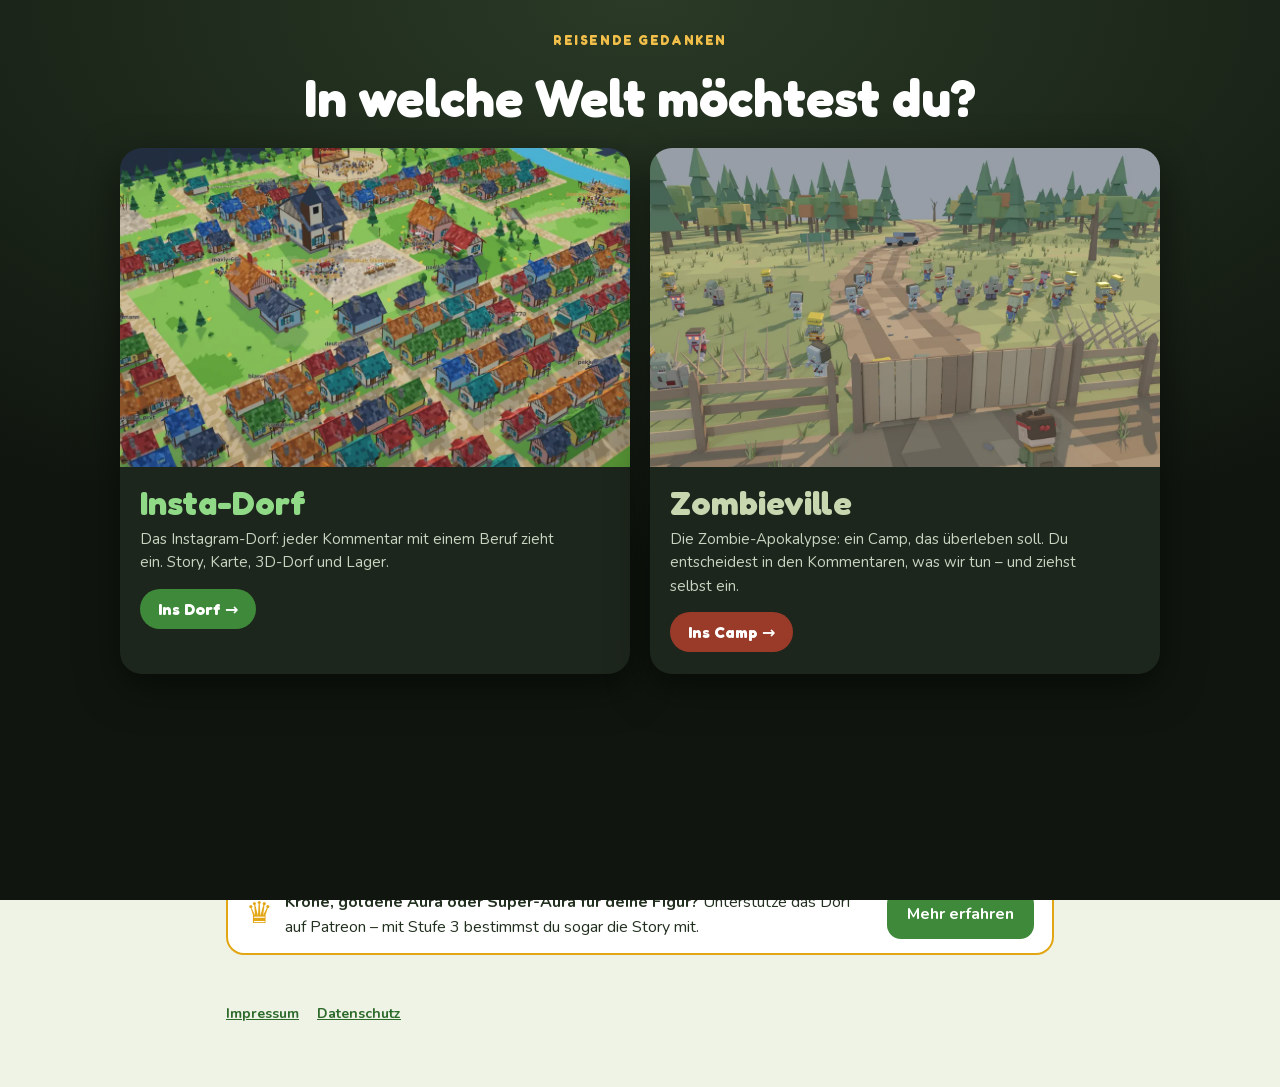
==== index.html @ b9be073d "Dorf-Webseite aktualisiert" ====
<!doctype html>
<html lang="de">
<head>
<meta charset="utf-8">
<meta name="viewport" content="width=device-width,initial-scale=1,viewport-fit=cover">
<title>Insta-Dorf</title>
</head>
<body>

<meta name="claude:viewport-fit-sides" content="cover">
<meta name="description" content="Das Instagram-Dorf: die Geschichte jedes Tages, die Karte, das 3D-Dorf und das Lager.">
<link rel="stylesheet" href="schrift/schriften.css">
<link rel="stylesheet" href="style.css?v=12c9d6ca">

<section class="welten" id="welten" aria-labelledby="welten-titel" hidden>
  <div class="welten-innen">
    <p class="welten-kicker">Reisende Gedanken</p>
    <h1 id="welten-titel">In welche Welt möchtest du?</h1>
    <div class="welten-wahl">
      <button type="button" class="welt welt-dorf" id="welt-dorf" data-umami-event="Welt" data-umami-event-welt="Insta-Dorf">
        <span class="welt-bild" aria-hidden="true"></span>
        <span class="welt-text">
          <span class="welt-logo">Insta-Dorf</span>
          <span class="welt-unter">Das Instagram-Dorf: jeder Kommentar mit einem Beruf zieht ein. Story, Karte, 3D-Dorf und Lager.</span>
          <span class="welt-los">Ins Dorf →</span>
        </span>
      </button>
      <button type="button" class="welt welt-zombie" id="welt-zombie" data-umami-event="Welt" data-umami-event-welt="Zombieville">
        <span class="welt-bild" aria-hidden="true"></span>
        <span class="welt-text">
          <span class="welt-logo">Zombieville</span>
          <span class="welt-unter">Die Zombie-Apokalypse: ein Camp, das überleben soll. Du entscheidest in den Kommentaren, was wir tun – und ziehst selbst ein.</span>
          <span class="welt-los welt-los-zombie">Ins Camp →</span>
        </span>
      </button>
    </div>
  </div>
</section>

<nav class="weltleiste" aria-label="Welt wechseln">
  <div class="huelle weltleiste-innen">
    <span class="weltleiste-titel">Welt:</span>
    <button type="button" class="weltknopf aktiv" id="welt-wechseln-dorf" aria-current="true">🏡 Insta-Dorf</button>
    <button type="button" class="weltknopf" id="welt-wechseln-zombie">🧟 Zombieville</button>
    <button type="button" class="weltknopf weltknopf-alle" id="welten-zurueck">Alle Welten</button>
  </div>
</nav>

<div class="zv" id="zombieville" hidden>
  <header class="kopf zv-kopf">
    <div class="kopf-bild zv-kopf-bild" aria-hidden="true"></div>
    <div class="huelle kopf-innen">
      <p class="kicker">Die Zombie-Apokalypse</p>
      <h1>Zombieville</h1>
      <p class="unter">Ein Camp, das die Zombie-Apokalypse überleben soll. Ihr entscheidet in den Kommentaren, was wir tun – und wer kommentiert, zieht ins Camp ein.</p>
      <a class="patreon-knopf" href="https://www.patreon.com/ReisendeGedanken" target="_blank" rel="noopener" data-umami-event="Patreon" data-umami-event-ort="zombieville-oben">Unterstütze Zombieville auf Patreon</a>
      <dl class="zahlen">
        <div><dt>Tag</dt><dd id="zv-tag">0</dd></div>
        <div><dt>Überlebende</dt><dd id="zv-ueberlebende">0</dd></div>
        <div><dt id="zv-einzug-titel">Ziehen an Tag 1 ein</dt><dd id="zv-einzug">…</dd></div>
      </dl>
    </div>
  </header>
  <nav class="zv-leiste" aria-label="Bereiche in Zombieville">
    <div class="huelle reiter" role="tablist">
      <button type="button" role="tab" class="reiter-knopf" id="zv-tab-uebersicht" data-zvtab="uebersicht" aria-controls="zv-panel-uebersicht" aria-selected="true" data-umami-event="Zombieville Reiter" data-umami-event-reiter="Übersicht">Übersicht</button>
      <button type="button" role="tab" class="reiter-knopf" id="zv-tab-story" data-zvtab="story" aria-controls="zv-panel-story" aria-selected="false" data-umami-event="Zombieville Reiter" data-umami-event-reiter="Story">Story</button>
      <button type="button" role="tab" class="reiter-knopf" id="zv-tab-farm" data-zvtab="farm" aria-controls="zv-panel-farm" aria-selected="false" data-umami-event="Zombieville Reiter" data-umami-event-reiter="Farm">Farm</button>
      <button type="button" role="tab" class="reiter-knopf" id="zv-tab-lager" data-zvtab="lager" aria-controls="zv-panel-lager" aria-selected="false" data-umami-event="Zombieville Reiter" data-umami-event-reiter="Lager">Lager</button>
      <!-- Crafting tab hidden (Thomas 28.10.2026: comes into the game later); panel + code stay, put this button back to show it again
      <button type="button" role="tab" class="reiter-knopf" id="zv-tab-crafting" data-zvtab="crafting" aria-controls="zv-panel-crafting" aria-selected="false" data-umami-event="Zombieville Reiter" data-umami-event-reiter="Crafting">Crafting</button>
      -->
      <button type="button" class="reiter-knopf zv-bald" id="zv-tab-spielen" aria-disabled="true" aria-describedby="zv-spielen-hinweis" data-umami-event="Zombieville Reiter" data-umami-event-reiter="Spielen (bald)">Spielen <span class="zv-bald-marke">Coming Soon</span></button>
    </div>
    <p class="huelle zv-spielen-hinweis" id="zv-spielen-hinweis" role="status" hidden>Bald kannst du hier selbst im Camp spielen.</p>
  </nav>
  <main class="huelle zv-main">
    <div class="zv-panel" id="zv-panel-uebersicht" role="tabpanel" aria-labelledby="zv-tab-uebersicht">
    <!-- no Instagram video embeds/links any more (Thomas 28.10.2026: they only pull the view numbers down); the newest story day instead -->
    <section class="zv-block zv-neu" id="zv-neu" aria-labelledby="zv-neu-titel" hidden>
      <button type="button" class="zv-neu-bild" id="zv-neu-bild" data-zvgehe="story" aria-label="Zur Story"></button>
      <div class="zv-neu-text">
        <p class="etikett" id="zv-neu-etikett">Die Story</p>
        <h2 id="zv-neu-titel">Was bisher geschah</h2>
        <p id="zv-neu-anfang"></p>
        <button type="button" class="knopf zv-knopf" data-zvgehe="story">Ganze Story lesen</button>
      </div>
    </section>

    <!-- Zombieville browser game (zombieville/spiel/): link prepared, switched off until Thomas gives the OK (26.10.2026).
         To switch it on: remove these comment marks and set ZV_SPIEL_FREIGEGEBEN = True in bauen.py.
    <section class="zv-block zv-video" aria-labelledby="zv-spiel-titel">
      <a class="zv-video-bild" href="zombieville/spiel/" data-umami-event="Zombieville Spiel"><img src="bilder_zombie/plakat.webp" alt="Das Zombieville-Camp" width="540" height="960" loading="lazy"></a>
      <div class="zv-video-text">
        <p class="etikett">Im Browser spielen</p>
        <h2 id="zv-spiel-titel">Lauf selbst durchs Camp</h2>
        <p>Holz hacken, Pilze sammeln, an der Werkbank einen Bogen bauen und die Zombies draußen halten. Mit deinem Instagram-Namen bekommst du deine Figur aus dem Camp.</p>
        <a class="knopf zv-knopf" href="zombieville/spiel/" data-umami-event="Zombieville Spiel">Jetzt spielen</a>
      </div>
    </section>
    -->

    <section class="zv-block" aria-labelledby="zv-mitmachen-titel">
      <h2 id="zv-mitmachen-titel">So kommst du ins Camp</h2>
      <ol class="zv-schritte">
        <li><strong>Folge <a href="https://www.instagram.com/reisendegedanken/" target="_blank" rel="noopener">@reisendegedanken</a></strong> auf Instagram.</li>
        <li><strong>Kommentiere unter dem neuesten Video:</strong> Was sollen wir tun, um zu überleben? Mauern bauen, Fallen stellen, Felder anlegen, Waffen schmieden …</li>
        <li><strong>Schreib dazu, wie du hilfst:</strong> als Jäger, Ärztin, Wache am Tor, Mechaniker … egal was.</li>
      </ol>
      <p class="hinweis-klein">Wer kommentiert und dem Kanal folgt, zieht am nächsten Tag ins Camp ein. Die besten Ideen setzen wir um.</p>
    </section>

    <section class="zv-block" id="zv-ideen-block" aria-labelledby="zv-ideen-titel" hidden>
      <h2 id="zv-ideen-titel">Eure Ideen</h2>
      <ol class="zv-ideen" id="zv-ideen"></ol>
    </section>

    <section class="zv-block" id="zv-rollen-block" aria-labelledby="zv-rollen-titel" hidden>
      <h2 id="zv-rollen-titel">So wollt ihr helfen</h2>
      <ul class="zv-rollen" id="zv-rollen"></ul>
    </section>
    </div>

    <div class="zv-panel" id="zv-panel-story" role="tabpanel" aria-labelledby="zv-tab-story" hidden>
      <div class="tage zv-tage" id="zv-tage" role="group" aria-label="Tag auswählen"></div>
      <div id="zv-story-inhalt"><p class="hinweis-klein">Lade die Story …</p></div>
      <button type="button" class="knopf zv-knopf zv-komplett" id="zv-komplett" hidden>Ganze Geschichte lesen</button>
    </div>

    <div class="zv-panel" id="zv-panel-farm" role="tabpanel" aria-labelledby="zv-tab-farm" hidden>
      <section class="zv-block" aria-labelledby="zv-farm-titel">
        <h2 id="zv-farm-titel">Die Farm</h2>
        <p>Unser Camp: eine alte Farm mit Zaun und Scheunentor nach Süden – an der Straße entsteht gerade die neue Steinmauer. Drinnen Farmhaus, Lagerhaus, Schmiede, Sanitätszelt, Werkbank, Brunnen, Aufgabenbrett und viele Zelte, draußen Hügel, Wald und die Straße zur alten Tankstelle.</p>
        <div class="zv-farm" id="zv-farm">
          <p class="zv-farm-status" id="zv-farm-status">Lade die Farm …</p>
          <div class="zv-farm-knoepfe">
            <button type="button" class="zv-farm-knopf" id="zv-farm-namen" aria-pressed="true">Namen</button>
            <button type="button" class="zv-farm-knopf" id="zv-farm-zurueck">Zurück zur Mitte</button>
          </div>
        </div>
        <p class="hinweis-klein">Ziehen: drehen · Zwei Finger oder Mausrad: zoomen · Rechte Maustaste oder zwei Finger: verschieben</p>
      </section>
    </div>

    <div class="zv-panel" id="zv-panel-lager" role="tabpanel" aria-labelledby="zv-tab-lager" hidden>
      <section class="zv-block" aria-labelledby="zv-lager-titel">
        <p class="etikett" id="zv-lager-stand">Stand …</p>
        <h2 id="zv-lager-titel">Das haben wir auf Lager</h2>
        <ul class="zv-lager" id="zv-lager"></ul>
        <p class="zv-lager-regel" id="zv-lager-regel" hidden></p>
      </section>
    </div>

    <div class="zv-panel" id="zv-panel-crafting" role="tabpanel" aria-labelledby="zv-tab-crafting" hidden>
      <section class="zv-block" aria-labelledby="zv-crafting-titel">
        <p class="etikett" id="zv-crafting-stand">Rezepte</p>
        <h2 id="zv-crafting-titel">Was man im Camp herstellen kann</h2>
        <p>Manche Rezepte kennt jeder, andere sind geheim und müssen erst durch Ausprobieren entdeckt werden. Ein <strong>?</strong> ist noch nicht gefunden. Tippe auf ein gefundenes Rezept, um zu sehen, wie es geht.</p>
        <div id="zv-crafting"></div>
      </section>
    </div>

    <aside class="supporter-leiste zv-patreon">
      <span class="supporter-krone">♛</span>
      <p><strong>Krone und Aura im Spiel + Einblicke hinter die Kulissen?</strong> Zombieville läuft über dasselbe Patreon wie das Insta-Dorf.</p>
      <a class="knopf" href="https://www.patreon.com/ReisendeGedanken" target="_blank" rel="noopener" data-umami-event="Patreon" data-umami-event-ort="zombieville-leiste">Zu Patreon</a>
    </aside>
  </main>
</div>

<header class="kopf">
  <div class="kopf-bild" aria-hidden="true"></div>
  <div class="huelle kopf-innen">
    <p class="kicker" id="kicker">Das Instagram-Dorf</p>
    <h1>Insta-Dorf</h1>
    <p class="unter">Jeder Kommentar mit einem Beruf zieht ein. Hier steht, was im Dorf passiert, wie es aussieht und was im Lager liegt.</p>
    <a class="patreon-knopf" href="https://www.patreon.com/ReisendeGedanken" target="_blank" rel="noopener" data-umami-event="Patreon" data-umami-event-ort="oben">Unterstütze das Dorf auf Patreon</a>
    <dl class="zahlen">
      <div><dt>Einwohner</dt><dd id="z-einwohner">…</dd></div>
      <div><dt>Berufe</dt><dd id="z-berufe">…</dd></div>
      <div><dt>Ziehen bald ein</dt><dd id="z-warte">…</dd></div>
    </dl>
  </div>
</header>

<nav class="reiter-leiste" aria-label="Bereiche">
  <div class="huelle reiter" role="tablist">
    <button type="button" role="tab" class="reiter-knopf" id="tab-story" data-tab="story" aria-selected="true">Die Story</button>
    <button type="button" role="tab" class="reiter-knopf" id="tab-lager" data-tab="lager" aria-selected="false">Lager</button>
    <button type="button" role="tab" class="reiter-knopf" id="tab-wuensche" data-tab="wuensche" aria-selected="false">Eure Wünsche</button>
    <button type="button" role="tab" class="reiter-knopf" id="tab-karte" data-tab="karte" aria-selected="false">Karte</button>
    <button type="button" role="tab" class="reiter-knopf reiter-gold" id="tab-unterstuetzen" data-tab="unterstuetzen" aria-selected="false">♛ Unterstützen</button>
  </div>
</nav>

<main class="huelle">
  <section id="panel-story" class="panel" role="tabpanel" aria-labelledby="tab-story">
    <div class="tage" id="tage" role="group" aria-label="Tag auswählen"></div>
    <div id="story-inhalt"></div>
    <button type="button" class="knopf" id="komplett">Komplette Geschichte lesen</button>
  </section>

  <section id="panel-karte" class="panel" role="tabpanel" aria-labelledby="tab-karte" hidden>
    <p class="dorf-intro">Tippe auf ein Haus oder einen Ort: Du siehst, was dort steht, was dort passiert und wer dort wohnt und arbeitet. Ziehen zum Verschieben, Finger spreizen oder Mausrad zum Zoomen.</p>
    <div class="filter karte-modus" id="karte-modus" role="group" aria-label="Ansicht" hidden>
      <button type="button" class="chip aktiv" data-modus="2d">Karte von oben</button>
      <button type="button" class="chip" data-modus="3d">3D-Dorf</button>
    </div>
    <div class="dorf3d" id="dorf3d" hidden><p class="dorf3d-status" id="dorf3d-status">Lade das 3D-Dorf …</p><p class="dorf3d-hilfe">Ziehen: drehen · Zwei Finger: verschieben und zoomen · Tippen: wer wohnt hier</p></div>
    <div class="karte" id="karte">
      <div class="karte-innen" id="karte-innen"></div>
      <div class="karte-knoepfe">
        <button type="button" id="karte-plus" aria-label="Hineinzoomen">+</button>
        <button type="button" id="karte-minus" aria-label="Herauszoomen">−</button>
        <button type="button" id="karte-reset" aria-label="Ganze Karte zeigen">⤢</button>
      </div>
    </div>
  </section>

  <section id="panel-wuensche" class="panel" role="tabpanel" aria-labelledby="tab-wuensche" hidden>
    <div class="zv-block wunsch-block">
      <p class="etikett" id="wunsch-stand">Aus euren Kommentaren</p>
      <h2>Das wünscht ihr euch fürs Dorf</h2>
      <p>Zusammengefasst aus allen Kommentaren unter den Dorf-Videos. Die Zahl sagt, wie viele von euch sich das gewünscht haben.</p>
      <ol class="zv-ideen" id="wuensche"></ol>
      <p class="hinweis-klein">Was schon im Dorf steht, ist markiert. Schreib deinen Wunsch unter das neueste Video.</p>
    </div>
  </section>

  <section id="panel-lager" class="panel" role="tabpanel" aria-labelledby="tab-lager" hidden>
    <div id="lager-inhalt"></div>
  </section>
  <section id="panel-unterstuetzen" class="panel" role="tabpanel" aria-labelledby="tab-unterstuetzen" hidden>
    <div class="unterstuetzen-kopf">
      <h2>Werde Teil des Dorfes – mit Krone</h2>
      <p>Das Insta-Dorf entsteht jeden Tag neu aus euren Kommentaren. Wer das Projekt auf Patreon unterstützt, bekommt im Dorf etwas, das jeder im Video sieht.</p>
    </div>
    <div class="stufen">
      <article class="stufe">
        <img src="bilder_patreon/krone.webp" alt="Figur mit goldener Krone" width="900" height="725" loading="lazy">
        <div class="stufe-txt"><p class="etikett">Stufe 1</p><h3>Krone</h3><p class="preis">5 € im Monat</p>
          <ul><li>Eine goldene, glänzende Krone über deiner Figur im Dorf</li><li>Supporter-Abzeichen auf instadorf.de</li><li>Du unterstützt jeden neuen Tag im Dorf</li></ul></div>
      </article>
      <article class="stufe stufe-gold">
        <img src="bilder_patreon/gold.webp" alt="Figur mit Krone und goldener Aura" width="900" height="725" loading="lazy">
        <div class="stufe-txt"><p class="etikett">Stufe 2</p><h3>Goldene Aura</h3><p class="preis">10 € im Monat</p>
          <ul><li>Krone und eine lodernde goldene Aura</li><li>Du bist öfter im Video zu sehen</li><li>Goldener Rahmen auf instadorf.de</li></ul></div>
      </article>
      <article class="stufe stufe-super">
        <img src="bilder_patreon/super.webp" alt="Figur mit Krone und violetter Super-Aura" width="900" height="725" loading="lazy">
        <div class="stufe-txt"><p class="etikett">Stufe 3</p><h3>Super-Aura</h3><p class="preis">25 € im Monat</p>
          <ul><li>Krone und die violette Super-Aura mit Blitzen und Funkenregen</li><li><strong>Du bestimmst die Story mit:</strong> deine Ideen kommen ins Dorf</li><li>Am häufigsten im Video zu sehen</li></ul></div>
      </article>
    </div>
    <a class="patreon-knopf patreon-gross" href="https://www.patreon.com/ReisendeGedanken" target="_blank" rel="noopener" data-umami-event="Patreon" data-umami-event-ort="reiter">Jetzt auf Patreon unterstützen</a>
    <p class="hinweis-klein">So klappt die Zuordnung: Schreib nach dem Beitritt deinen Instagram-Namen unter den angepinnten Beitrag auf Patreon. Krone und Aura erscheinen dann am nächsten Tag im Dorf.</p>
  </section>
</main>

<div class="huelle">
  <aside class="supporter-leiste" id="supporter-leiste">
    <span class="supporter-krone">♛</span>
    <p><strong>Krone, goldene Aura oder Super-Aura für deine Figur?</strong> Unterstütze das Dorf auf Patreon – mit Stufe 3 bestimmst du sogar die Story mit.</p>
    <button type="button" class="knopf" data-tab="unterstuetzen">Mehr erfahren</button>
  </aside>
</div>

<div class="profil-hintergrund" id="pop-hg" hidden></div>
<aside class="pop" id="pop" hidden aria-modal="true" role="dialog" aria-label="Auf der Karte">
  <button type="button" class="zu" id="pop-zu" aria-label="Schließen">×</button>
  <div id="pop-inhalt"></div>
</aside>

<footer class="fuss huelle">
  <p class="fuss-links"><a href="impressum.html">Impressum</a><a href="datenschutz.html">Datenschutz</a></p>
</footer>

<script type="importmap">{ "imports": { "three": "./lib/three.module.min.js" } }</script>
<script defer src="https://cloud.umami.is/script.js" data-website-id="80cb14ef-1eda-40cc-8519-9f694c1fff23" data-domains="instadorf.de"></script>
<script src="app.js?v=3460a0ff"></script>

</body>
</html>
---- schrift/schriften.css ----
/* Fredoka + Nunito (SIL Open Font License), served from this site: no request to Google */
@font-face {
  font-family: 'Fredoka';
  font-style: normal;
  font-weight: 500;
  font-stretch: 100%;
  font-display: swap;
  src: url(fredoka-500-latin-ext.woff2) format('woff2');
  unicode-range: U+0100-02BA, U+02BD-02C5, U+02C7-02CC, U+02CE-02D7, U+02DD-02FF, U+0304, U+0308, U+0329, U+1D00-1DBF, U+1E00-1E9F, U+1EF2-1EFF, U+2020, U+20A0-20AB, U+20AD-20C4, U+2113, U+2C60-2C7F, U+A720-A7FF;
}
@font-face {
  font-family: 'Fredoka';
  font-style: normal;
  font-weight: 500;
  font-stretch: 100%;
  font-display: swap;
  src: url(fredoka-500-latin.woff2) format('woff2');
  unicode-range: U+0000-00FF, U+0131, U+0152-0153, U+02BB-02BC, U+02C6, U+02DA, U+02DC, U+0304, U+0308, U+0329, U+2000-206F, U+20AC, U+2122, U+2191, U+2193, U+2212, U+2215, U+FEFF, U+FFFD;
}
@font-face {
  font-family: 'Fredoka';
  font-style: normal;
  font-weight: 600;
  font-stretch: 100%;
  font-display: swap;
  src: url(fredoka-600-latin-ext.woff2) format('woff2');
  unicode-range: U+0100-02BA, U+02BD-02C5, U+02C7-02CC, U+02CE-02D7, U+02DD-02FF, U+0304, U+0308, U+0329, U+1D00-1DBF, U+1E00-1E9F, U+1EF2-1EFF, U+2020, U+20A0-20AB, U+20AD-20C4, U+2113, U+2C60-2C7F, U+A720-A7FF;
}
@font-face {
  font-family: 'Fredoka';
  font-style: normal;
  font-weight: 600;
  font-stretch: 100%;
  font-display: swap;
  src: url(fredoka-600-latin.woff2) format('woff2');
  unicode-range: U+0000-00FF, U+0131, U+0152-0153, U+02BB-02BC, U+02C6, U+02DA, U+02DC, U+0304, U+0308, U+0329, U+2000-206F, U+20AC, U+2122, U+2191, U+2193, U+2212, U+2215, U+FEFF, U+FFFD;
}
@font-face {
  font-family: 'Fredoka';
  font-style: normal;
  font-weight: 700;
  font-stretch: 100%;
  font-display: swap;
  src: url(fredoka-700-latin-ext.woff2) format('woff2');
  unicode-range: U+0100-02BA, U+02BD-02C5, U+02C7-02CC, U+02CE-02D7, U+02DD-02FF, U+0304, U+0308, U+0329, U+1D00-1DBF, U+1E00-1E9F, U+1EF2-1EFF, U+2020, U+20A0-20AB, U+20AD-20C4, U+2113, U+2C60-2C7F, U+A720-A7FF;
}
@font-face {
  font-family: 'Fredoka';
  font-style: normal;
  font-weight: 700;
  font-stretch: 100%;
  font-display: swap;
  src: url(fredoka-700-latin.woff2) format('woff2');
  unicode-range: U+0000-00FF, U+0131, U+0152-0153, U+02BB-02BC, U+02C6, U+02DA, U+02DC, U+0304, U+0308, U+0329, U+2000-206F, U+20AC, U+2122, U+2191, U+2193, U+2212, U+2215, U+FEFF, U+FFFD;
}
@font-face {
  font-family: 'Nunito';
  font-style: normal;
  font-weight: 400;
  font-display: swap;
  src: url(nunito-400-latin-ext.woff2) format('woff2');
  unicode-range: U+0100-02BA, U+02BD-02C5, U+02C7-02CC, U+02CE-02D7, U+02DD-02FF, U+0304, U+0308, U+0329, U+1D00-1DBF, U+1E00-1E9F, U+1EF2-1EFF, U+2020, U+20A0-20AB, U+20AD-20C4, U+2113, U+2C60-2C7F, U+A720-A7FF;
}
@font-face {
  font-family: 'Nunito';
  font-style: normal;
  font-weight: 400;
  font-display: swap;
  src: url(nunito-400-latin.woff2) format('woff2');
  unicode-range: U+0000-00FF, U+0131, U+0152-0153, U+02BB-02BC, U+02C6, U+02DA, U+02DC, U+0304, U+0308, U+0329, U+2000-206F, U+20AC, U+2122, U+2191, U+2193, U+2212, U+2215, U+FEFF, U+FFFD;
}
@font-face {
  font-family: 'Nunito';
  font-style: normal;
  font-weight: 600;
  font-display: swap;
  src: url(nunito-600-latin-ext.woff2) format('woff2');
  unicode-range: U+0100-02BA, U+02BD-02C5, U+02C7-02CC, U+02CE-02D7, U+02DD-02FF, U+0304, U+0308, U+0329, U+1D00-1DBF, U+1E00-1E9F, U+1EF2-1EFF, U+2020, U+20A0-20AB, U+20AD-20C4, U+2113, U+2C60-2C7F, U+A720-A7FF;
}
@font-face {
  font-family: 'Nunito';
  font-style: normal;
  font-weight: 600;
  font-display: swap;
  src: url(nunito-600-latin.woff2) format('woff2');
  unicode-range: U+0000-00FF, U+0131, U+0152-0153, U+02BB-02BC, U+02C6, U+02DA, U+02DC, U+0304, U+0308, U+0329, U+2000-206F, U+20AC, U+2122, U+2191, U+2193, U+2212, U+2215, U+FEFF, U+FFFD;
}
@font-face {
  font-family: 'Nunito';
  font-style: normal;
  font-weight: 700;
  font-display: swap;
  src: url(nunito-700-latin-ext.woff2) format('woff2');
  unicode-range: U+0100-02BA, U+02BD-02C5, U+02C7-02CC, U+02CE-02D7, U+02DD-02FF, U+0304, U+0308, U+0329, U+1D00-1DBF, U+1E00-1E9F, U+1EF2-1EFF, U+2020, U+20A0-20AB, U+20AD-20C4, U+2113, U+2C60-2C7F, U+A720-A7FF;
}
@font-face {
  font-family: 'Nunito';
  font-style: normal;
  font-weight: 700;
  font-display: swap;
  src: url(nunito-700-latin.woff2) format('woff2');
  unicode-range: U+0000-00FF, U+0131, U+0152-0153, U+02BB-02BC, U+02C6, U+02DA, U+02DC, U+0304, U+0308, U+0329, U+2000-206F, U+20AC, U+2122, U+2191, U+2193, U+2212, U+2215, U+FEFF, U+FFFD;
}
---- style.css ----
/* Layout: one column like a village notice board; the story first, then the list of names; a profile slides in over it.
   Colours from the game: meadow green, roof red, the gold of new villagers. */
:root {
  --bg: #eef3e6;
  --flaeche: #ffffff;
  --flaeche-2: #e2ead6;
  --text: #22301f;
  --leise: #5b6b55;
  --gruen: #3f8a3a;
  --gruen-tief: #2c6a2a;
  --gold: #e3a614;
  --gold-text: #8a5d00;
  --rot: #c8452f;
  --violett: #9b4fd6;
  --linie: #cfdac3;
  --schatten: 0 10px 30px rgba(34, 48, 31, .14);
  --display: "Fredoka", "Nunito", system-ui, sans-serif;
  --body: "Nunito", system-ui, -apple-system, "Segoe UI", sans-serif;
}
@media (prefers-color-scheme: dark) {
  :root:not([data-theme="light"]) {
    --bg: #141b14; --flaeche: #1d261c; --flaeche-2: #253024; --text: #e6eedf; --leise: #a3b29b;
    --gruen: #6cc163; --gruen-tief: #8fd987; --gold: #f2c04a; --gold-text: #f2c04a; --rot: #ef7a62; --linie: #33412f;
    --schatten: 0 10px 30px rgba(0, 0, 0, .45); color-scheme: dark;
  }
}
:root[data-theme="dark"] {
  --bg: #141b14; --flaeche: #1d261c; --flaeche-2: #253024; --text: #e6eedf; --leise: #a3b29b;
  --gruen: #6cc163; --gruen-tief: #8fd987; --gold: #f2c04a; --gold-text: #f2c04a; --rot: #ef7a62; --linie: #33412f;
  --schatten: 0 10px 30px rgba(0, 0, 0, .45); color-scheme: dark;
}
* { box-sizing: border-box; }
[hidden] { display: none !important; }
body { background: var(--bg); color: var(--text); font-family: var(--body); font-size: 16px; line-height: 1.55; }
.huelle { max-width: 860px; margin: 0 auto; padding-left: max(16px, env(safe-area-inset-left, 0px)); padding-right: max(16px, env(safe-area-inset-right, 0px)); }
.sr { position: absolute; width: 1px; height: 1px; overflow: hidden; clip: rect(0 0 0 0); }
h1, h2, h3 { font-family: var(--display); text-wrap: balance; margin: 0; line-height: 1.15; }

.kopf { position: relative; color: #fff; background: #2c4a26; overflow: hidden; }
.kopf-bild { position: absolute; inset: 0; background-image: url(daten/kopf.webp); background-size: cover; background-position: center 40%; }
.kopf-bild::after { content: ""; position: absolute; inset: 0; background: linear-gradient(180deg, rgba(14, 26, 12, .15) 0%, rgba(14, 26, 12, .35) 45%, rgba(14, 26, 12, .82) 100%); }
.kopf-innen { position: relative; padding-block: clamp(56px, 9vw, 96px) 22px; display: grid; gap: 10px; text-shadow: 0 2px 12px rgba(0, 0, 0, .45); }
.kicker { margin: 0; font-family: var(--display); font-weight: 600; letter-spacing: .08em; text-transform: uppercase; font-size: 13px; opacity: .85; }
.kopf h1 { font-size: clamp(48px, 11vw, 92px); font-weight: 700; letter-spacing: -.01em; line-height: .95; }
.unter { margin: 0; max-width: 60ch; opacity: .92; }
.zahlen { display: flex; flex-wrap: wrap; gap: 10px 28px; margin: 12px 0 0; }
.zahlen div { display: grid; }
.zahlen dt { font-size: 12px; letter-spacing: .06em; text-transform: uppercase; opacity: .8; }
.zahlen dd { margin: 0; font-family: var(--display); font-weight: 700; font-size: 30px; font-variant-numeric: tabular-nums; }

main { display: grid; gap: 28px; padding-block: 24px; }
.panel { display: grid; gap: 18px; }
.reiter-leiste { position: sticky; top: env(safe-area-inset-top, 0px); z-index: 6; background: var(--bg); border-bottom: 2px solid var(--linie); }
body::before { content: ""; position: fixed; inset: 0 0 auto; height: env(safe-area-inset-top, 0px); z-index: 10; background: var(--bg); }
.reiter { display: flex; flex-wrap: wrap; gap: 0 4px; }
@media (max-width: 640px) { .reiter { justify-content: center; } .reiter-knopf { font-size: 16px; padding: 10px 9px 8px; } }
.reiter-knopf { font: inherit; font-family: var(--display); font-weight: 600; font-size: 18px; color: var(--leise); background: none; border: 0; padding: 14px 14px 12px; border-bottom: 4px solid transparent; margin-bottom: -2px; cursor: pointer; white-space: nowrap; }
.reiter-knopf[aria-selected="true"] { color: var(--text); border-bottom-color: var(--gruen); }
.reiter-knopf:focus-visible { outline: 3px solid var(--gold); outline-offset: -3px; }
.tage { display: flex; flex-wrap: wrap; gap: 8px; }
.tag-knopf { font: inherit; font-family: var(--display); font-weight: 600; font-size: 16px; padding: 8px 16px; border-radius: 999px; border: 2px solid var(--linie); background: var(--flaeche); color: var(--text); cursor: pointer; }
.tag-knopf[aria-pressed="true"] { background: var(--gruen); border-color: var(--gruen); color: #fff; }
.tag-knopf:focus-visible, .knopf:focus-visible { outline: 3px solid var(--gold); outline-offset: 2px; }
.geschichte { background: var(--flaeche); border-radius: 20px; padding: 24px clamp(18px, 4vw, 34px); box-shadow: var(--schatten); display: grid; gap: 12px; }
.etikett { margin: 0; color: var(--gold-text); font-family: var(--display); font-weight: 600; letter-spacing: .06em; text-transform: uppercase; font-size: 13px; }
.geschichte h2 { font-size: clamp(24px, 4.6vw, 34px); }
.g-text { display: grid; gap: 14px; max-width: 66ch; }
.g-text p { margin: 0; }
.knopf { justify-self: start; font: inherit; font-weight: 700; font-size: 16px; padding: 12px 20px; border-radius: 14px; border: 0; background: var(--gruen); color: #fff; cursor: pointer; }
.knopf:hover { background: var(--gruen-tief); }
.komplett { display: grid; gap: 18px; }
.name-link { color: var(--gruen-tief); font-weight: 700; text-decoration: none; border-bottom: 2px solid color-mix(in srgb, var(--gruen) 35%, transparent); cursor: pointer; background: none; border-top: 0; border-left: 0; border-right: 0; padding: 0; font: inherit; }
.name-link:hover, .name-link:focus-visible { border-bottom-color: var(--gruen); outline: none; }

.lager-reicht { background: var(--flaeche); border-radius: 18px; padding: 18px 22px; display: grid; gap: 4px; }
.lager-reicht strong { font-family: var(--display); font-size: 22px; }
.lager-gruppe { display: grid; gap: 10px; }
.lager-gruppe h2 { font-size: 22px; }
.waren { list-style: none; margin: 0; padding: 0; display: grid; grid-template-columns: repeat(auto-fill, minmax(min(100%, 150px), 1fr)); gap: 8px; }
.ware { background: var(--flaeche); border-radius: 14px; padding: 12px 14px; display: grid; gap: 6px; }
.ware .wn { font-weight: 700; }
.ware .wm { font-family: var(--display); font-weight: 700; font-size: 26px; font-variant-numeric: tabular-nums; line-height: 1; }
.ware .balken { height: 6px; }
.hinweis-klein { color: var(--leise); font-size: 14px; margin: 0; }

.suchleiste { position: sticky; top: calc(env(safe-area-inset-top, 0px) + 54px); z-index: 5; background: var(--bg); padding-block: 10px; display: grid; gap: 10px; }
#suche { width: 100%; font: inherit; font-size: 17px; padding: 14px 16px; border-radius: 14px; border: 2px solid var(--linie); background: var(--flaeche); color: var(--text); }
#suche:focus { outline: none; border-color: var(--gruen); }
.filter { display: flex; flex-wrap: wrap; gap: 8px; }
.chip { font: inherit; font-weight: 700; font-size: 14px; padding: 6px 14px; border-radius: 999px; border: 2px solid var(--linie); background: var(--flaeche); color: var(--text); cursor: pointer; }
.chip.aktiv { background: var(--gruen); border-color: var(--gruen); color: #fff; }
.chip:focus-visible { outline: 3px solid var(--gold); outline-offset: 2px; }
.treffer { margin: 4px 0 10px; color: var(--leise); font-size: 14px; }
.liste { list-style: none; margin: 0; padding: 0; display: grid; grid-template-columns: repeat(auto-fill, minmax(min(100%, 240px), 1fr)); gap: 8px; }
.eintrag { width: 100%; text-align: left; font: inherit; color: var(--text); background: var(--flaeche); border: 2px solid transparent; border-radius: 14px; padding: 8px 12px 8px 8px; cursor: pointer; display: grid; grid-template-columns: 48px 1fr; align-items: center; gap: 2px 12px; min-width: 0; }
.eintrag .txt { display: grid; min-width: 0; }
.avatar { width: 48px; height: 48px; border-radius: 50%; background: var(--flaeche-2); overflow: hidden; display: block; position: relative; }
.avatar { background-repeat: no-repeat; }
.eintrag.sup .avatar { box-shadow: 0 0 0 3px var(--gold); }
.eintrag.sup3 .avatar { box-shadow: 0 0 0 3px var(--violett); }
.marke.sup { background: var(--gold); color: #3a2a00; }
.marke.sup3 { background: var(--violett); color: #fff; }
.p-bild { width: 160px; height: 160px; border-radius: 24px; background-color: var(--flaeche-2); background-repeat: no-repeat; margin-bottom: 14px; }
.p-bild.sup { box-shadow: 0 0 0 4px var(--gold); }
.p-bild.sup3 { box-shadow: 0 0 0 4px var(--violett); }
.sup-zeile { display: inline-flex; gap: 6px; align-items: center; font-weight: 700; color: var(--gold-text); }
.eintrag:hover, .eintrag:focus-visible { border-color: var(--gruen); outline: none; }
.eintrag .n { font-weight: 700; overflow-wrap: anywhere; }
.eintrag .b { color: var(--leise); font-size: 14px; }
.eintrag.neu .n { color: var(--gold-text); }
.eintrag.warte { background: var(--flaeche-2); }
.marke { display: inline-block; font-size: 11px; font-weight: 700; letter-spacing: .04em; text-transform: uppercase; padding: 1px 7px; border-radius: 999px; margin-left: 6px; vertical-align: 2px; }
.marke.neu { background: var(--gold); color: #3a2a00; }
.marke.warte { background: var(--linie); color: var(--text); }
.marke.tot { background: var(--rot); color: #fff; }
.krone { color: var(--gold); margin-right: 4px; }
.mehr { margin-top: 12px; }

.profil-hintergrund { position: fixed; inset: 0; background: rgba(10, 16, 10, .45); z-index: 20; }
.profil { position: fixed; z-index: 21; top: 0; right: 0; bottom: 0; width: min(520px, 100%); background: var(--bg); box-shadow: var(--schatten); overflow-y: auto;
  padding: calc(20px + env(safe-area-inset-top, 0px)) max(20px, env(safe-area-inset-right, 0px)) calc(28px + env(safe-area-inset-bottom, 0px)) 20px; }
@media (prefers-reduced-motion: no-preference) { .profil:not([hidden]) { animation: rein .22s ease-out; } @keyframes rein { from { transform: translateX(30px); opacity: .4; } } }
.zu { position: sticky; top: 0; float: right; width: 40px; height: 40px; border-radius: 50%; border: 0; background: var(--flaeche); color: var(--text); font-size: 26px; line-height: 1; cursor: pointer; box-shadow: var(--schatten); }
.zu:focus-visible { outline: 3px solid var(--gold); }
.p-kopf { display: grid; gap: 4px; padding-right: 48px; }
.p-kopf h2 { font-size: 30px; overflow-wrap: anywhere; }
.p-kopf .beruf { font-family: var(--display); font-weight: 600; font-size: 19px; color: var(--gruen-tief); }
.p-kopf .ort { color: var(--leise); font-size: 14px; }
.zitat { margin: 16px 0 0; padding: 12px 16px; background: var(--flaeche); border-radius: 14px; font-style: italic; color: var(--leise); overflow-wrap: anywhere; }
.zitat::before { content: "Dein Kommentar: "; font-style: normal; font-weight: 700; color: var(--text); }
.block { margin-top: 22px; display: grid; gap: 10px; }
.block h3 { font-size: 18px; }
.laune { font-weight: 700; }
.werte { display: grid; gap: 8px; }
.wert { display: grid; grid-template-columns: 96px 1fr 40px; align-items: center; gap: 10px; font-size: 14px; }
.balken { height: 10px; border-radius: 99px; background: var(--flaeche-2); overflow: hidden; }
.balken i { display: block; height: 100%; border-radius: 99px; background: var(--gruen); }
.balken i.mittel { background: var(--gold); }
.balken i.niedrig { background: var(--rot); }
.wert .zahl { text-align: right; font-variant-numeric: tabular-nums; color: var(--leise); }
.freunde { display: flex; flex-wrap: wrap; gap: 8px; }
.freund { font: inherit; font-size: 14px; padding: 6px 12px; border-radius: 999px; border: 2px solid var(--linie); background: var(--flaeche); color: var(--text); cursor: pointer; }
.freund small { color: var(--leise); margin-left: 4px; }
.freund:hover, .freund:focus-visible { border-color: var(--gruen); outline: none; }
.zeitleiste { list-style: none; margin: 0; padding: 0; display: grid; gap: 0; }
.zeitleiste li { display: grid; grid-template-columns: 54px 1fr; gap: 12px; padding: 9px 0; border-bottom: 1px dashed var(--linie); }
.zeitleiste li:last-child { border-bottom: 0; }
.zeitleiste time { font-family: var(--display); font-weight: 600; color: var(--leise); font-variant-numeric: tabular-nums; }
.zeitleiste .gefahr time { color: var(--rot); }
.zeitleiste .neu time, .zeitleiste .freund-z time { color: var(--gold-text); }
.zeitleiste p { margin: 0; min-width: 0; overflow-wrap: anywhere; }
.hinweis { color: var(--leise); }
.fuss { padding-block: 10px 40px; color: var(--leise); font-size: 14px; }
#lager-inhalt { display: grid; gap: 24px; }

.bild { margin: 4px 0; display: grid; gap: 6px; }
.bild img { width: 100%; height: auto; aspect-ratio: 4 / 3; object-fit: cover; border-radius: 14px; background: var(--flaeche-2); }
.bild figcaption { color: var(--leise); font-size: 14px; }
.dorf-intro { margin: 0; color: var(--leise); }
.gebaeude { display: grid; grid-template-columns: repeat(auto-fill, minmax(min(100%, 340px), 1fr)); gap: 16px; }
.haus { background: var(--flaeche); border-radius: 18px; overflow: hidden; display: grid; grid-template-rows: auto 1fr; box-shadow: var(--schatten); }
.haus img { width: 100%; height: auto; aspect-ratio: 16 / 10; object-fit: cover; display: block; background: var(--flaeche-2); }
.haus .htxt { padding: 14px 18px 18px; display: grid; gap: 6px; align-content: start; }
.haus h3 { font-size: 20px; display: flex; flex-wrap: wrap; gap: 8px; align-items: center; }
.haus p { margin: 0; }
.haus .seit { color: var(--leise); font-size: 13px; }
.patreon-knopf { justify-self: start; display: inline-flex; align-items: center; gap: 8px; margin-top: 6px; padding: 10px 18px; border-radius: 999px; background: var(--gold); color: #3a2a00; font-weight: 700; text-decoration: none; text-shadow: none; box-shadow: 0 4px 14px rgba(0, 0, 0, .25); }
.patreon-knopf::before { content: "♛"; }
.patreon-knopf:hover, .patreon-knopf:focus-visible { background: #f4c542; outline: none; }
.fuss a { color: var(--gruen-tief); font-weight: 700; }
.rechtliches { padding-block: 32px 60px; display: grid; gap: 10px; max-width: 760px; }
.rechtliches h1 { font-size: 36px; }
.rechtliches h2 { font-size: 20px; margin-top: 14px; }
.rechtliches p { margin: 0; overflow-wrap: anywhere; }
.rechtliches a, .fuss-links a { color: var(--gruen-tief); font-weight: 700; }
.fuss-links { display: flex; gap: 18px; flex-wrap: wrap; }
.ware { grid-template-columns: 56px 1fr; grid-template-areas: "i n" "i m" "b b"; align-items: center; column-gap: 12px; }
.ware .wi { grid-area: i; width: 56px; height: 56px; object-fit: contain; }
.ware .wn { grid-area: n; }
.ware .wm { grid-area: m; }
.ware .balken { grid-area: b; }
.wi-leer { display: grid; place-items: center; border-radius: 50%; background: var(--flaeche-2); font-family: var(--display); font-weight: 700; font-size: 24px; color: var(--leise); }
.wi-klein { width: 22px; height: 22px; vertical-align: -5px; margin-right: 4px; object-fit: contain; }

.karte { position: relative; height: min(72vh, 680px); border-radius: 18px; overflow: hidden; background: #1b2a3a; touch-action: none; cursor: grab; user-select: none; -webkit-user-select: none; }
.karte.zieht { cursor: grabbing; }
.karte-innen { position: absolute; left: 0; top: 0; transform-origin: 0 0; }
.karte-innen img { display: block; width: 100%; height: 100%; max-width: none; pointer-events: none; }
.karte-punkt { position: absolute; transform: translate(-50%, -50%); border: 0; padding: 0; background: transparent; border-radius: 30%; cursor: pointer; }
.karte-punkt:hover, .karte-punkt:focus-visible, .karte-punkt.aktiv { outline: 3px solid var(--gold); outline-offset: 1px; background: rgba(255, 210, 80, .18); }
.karte-punkt.ort { border-radius: 50%; }
.karte-knoepfe { position: absolute; right: 12px; top: 12px; display: grid; gap: 6px; }
.karte-knoepfe button { width: 40px; height: 40px; border-radius: 12px; border: 0; background: var(--flaeche); color: var(--text); font-size: 22px; font-weight: 700; cursor: pointer; box-shadow: var(--schatten); }
.karte-info { background: var(--flaeche); border-radius: 18px; padding: 16px 18px; display: grid; gap: 10px; box-shadow: var(--schatten); }
.karte-info h3 { font-size: 20px; }
.karte-info p { margin: 0; }
.karte-leute { display: flex; flex-wrap: wrap; gap: 8px; }
.karte-leute .eintrag { width: auto; }
.karte-name { background: var(--flaeche-2); border-radius: 999px; padding: 4px 12px; font-weight: 700; font-size: 14px; overflow-wrap: anywhere; }   /* names at a map place: plain text, no profile (28.10.2026) */

.reiter-gold { color: var(--gold-text); }
.unterstuetzen-kopf { display: grid; gap: 8px; }
.unterstuetzen-kopf h2 { font-size: clamp(26px, 5vw, 36px); }
.unterstuetzen-kopf p { margin: 0; max-width: 62ch; }
.stufen { display: grid; grid-template-columns: repeat(auto-fit, minmax(min(100%, 250px), 1fr)); gap: 16px; }
.stufe { background: var(--flaeche); border-radius: 20px; overflow: hidden; box-shadow: var(--schatten); display: grid; grid-template-rows: auto 1fr; border: 3px solid transparent; }
.stufe img { width: 100%; height: auto; aspect-ratio: 900 / 725; object-fit: cover; display: block; }
.stufe-txt { padding: 16px 18px 20px; display: grid; gap: 6px; align-content: start; }
.stufe h3 { font-size: 26px; }
.stufe .preis { margin: 0; font-family: var(--display); font-weight: 700; font-size: 20px; color: var(--gruen-tief); }
.stufe ul { margin: 6px 0 0; padding-left: 20px; display: grid; gap: 6px; }
.stufe-gold { border-color: var(--gold); }
.stufe-super { border-color: var(--violett); }
.stufe-super .etikett { color: var(--violett); }
.patreon-gross { font-size: 20px; padding: 14px 24px; }
.supporter-leiste { margin-block: 8px 24px; background: var(--flaeche); border: 2px solid var(--gold); border-radius: 18px; padding: 14px 18px; display: flex; flex-wrap: wrap; gap: 12px; align-items: center; }
.supporter-leiste p { margin: 0; flex: 1 1 260px; }
.supporter-krone { font-size: 30px; color: var(--gold); }

/* the map: what lives and works there in a small window over the map (Thomas 24.10.2026, also for phones) */
.pop { position: fixed; z-index: 21; left: 50%; top: 50%; transform: translate(-50%, -50%); width: min(460px, calc(100% - 32px)); max-height: min(78vh, 640px); overflow-y: auto;
  background: var(--bg); border-radius: 20px; box-shadow: var(--schatten); padding: 20px 18px 18px; display: grid; gap: 10px; }
.pop h3 { font-size: 21px; padding-right: 44px; overflow-wrap: anywhere; }
.pop p { margin: 0; }
.pop .zu { position: absolute; top: 10px; right: 10px; }
@media (prefers-reduced-motion: no-preference) { .pop:not([hidden]) { animation: auf .18s ease-out; } @keyframes auf { from { opacity: .3; transform: translate(-50%, -46%); } } }
.gruppe { background: var(--flaeche); border-radius: 16px; margin-bottom: 10px; }
.gruppe > summary { cursor: pointer; list-style: none; padding: 14px 18px; font-family: var(--display); font-weight: 600; font-size: 20px; display: flex; justify-content: space-between; gap: 12px; }
.gruppe > summary::-webkit-details-marker { display: none; }
.gruppe > summary::after { content: "+"; color: var(--leise); }
.gruppe[open] > summary::after { content: "−"; }
.gruppe > summary small { color: var(--leise); font-family: var(--body); font-weight: 600; font-size: 15px; margin-left: auto; }
.gruppe-innen { padding: 0 12px 14px; display: grid; gap: 14px; }
.gruppe-innen h4 { margin: 0 0 6px 6px; font-size: 16px; color: var(--gruen-tief); }
.gruppe-innen .liste { margin: 0; }
.gruppe .eintrag { background: var(--bg); }
.pop-gruppe { margin: 6px 0 0; font-size: 16px; color: var(--gruen-tief); }
/* names on the important places of the map (constant size on screen, see kZeigen) */
.karte-schild { position: absolute; transform: translate(-50%, -50%) scale(var(--ks, 1)); transform-origin: 50% 50%; pointer-events: none; white-space: nowrap;
  font-family: var(--display); font-weight: 600; font-size: 13px; line-height: 1; color: #23301f; background: rgba(255, 252, 240, .92);
  padding: 4px 8px; border-radius: 999px; box-shadow: 0 1px 4px rgba(0, 0, 0, .3); }
.karte-schild.klein { display: none; font-size: 11px; }
.karte.nah .karte-schild.klein { display: block; }
@media (max-width: 640px) { .karte-schild { font-size: 10px; padding: 3px 6px; } .karte-schild.klein { font-size: 9px; } }
/* the 3D village */
.karte-modus { margin-bottom: 10px; }
.dorf3d { position: relative; height: min(72vh, 680px); border-radius: 18px; overflow: hidden; background: #bfe3f2; touch-action: none; }
.dorf3d canvas { display: block; width: 100%; height: 100%; }
.dorf3d-status { position: absolute; inset: 0; display: grid; place-items: center; margin: 0; padding: 20px; text-align: center; color: #23301f; font-weight: 700; }
.dorf3d-hilfe { position: absolute; left: 50%; bottom: 10px; transform: translateX(-50%); margin: 0; padding: 5px 12px; border-radius: 999px; background: rgba(255, 252, 240, .9); color: #23301f; font-size: 12px; font-weight: 700; white-space: nowrap; pointer-events: none; max-width: calc(100% - 20px); overflow: hidden; text-overflow: ellipsis; }

/* the day replay in the 3D village (verlauf_export.py) */
.verlauf { position: absolute; left: 10px; right: 10px; top: 10px; display: flex; align-items: center; gap: 8px; padding: 6px 10px; border-radius: 999px; background: rgba(255, 252, 240, .94); box-shadow: 0 2px 8px rgba(0, 0, 0, .2); }
.verlauf button { border: 0; border-radius: 50%; width: 34px; height: 34px; background: #3f8a3a; color: #fff; font-size: 14px; cursor: pointer; flex: none; }
.verlauf input { flex: 1; min-width: 0; accent-color: #3f8a3a; }
.verlauf-uhr { font-weight: 800; color: #23301f; font-variant-numeric: tabular-nums; flex: none; }
.verlauf-info { position: absolute; left: 50%; bottom: 44px; transform: translateX(-50%); max-width: calc(100% - 20px); padding: 7px 14px; border-radius: 14px; background: #fff; color: #23301f; font-weight: 700; font-size: 14px; box-shadow: 0 2px 10px rgba(0, 0, 0, .25); text-align: center; }
/* name tags over the walking figures (like the walkable test page) */
.verlauf-namen { position: absolute; inset: 0; pointer-events: none; overflow: hidden; }
.verlauf-name { position: absolute; left: 0; top: 0; white-space: nowrap; font-weight: 700; font-size: 11px; color: #1f2a1b; background: #fff; padding: 2px 8px; border-radius: 9px; box-shadow: 0 1px 5px rgba(0, 0, 0, .22); will-change: transform; }
.verlauf-name::after { content: ""; position: absolute; left: 50%; bottom: -4px; margin-left: -4px; border: 4px solid transparent; border-bottom: 0; border-top-color: #fff; }
.verlauf-name.ich { box-shadow: 0 0 0 2px #e7b64a, 0 1px 5px rgba(0, 0, 0, .22); }
/* the day's events in the replay: ticker, list, day selector */
.verlauf select { flex: none; border: 1px solid rgba(35, 48, 31, .2); border-radius: 999px; padding: 4px 8px; font: inherit; font-weight: 700; color: #23301f; background: #fff; }
.verlauf-ereignisse-knopf { width: auto !important; border-radius: 999px !important; padding: 0 12px; font-weight: 800; font-size: 13px !important; }
.verlauf-ticker { position: absolute; left: 50%; top: 58px; transform: translateX(-50%); display: grid; gap: 6px; width: min(460px, calc(100% - 20px)); pointer-events: none; }
.verlauf-toast { background: rgba(255, 252, 240, .97); color: #23301f; border-radius: 12px; padding: 7px 12px; font-weight: 700; font-size: 13px; box-shadow: 0 2px 10px rgba(0, 0, 0, .22); animation: toastEin .25s ease-out; }
.verlauf-toast.kopf { background: #e7b64a; }
@keyframes toastEin { from { opacity: 0; transform: translateY(-8px); } to { opacity: 1; transform: none; } }
.verlauf-liste { position: absolute; right: 10px; top: 58px; bottom: 50px; width: min(360px, calc(100% - 20px)); overflow-y: auto; background: rgba(255, 252, 240, .97); border-radius: 14px; padding: 8px; display: grid; align-content: start; gap: 4px; box-shadow: 0 4px 16px rgba(0, 0, 0, .25); }
.verlauf-liste button { text-align: left; border: 0; background: #fff; border-radius: 10px; padding: 7px 10px; font: inherit; font-size: 13px; color: #23301f; cursor: pointer; }
.verlauf-liste button.kopf { background: #f6e3b2; font-weight: 700; }
.verlauf-liste p { margin: 6px; color: #5d6b55; }

/* extra profile attributes (25.10.2026) */
.p-mehr { display: grid; grid-template-columns: repeat(auto-fit, minmax(150px, 1fr)); gap: 8px; margin: 12px 0 0; }
.p-mehr div { background: rgba(127, 127, 127, .08); border-radius: 12px; padding: 8px 12px; }
.p-mehr dt { font-size: 12px; opacity: .7; margin: 0; }
.p-mehr dd { margin: 2px 0 0; font-weight: 600; }

/* World chooser on entry (Thomas 26.10.2026): Insta-Dorf left, Zombieville (coming soon) right */
.welten { position: fixed; inset: 0; z-index: 100; overflow-y: auto; background: radial-gradient(120% 90% at 50% 0%, #2a3a26 0%, #10160f 70%);
  padding-inline: max(16px, env(safe-area-inset-left, 0px)) max(16px, env(safe-area-inset-right, 0px)); padding-block: calc(env(safe-area-inset-top, 0px) + 32px) 32px; }
.welten-innen { max-width: 1040px; margin: 0 auto; display: grid; gap: 20px; }
.welten-kicker { margin: 0; color: #f2c04a; font: 700 13px var(--display); letter-spacing: .12em; text-transform: uppercase; text-align: center; }
.welten h1 { color: #fff; text-align: center; font-size: clamp(30px, 6vw, 52px); }
.welten-wahl { display: grid; grid-template-columns: 1fr 1fr; gap: 20px; }
@media (max-width: 720px) { .welten-wahl { grid-template-columns: 1fr; } }
.welt { position: relative; display: grid; grid-template-rows: auto 1fr; border: 0; padding: 0; border-radius: 22px; overflow: hidden; text-align: left;
  font: inherit; color: #fff; background: #1d261c; box-shadow: 0 14px 40px rgba(0, 0, 0, .5); min-height: 360px; }
.welt-dorf, .welt-zombie { cursor: pointer; outline: 3px solid transparent; transition: transform .15s, outline-color .15s; }
.welt-dorf:hover, .welt-dorf:focus-visible, .welt-zombie:hover, .welt-zombie:focus-visible { transform: translateY(-3px); outline-color: #f2c04a; }
.welt-bild { display: block; aspect-ratio: 16 / 10; background: center / cover no-repeat; }
.welt-dorf .welt-bild { background-image: url("daten/kopf.webp"); }
.welt-zombie .welt-bild { background-image: url("bilder_zombie/plakat.webp"); }
.zombie-mond { position: absolute; right: 16%; top: 16%; width: 22%; aspect-ratio: 1; border-radius: 50%; background: #e9e4c8; box-shadow: 0 0 60px rgba(233, 228, 200, .45); }
.zombie-hand { position: absolute; left: 50%; bottom: 6%; transform: translateX(-50%); font-size: clamp(64px, 12vw, 110px); filter: drop-shadow(0 6px 10px rgba(0, 0, 0, .6)); }
.welt-text { display: grid; gap: 8px; padding: 18px 20px 22px; align-content: start; }
.welt-logo { font: 700 clamp(26px, 4vw, 34px)/1.05 var(--display); }
.welt-dorf .welt-logo { color: #8fd987; }
.welt-zombie .welt-logo { color: #c8d7b0; }
.welt-unter { color: #c9d4c2; font-size: 15px; max-width: 46ch; }
.welt-los { justify-self: start; margin-top: 6px; background: #3f8a3a; color: #fff; font: 700 16px var(--display); padding: 10px 18px; border-radius: 999px; }
.welt-bald { justify-self: start; margin-top: 6px; background: #3a2b2b; color: #ffb3a1; font: 700 15px var(--display); padding: 9px 16px; border-radius: 999px; letter-spacing: .04em; }

/* the world bar above the village header: always visible, switch worlds */
.weltleiste { background: #151d14; border-bottom: 1px solid rgba(255, 255, 255, .08); padding-top: env(safe-area-inset-top, 0px); }
.weltleiste-innen { display: flex; align-items: center; gap: 8px; padding-block: 8px; overflow-x: auto; }
.weltleiste-titel { color: #9fb397; font: 600 13px var(--display); margin-right: 2px; }
.weltknopf { flex: 0 0 auto; border: 1px solid rgba(255, 255, 255, .14); background: transparent; color: #e6eedf; border-radius: 999px; padding: 6px 14px;
  font: 600 14px var(--display); cursor: pointer; }
.weltknopf small { font-size: 11px; color: #ffb3a1; margin-left: 4px; }
.weltknopf.aktiv { background: #3f8a3a; border-color: #3f8a3a; color: #fff; cursor: default; }
.weltknopf:hover:not(.aktiv), .weltknopf:focus-visible { border-color: #f2c04a; outline: none; }
.weltknopf-alle { margin-left: auto; }
@media (max-width: 520px) { .weltleiste-titel { display: none; } .weltknopf { padding: 6px 11px; font-size: 13px; } }

/* Zombieville (Thomas 26.10.2026): its own world page in the same style; shown instead of the village while chosen */
html.welt-zv .kopf:not(.zv-kopf), html.welt-zv .reiter-leiste, html.welt-zv main:not(.zv-main), html.welt-zv #supporter-leiste { display: none; }
.welt-los-zombie { background: #9a3b2a; }
.weltknopf.aktiv.weltknopf-zv { background: #9a3b2a; border-color: #9a3b2a; }
.zv-kopf { background: #1e2a1c; }
.zv-kopf-bild { background-image: url("bilder_zombie/plakat.webp"); background-position: center 55%; }
.zv-kopf-bild::after { background: linear-gradient(180deg, rgba(12, 16, 12, .25) 0%, rgba(12, 16, 12, .5) 45%, rgba(10, 12, 10, .9) 100%); }
.zv-kopf h1 { color: #b9e07a; }
.zv-main { gap: 22px; }
.zv-block { background: var(--flaeche); border-radius: 20px; padding: 22px clamp(18px, 4vw, 30px); box-shadow: var(--schatten); display: grid; gap: 12px; }
.zv-block h2 { font-size: clamp(22px, 4.4vw, 30px); }
.zv-block h3 { font-size: 19px; margin-top: 8px; }
.zv-video { grid-template-columns: minmax(120px, 200px) 1fr; gap: 20px; align-items: center; }
@media (max-width: 520px) { .zv-video { grid-template-columns: 110px 1fr; gap: 14px; } .zv-video-text p:not(.etikett) { font-size: 15px; } }
.zv-video-bild { display: block; border-radius: 14px; overflow: hidden; box-shadow: 0 6px 18px rgba(0, 0, 0, .25); }
.zv-video-bild img { display: block; width: 100%; height: auto; }
.zv-video-text { display: grid; gap: 8px; }
.zv-video-text p { margin: 0; }
.zv-knopf { text-decoration: none; background: #9a3b2a; }
.zv-knopf:hover { background: #7d2f21; }
.zv-schritte { margin: 0; padding-left: 1.4em; display: grid; gap: 8px; }
.zv-schritte a { color: var(--gruen-tief); font-weight: 700; }
.zv-ideen { list-style: none; margin: 0; padding: 0; display: grid; gap: 8px; counter-reset: idee; }
.zv-ideen li { counter-increment: idee; display: grid; grid-template-columns: auto 1fr auto; gap: 12px; align-items: center; background: var(--flaeche-2); border-radius: 14px; padding: 12px 14px; }
.zv-ideen li::before { content: counter(idee); font: 700 22px var(--display); color: var(--rot); min-width: 1.2em; text-align: center; }
.zv-idee-text { font-weight: 700; }
.zv-anzahl { color: var(--leise); font-weight: 700; font-variant-numeric: tabular-nums; }
.zv-rollen { list-style: none; margin: 0; padding: 0; display: flex; flex-wrap: wrap; gap: 8px; }
.zv-rollen li { display: inline-flex; gap: 8px; border: 2px solid var(--linie); border-radius: 999px; padding: 4px 12px; font-weight: 700; font-size: 15px; }
.zv-patreon { margin-block: 0; }
.zv-patreon .knopf { text-decoration: none; background: var(--gold); color: #3a2a00; }

/* Zombieville tabs (Thomas 26.10.2026): Übersicht · Farm (3D map) · Lager */
.zv-leiste { position: sticky; top: env(safe-area-inset-top, 0px); z-index: 6; background: var(--bg); border-bottom: 2px solid var(--linie); }
.zv-leiste .reiter-knopf[aria-selected="true"] { border-bottom-color: #9a3b2a; }
.zv-panel { display: grid; gap: 22px; }
.zv-panel[hidden] { display: none; }
.zv-farm { position: relative; height: min(68vh, 600px); min-height: 340px; border-radius: 16px; overflow: hidden; background: #c3cfc9; touch-action: none; user-select: none; -webkit-user-select: none; }
.zv-farm canvas { display: block; width: 100%; height: 100%; cursor: grab; }
.zv-farm canvas:active { cursor: grabbing; }
.zv-farm-status { position: absolute; inset: 0; display: grid; place-items: center; margin: 0; padding: 20px; text-align: center; color: #2c3a28; font: 600 16px var(--display); }
.zv-farm-namen { position: absolute; inset: 0; pointer-events: none; overflow: hidden; }
.zv-farm-namen[hidden] { display: none; }
.zv-farm-name { position: absolute; left: 0; top: 0; padding: 3px 9px; border-radius: 999px; background: rgba(20, 26, 18, .78); color: #fff; font: 600 13px var(--display); white-space: nowrap; will-change: transform; }
.zv-farm-knoepfe { position: absolute; top: 10px; right: 10px; display: flex; gap: 6px; z-index: 2; }
.zv-farm-knopf { font: 600 13px var(--display); border: 0; border-radius: 999px; padding: 7px 12px; background: rgba(255, 255, 255, .9); color: #22301f; cursor: pointer; box-shadow: 0 2px 8px rgba(0, 0, 0, .18); }
.zv-farm-knopf[aria-pressed="false"] { background: rgba(255, 255, 255, .55); color: #5b6b55; }
.zv-farm-knopf:focus-visible { outline: 3px solid var(--gold); outline-offset: 1px; }
.zv-lager { list-style: none; margin: 0; padding: 0; display: grid; grid-template-columns: repeat(auto-fill, minmax(140px, 1fr)); gap: 10px; }
@media (max-width: 520px) { .zv-lager { grid-template-columns: repeat(2, 1fr); } }
.zv-ware { display: grid; grid-template-columns: 56px 1fr; grid-template-rows: auto auto; column-gap: 12px; align-items: center; background: var(--flaeche-2); border-radius: 16px; padding: 10px 12px; }
.zv-ware img, .zv-ware-ohne { grid-row: 1 / 3; width: 56px; height: 56px; object-fit: contain; display: grid; place-items: center; font-size: 34px; }
.zv-ware-zahl { font: 700 28px/1 var(--display); font-variant-numeric: tabular-nums; align-self: end; }
.zv-ware-name { font-weight: 700; color: var(--leise); align-self: start; }
.zv-ware-name small { display: block; font-weight: 600; font-size: 12px; }
.zv-ware-leer { opacity: .55; }
.zv-lager-regel { margin: 0; background: #f6e3d6; color: #4a2318; border-radius: 14px; padding: 12px 14px; }
@media (prefers-color-scheme: dark) { :root:not([data-theme="light"]) .zv-lager-regel { background: #3a221b; color: #f3d6c8; } }
:root[data-theme="dark"] .zv-lager-regel { background: #3a221b; color: #f3d6c8; }

/* Insta-Dorf: "Eure Wünsche" tab + place cards that have no spot on the map (Thomas 26.10.2026) */
.wunsch-block .zv-idee-text .marke { margin-left: 8px; vertical-align: 2px; }
.wunsch-block li.wunsch-da .zv-idee-text { color: var(--leise); }
.dorf-mehr { justify-self: start; }

/* Zombieville "Crafting" tab (Thomas 26.10.2026): sections of cards, "?" for recipes nobody has found yet */
.zv-ikone { display: inline-grid; place-items: center; flex: 0 0 auto; font-size: 30px; line-height: 1; }
.zv-ikone img { width: 100%; height: 100%; object-fit: contain; display: block; }
.zv-rubrik { display: grid; gap: 10px; margin-top: 8px; }
.zv-rubrik h3 { margin: 0; }
.zv-rubrik h3 small { color: var(--leise); font: 600 14px var(--body); margin-left: 6px; }
.zv-karten { list-style: none; margin: 0; padding: 0; display: grid; grid-template-columns: repeat(auto-fill, minmax(104px, 1fr)); gap: 10px; }
@media (max-width: 520px) { .zv-karten { grid-template-columns: repeat(3, 1fr); gap: 8px; } }
.zv-karte { width: 100%; height: 100%; min-height: 128px; display: grid; justify-items: center; align-content: start; gap: 6px; padding: 12px 6px 10px; border-radius: 16px;
  background: var(--flaeche-2); border: 2px solid transparent; font: inherit; color: var(--text); cursor: pointer; text-align: center; position: relative; }
button.zv-karte:hover, button.zv-karte:focus-visible { border-color: #9a3b2a; outline: none; }
.zv-karte-name { font-weight: 700; font-size: 14px; line-height: 1.2; }
.zv-karte-geheim { position: absolute; top: 6px; right: 6px; font: 700 10px var(--body); text-transform: uppercase; letter-spacing: .04em; background: #9a3b2a; color: #fff; border-radius: 999px; padding: 1px 6px; }
.zv-karte-zu { cursor: default; background: repeating-linear-gradient(135deg, var(--flaeche-2) 0 10px, transparent 10px 20px); border: 2px dashed var(--linie); }
.zv-karte-zu .zv-karte-name { color: var(--leise); font-weight: 600; font-size: 12px; }
.zv-fragezeichen { width: 64px; height: 64px; display: grid; place-items: center; font: 700 44px/1 var(--display); color: var(--leise); }
.zv-rezept-kopf { display: flex; align-items: center; gap: 12px; margin-right: 44px; }
.zv-rezept-kopf h3 { margin: 0; }
.zv-teile { list-style: none; margin: 0; padding: 0; display: grid; gap: 6px; }
.zv-teile li { display: flex; align-items: center; gap: 10px; background: var(--flaeche-2); border-radius: 12px; padding: 6px 10px; font-weight: 700; }
.zv-teil-zahl { font: 700 18px var(--display); min-width: 2.2em; }
.zv-pfeil { margin: 4px 0 0; text-align: center; font-size: 22px; color: var(--leise); }
.zv-rezept-info { margin: 10px 0 0; display: grid; gap: 4px; }
.zv-rezept-info div { display: flex; gap: 8px; }
.zv-rezept-info dt { color: var(--leise); min-width: 6.5em; }
.zv-rezept-info dd { margin: 0; font-weight: 700; }
@media (max-width: 520px) { .zv-leiste .reiter { flex-wrap: nowrap; justify-content: center; } .zv-leiste .reiter-knopf { font-size: 15px; padding: 10px 8px 8px; } }
.zv-rezept-kopf h3 { font-size: 22px; word-break: normal; overflow-wrap: normal; hyphens: auto; -webkit-hyphens: auto; }
/* Zombieville "Spielen" tab: greyed out until the game is released (Thomas 26.10.2026) */
.zv-leiste .reiter-knopf.zv-bald { color: var(--leise); opacity: .55; cursor: not-allowed; }
.zv-bald-marke { display: inline-block; font: 700 10px var(--body); text-transform: uppercase; letter-spacing: .04em; border: 1px solid currentColor; border-radius: 999px; padding: 1px 6px; vertical-align: 3px; margin-left: 2px; }
.zv-spielen-hinweis { margin: 0; padding-block: 8px; text-align: center; font-weight: 700; color: var(--leise); }
@media (max-width: 520px) { .zv-leiste .reiter { overflow-x: auto; justify-content: flex-start; } .zv-leiste .reiter-knopf { font-size: 14px; padding: 10px 7px 8px; } .zv-bald-marke { font-size: 9px; padding: 0 4px; } }
@media (max-width: 520px) { .zv-leiste .reiter-knopf.zv-bald { padding-top: 4px; padding-bottom: 4px; line-height: 1.1; } .zv-bald .zv-bald-marke { display: block; margin: 2px 0 0; vertical-align: 0; } }
/* sick villagers (Thomas 27.10.2026) */
.marke.krank { background: #fde3df; color: #b3261e; text-transform: none; letter-spacing: 0; }
@media (prefers-color-scheme: dark) { :root:not([data-theme="light"]) .marke.krank { background: #4a1f1b; color: #ffb4a8; } }
:root[data-theme="dark"] .marke.krank { background: #4a1f1b; color: #ffb4a8; }
/* Zombieville "Story" tab (Thomas 28.10.2026): built like the village's story, in the camp's rust red (the "Bewohner" tab was removed before going online) */
.zv-tage .tag-knopf[aria-pressed="true"] { background: #9a3b2a; border-color: #9a3b2a; }
.zv-geschichte { border-top: 6px solid #9a3b2a; }
.zv-geschichte .etikett { color: #9a3b2a; }
.zv-geschichte .g-text p { font-size: 17px; }
.zv-komplett { justify-self: start; }
.zv-bilder { display: grid; gap: 10px; max-width: 440px; }
.zv-bilder-2 { grid-template-columns: 1fr 1fr; max-width: 660px; }
.zv-bild { margin: 2px 0; }
.zv-bild img { aspect-ratio: 4 / 5; }
.zv-bilder-2 .zv-bild figcaption { font-size: 13px; line-height: 1.35; }
.zv-neu { grid-template-columns: minmax(110px, 180px) 1fr; gap: 20px; align-items: center; }
@media (max-width: 520px) { .zv-neu { grid-template-columns: 104px 1fr; gap: 14px; } .zv-neu-text p:not(.etikett) { font-size: 15px; display: -webkit-box; -webkit-line-clamp: 5; -webkit-box-orient: vertical; overflow: hidden; } }
.zv-neu-bild { display: block; border: 0; padding: 0; border-radius: 14px; overflow: hidden; box-shadow: 0 6px 18px rgba(0, 0, 0, .25); cursor: pointer; background: var(--flaeche-2); aspect-ratio: 4 / 5; }
.zv-neu-bild img { display: block; width: 100%; height: 100%; object-fit: cover; }
.zv-neu-text { display: grid; gap: 8px; }
.zv-neu-text p { margin: 0; }
.zv-neu-text .knopf { justify-self: start; }
/* phone: the tabs as a calm 3-column grid instead of a lonely second row */
@media (max-width: 520px) { .zv-leiste .reiter { display: grid; grid-template-columns: repeat(3, 1fr); overflow-x: visible; gap: 0; }
  .zv-leiste .reiter-knopf, .zv-leiste .reiter-knopf.zv-bald { font-size: 15px; padding: 9px 4px 7px; text-align: center; line-height: 1.15; min-height: 44px; }
  .zv-leiste .reiter-knopf.zv-bald { padding-top: 4px; padding-bottom: 3px; } }
@media (prefers-color-scheme: dark) { :root:not([data-theme="light"]) .zv-geschichte .etikett { color: #f09a80; } }
:root[data-theme="dark"] .zv-geschichte .etikett { color: #f09a80; }
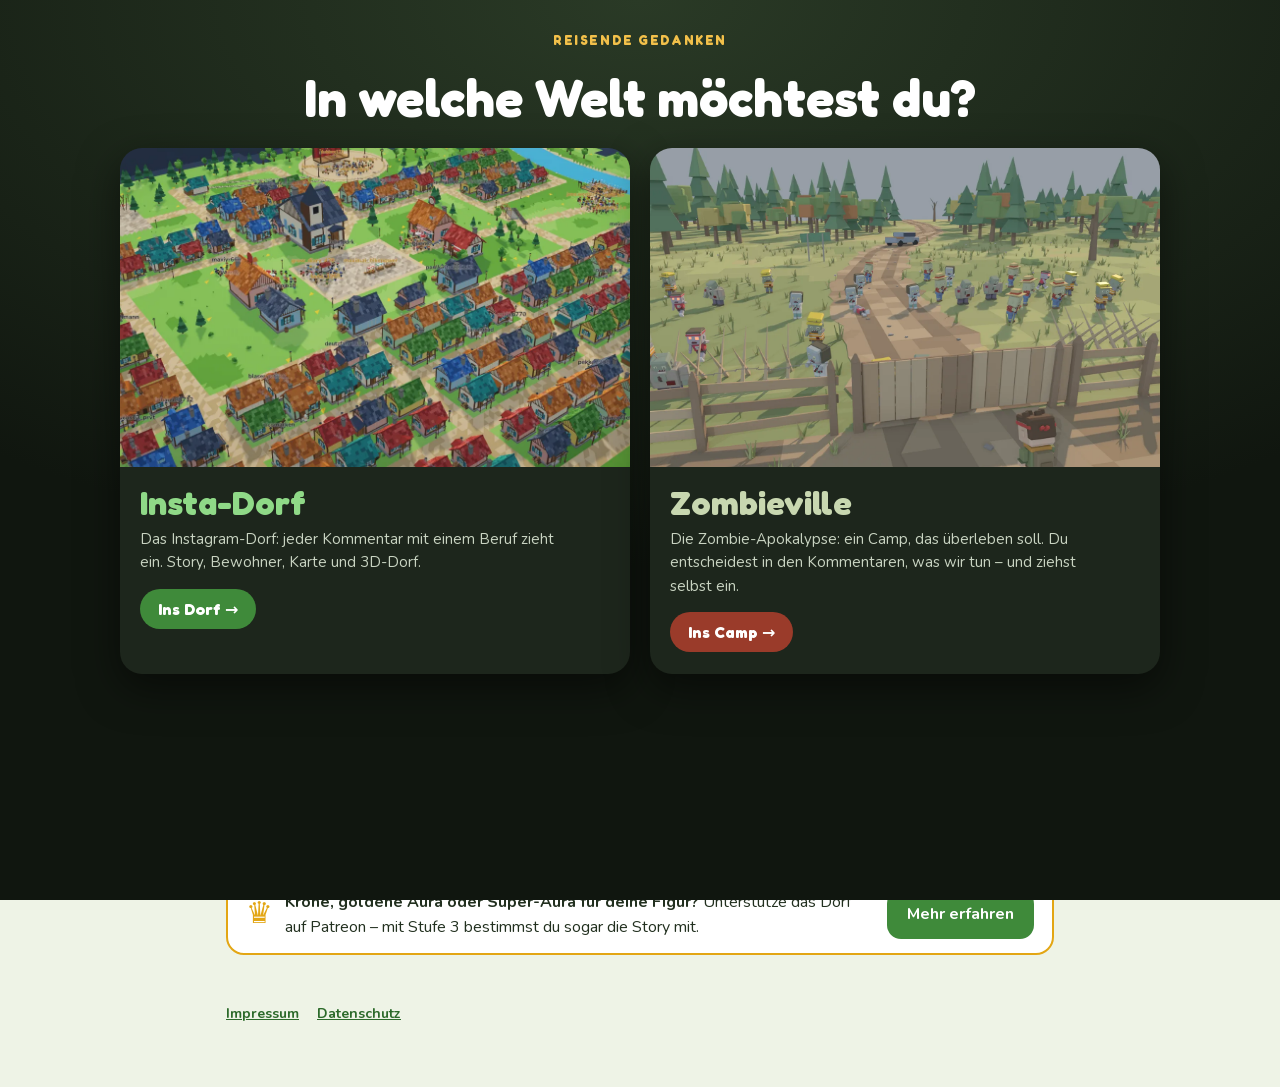
==== commit 9271d4a5: "Dorf-Webseite aktualisiert" ====
--- a/index.html
+++ b/index.html
@@ -8,9 +8,9 @@
 <body>
 
 <meta name="claude:viewport-fit-sides" content="cover">
-<meta name="description" content="Das Instagram-Dorf: die Geschichte jedes Tages, die Karte, das 3D-Dorf und das Lager.">
+<meta name="description" content="Das Instagram-Dorf: die Geschichte jedes Tages, alle Bewohner mit Profil und das Lager.">
 <link rel="stylesheet" href="schrift/schriften.css">
-<link rel="stylesheet" href="style.css?v=12c9d6ca">
+<link rel="stylesheet" href="style.css?v=cd7d4669">
 
 <section class="welten" id="welten" aria-labelledby="welten-titel" hidden>
   <div class="welten-innen">
@@ -21,7 +21,7 @@
         <span class="welt-bild" aria-hidden="true"></span>
         <span class="welt-text">
           <span class="welt-logo">Insta-Dorf</span>
-          <span class="welt-unter">Das Instagram-Dorf: jeder Kommentar mit einem Beruf zieht ein. Story, Karte, 3D-Dorf und Lager.</span>
+          <span class="welt-unter">Das Instagram-Dorf: jeder Kommentar mit einem Beruf zieht ein. Story, Bewohner, Karte und 3D-Dorf.</span>
           <span class="welt-los">Ins Dorf →</span>
         </span>
       </button>
@@ -65,6 +65,7 @@
     <div class="huelle reiter" role="tablist">
       <button type="button" role="tab" class="reiter-knopf" id="zv-tab-uebersicht" data-zvtab="uebersicht" aria-controls="zv-panel-uebersicht" aria-selected="true" data-umami-event="Zombieville Reiter" data-umami-event-reiter="Übersicht">Übersicht</button>
       <button type="button" role="tab" class="reiter-knopf" id="zv-tab-story" data-zvtab="story" aria-controls="zv-panel-story" aria-selected="false" data-umami-event="Zombieville Reiter" data-umami-event-reiter="Story">Story</button>
+      <button type="button" role="tab" class="reiter-knopf" id="zv-tab-bewohner" data-zvtab="bewohner" aria-controls="zv-panel-bewohner" aria-selected="false" data-umami-event="Zombieville Reiter" data-umami-event-reiter="Bewohner">Bewohner</button>
       <button type="button" role="tab" class="reiter-knopf" id="zv-tab-farm" data-zvtab="farm" aria-controls="zv-panel-farm" aria-selected="false" data-umami-event="Zombieville Reiter" data-umami-event-reiter="Farm">Farm</button>
       <button type="button" role="tab" class="reiter-knopf" id="zv-tab-lager" data-zvtab="lager" aria-controls="zv-panel-lager" aria-selected="false" data-umami-event="Zombieville Reiter" data-umami-event-reiter="Lager">Lager</button>
       <!-- Crafting tab hidden (Thomas 28.10.2026: comes into the game later); panel + code stay, put this button back to show it again
@@ -125,6 +126,17 @@
       <div class="tage zv-tage" id="zv-tage" role="group" aria-label="Tag auswählen"></div>
       <div id="zv-story-inhalt"><p class="hinweis-klein">Lade die Story …</p></div>
       <button type="button" class="knopf zv-knopf zv-komplett" id="zv-komplett" hidden>Ganze Geschichte lesen</button>
+    </div>
+
+    <div class="zv-panel" id="zv-panel-bewohner" role="tabpanel" aria-labelledby="zv-tab-bewohner" hidden>
+      <div class="suchleiste zv-suchleiste">
+        <label for="zv-suche" class="sr">Insta-Namen oder Rolle suchen</label>
+        <input id="zv-suche" type="search" placeholder="Deinen Insta-Namen oder eine Rolle suchen" autocomplete="off" spellcheck="false">
+        <div class="filter zv-filter" id="zv-gruppen" role="group" aria-label="Nach Rolle filtern"></div>
+        <div class="filter zv-filter zv-filter-tage" id="zv-einzugstage" role="group" aria-label="Nach Einzugstag filtern"></div>
+      </div>
+      <p class="treffer" id="zv-treffer" aria-live="polite"></p>
+      <div id="zv-bewohner"></div>
     </div>
 
     <div class="zv-panel" id="zv-panel-farm" role="tabpanel" aria-labelledby="zv-tab-farm" hidden>
@@ -173,7 +185,7 @@
   <div class="huelle kopf-innen">
     <p class="kicker" id="kicker">Das Instagram-Dorf</p>
     <h1>Insta-Dorf</h1>
-    <p class="unter">Jeder Kommentar mit einem Beruf zieht ein. Hier steht, was im Dorf passiert, wie es aussieht und was im Lager liegt.</p>
+    <p class="unter">Jeder Kommentar mit einem Beruf zieht ein. Hier steht, was im Dorf passiert, wer dort wohnt und was im Lager liegt.</p>
     <a class="patreon-knopf" href="https://www.patreon.com/ReisendeGedanken" target="_blank" rel="noopener" data-umami-event="Patreon" data-umami-event-ort="oben">Unterstütze das Dorf auf Patreon</a>
     <dl class="zahlen">
       <div><dt>Einwohner</dt><dd id="z-einwohner">…</dd></div>
@@ -186,6 +198,7 @@
 <nav class="reiter-leiste" aria-label="Bereiche">
   <div class="huelle reiter" role="tablist">
     <button type="button" role="tab" class="reiter-knopf" id="tab-story" data-tab="story" aria-selected="true">Die Story</button>
+    <button type="button" role="tab" class="reiter-knopf" id="tab-bewohner" data-tab="bewohner" aria-selected="false">Dorfbewohner</button>
     <button type="button" role="tab" class="reiter-knopf" id="tab-lager" data-tab="lager" aria-selected="false">Lager</button>
     <button type="button" role="tab" class="reiter-knopf" id="tab-wuensche" data-tab="wuensche" aria-selected="false">Eure Wünsche</button>
     <button type="button" role="tab" class="reiter-knopf" id="tab-karte" data-tab="karte" aria-selected="false">Karte</button>
@@ -215,6 +228,21 @@
         <button type="button" id="karte-reset" aria-label="Ganze Karte zeigen">⤢</button>
       </div>
     </div>
+  </section>
+
+  <section id="panel-bewohner" class="panel" role="tabpanel" aria-labelledby="tab-bewohner" hidden>
+    <div class="suchleiste">
+      <label for="suche" class="sr">Namen oder Beruf suchen</label>
+      <input id="suche" type="search" placeholder="Deinen Insta-Namen oder einen Beruf suchen" autocomplete="off" spellcheck="false">
+      <div class="filter" role="group" aria-label="Filter">
+        <button type="button" class="chip aktiv" data-filter="alle" id="f-alle">Alle</button>
+        <button type="button" class="chip" data-filter="beruf" id="f-beruf">Nach Beruf</button>
+        <button type="button" class="chip" data-filter="supporter" id="f-supporter">Supporter</button>
+        <button type="button" class="chip" data-filter="krank" id="f-krank" hidden>🤒 Krank</button>
+      </div>
+    </div>
+    <p class="treffer" id="treffer" aria-live="polite"></p>
+    <ul class="liste" id="liste"></ul>
   </section>
 
   <section id="panel-wuensche" class="panel" role="tabpanel" aria-labelledby="tab-wuensche" hidden>
@@ -270,6 +298,11 @@
   <button type="button" class="zu" id="pop-zu" aria-label="Schließen">×</button>
   <div id="pop-inhalt"></div>
 </aside>
+<div class="profil-hintergrund" id="profil-hg" hidden></div>
+<aside class="profil" id="profil" hidden aria-modal="true" role="dialog" aria-labelledby="p-name">
+  <button type="button" class="zu" id="profil-zu" aria-label="Profil schließen">×</button>
+  <div id="profil-inhalt"></div>
+</aside>
 
 <footer class="fuss huelle">
   <p class="fuss-links"><a href="impressum.html">Impressum</a><a href="datenschutz.html">Datenschutz</a></p>
@@ -277,7 +310,7 @@
 
 <script type="importmap">{ "imports": { "three": "./lib/three.module.min.js" } }</script>
 <script defer src="https://cloud.umami.is/script.js" data-website-id="80cb14ef-1eda-40cc-8519-9f694c1fff23" data-domains="instadorf.de"></script>
-<script src="app.js?v=3460a0ff"></script>
+<script src="app.js?v=2eb2b7ec"></script>
 
 </body>
 </html>
--- a/style.css
+++ b/style.css
@@ -196,7 +196,6 @@
 .karte-info p { margin: 0; }
 .karte-leute { display: flex; flex-wrap: wrap; gap: 8px; }
 .karte-leute .eintrag { width: auto; }
-.karte-name { background: var(--flaeche-2); border-radius: 999px; padding: 4px 12px; font-weight: 700; font-size: 14px; overflow-wrap: anywhere; }   /* names at a map place: plain text, no profile (28.10.2026) */
 
 .reiter-gold { color: var(--gold-text); }
 .unterstuetzen-kopf { display: grid; gap: 8px; }
@@ -418,7 +417,7 @@
 .marke.krank { background: #fde3df; color: #b3261e; text-transform: none; letter-spacing: 0; }
 @media (prefers-color-scheme: dark) { :root:not([data-theme="light"]) .marke.krank { background: #4a1f1b; color: #ffb4a8; } }
 :root[data-theme="dark"] .marke.krank { background: #4a1f1b; color: #ffb4a8; }
-/* Zombieville "Story" tab (Thomas 28.10.2026): built like the village's story, in the camp's rust red (the "Bewohner" tab was removed before going online) */
+/* Zombieville "Story" + "Bewohner" tabs (Thomas 28.10.2026): built like the village's story and resident list, in the camp's rust red */
 .zv-tage .tag-knopf[aria-pressed="true"] { background: #9a3b2a; border-color: #9a3b2a; }
 .zv-geschichte { border-top: 6px solid #9a3b2a; }
 .zv-geschichte .etikett { color: #9a3b2a; }
@@ -429,6 +428,8 @@
 .zv-bild { margin: 2px 0; }
 .zv-bild img { aspect-ratio: 4 / 5; }
 .zv-bilder-2 .zv-bild figcaption { font-size: 13px; line-height: 1.35; }
+.zv-name { font: inherit; font-weight: 700; color: #9a3b2a; background: none; border: 0; padding: 0; cursor: pointer; text-decoration: underline; text-decoration-thickness: 1px; text-underline-offset: 3px; overflow-wrap: anywhere; }
+.zv-name:hover, .zv-name:focus-visible { text-decoration-thickness: 2px; outline: none; }
 .zv-neu { grid-template-columns: minmax(110px, 180px) 1fr; gap: 20px; align-items: center; }
 @media (max-width: 520px) { .zv-neu { grid-template-columns: 104px 1fr; gap: 14px; } .zv-neu-text p:not(.etikett) { font-size: 15px; display: -webkit-box; -webkit-line-clamp: 5; -webkit-box-orient: vertical; overflow: hidden; } }
 .zv-neu-bild { display: block; border: 0; padding: 0; border-radius: 14px; overflow: hidden; box-shadow: 0 6px 18px rgba(0, 0, 0, .25); cursor: pointer; background: var(--flaeche-2); aspect-ratio: 4 / 5; }
@@ -436,9 +437,31 @@
 .zv-neu-text { display: grid; gap: 8px; }
 .zv-neu-text p { margin: 0; }
 .zv-neu-text .knopf { justify-self: start; }
-/* phone: the tabs as a calm 3-column grid instead of a lonely second row */
+.zv-suchleiste { position: static; padding-block: 0; }
+#zv-suche { width: 100%; font: inherit; font-size: 17px; padding: 14px 16px; border-radius: 14px; border: 2px solid var(--linie); background: var(--flaeche); color: var(--text); }
+#zv-suche:focus { outline: none; border-color: #9a3b2a; }
+.zv-filter { display: flex; flex-wrap: wrap; gap: 6px; align-items: center; }
+.zv-filter .chip { display: inline-flex; align-items: center; gap: 6px; font-size: 13px; padding: 5px 12px; }
+.zv-filter .chip.aktiv { background: #9a3b2a; border-color: #9a3b2a; }
+.zv-filter-titel { font-weight: 700; font-size: 13px; color: var(--leise); margin-right: 2px; }
+.zv-punkt { width: 9px; height: 9px; border-radius: 50%; flex: 0 0 auto; box-shadow: 0 0 0 1.5px rgba(255, 255, 255, .7); }
+@media (max-width: 520px) { .zv-filter { flex-wrap: nowrap; overflow-x: auto; scrollbar-width: none; margin-inline: -16px; padding-inline: 16px; } .zv-filter::-webkit-scrollbar { display: none; } .zv-filter .chip { flex: 0 0 auto; } }
+.zv-gruppe { display: grid; gap: 10px; margin-bottom: 18px; }
+.zv-gruppe h3 { font-size: 20px; display: flex; align-items: center; gap: 8px; }
+.zv-gruppe h3::before { content: ""; width: 12px; height: 12px; border-radius: 4px; background: var(--zv-farbe); }
+.zv-gruppe h3 small { color: var(--leise); font: 700 15px var(--body); }
+.zv-leute { list-style: none; margin: 0; padding: 0; display: grid; grid-template-columns: repeat(auto-fill, minmax(min(100%, 250px), 1fr)); gap: 8px; }
+.zv-person { display: grid; grid-template-columns: 42px 1fr auto; align-items: center; gap: 12px; background: var(--flaeche); border-radius: 14px; padding: 8px 12px 8px 8px; box-shadow: 0 2px 8px rgba(34, 48, 31, .06); min-width: 0; border: 2px solid transparent; }
+.zv-person-treffer { border-color: #9a3b2a; }
+.zv-initiale { width: 42px; height: 42px; border-radius: 12px; display: grid; place-items: center; background: var(--zv-farbe); color: #fff; font: 700 19px var(--display); }
+.zv-person-txt { display: grid; min-width: 0; }
+.zv-person-name { font-weight: 700; overflow-wrap: anywhere; line-height: 1.3; }
+.zv-person-rolle { color: var(--leise); font-size: 14px; line-height: 1.3; }
+.zv-person-tag { font: 700 11px var(--body); text-transform: uppercase; letter-spacing: .04em; color: var(--leise); border: 1px solid var(--linie); border-radius: 999px; padding: 2px 8px; white-space: nowrap; }
+.zv-mehr { margin: 0; text-align: center; }
+/* phone: the six tabs as a calm 3 x 2 grid instead of a lonely second row */
 @media (max-width: 520px) { .zv-leiste .reiter { display: grid; grid-template-columns: repeat(3, 1fr); overflow-x: visible; gap: 0; }
   .zv-leiste .reiter-knopf, .zv-leiste .reiter-knopf.zv-bald { font-size: 15px; padding: 9px 4px 7px; text-align: center; line-height: 1.15; min-height: 44px; }
   .zv-leiste .reiter-knopf.zv-bald { padding-top: 4px; padding-bottom: 3px; } }
-@media (prefers-color-scheme: dark) { :root:not([data-theme="light"]) .zv-geschichte .etikett { color: #f09a80; } }
-:root[data-theme="dark"] .zv-geschichte .etikett { color: #f09a80; }
+@media (prefers-color-scheme: dark) { :root:not([data-theme="light"]) .zv-name, :root:not([data-theme="light"]) .zv-geschichte .etikett { color: #f09a80; } }
+:root[data-theme="dark"] .zv-name, :root[data-theme="dark"] .zv-geschichte .etikett { color: #f09a80; }
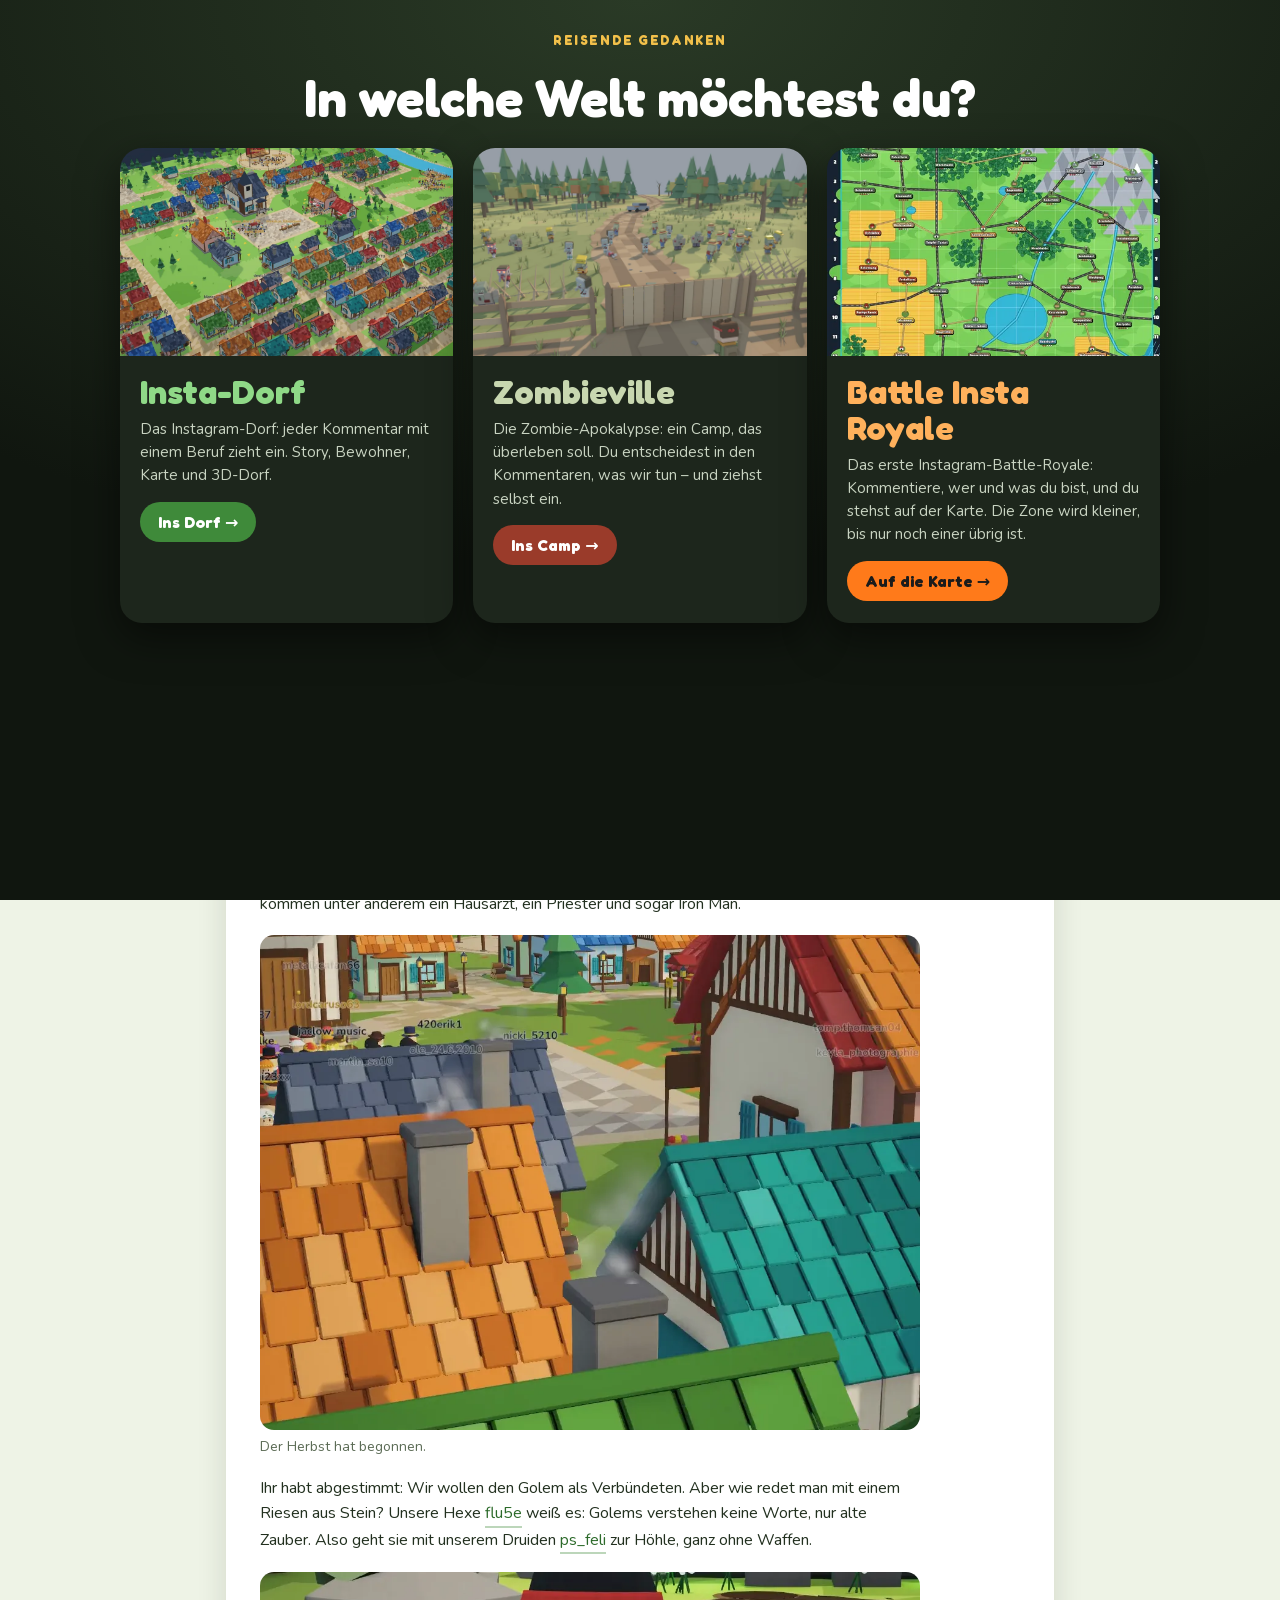
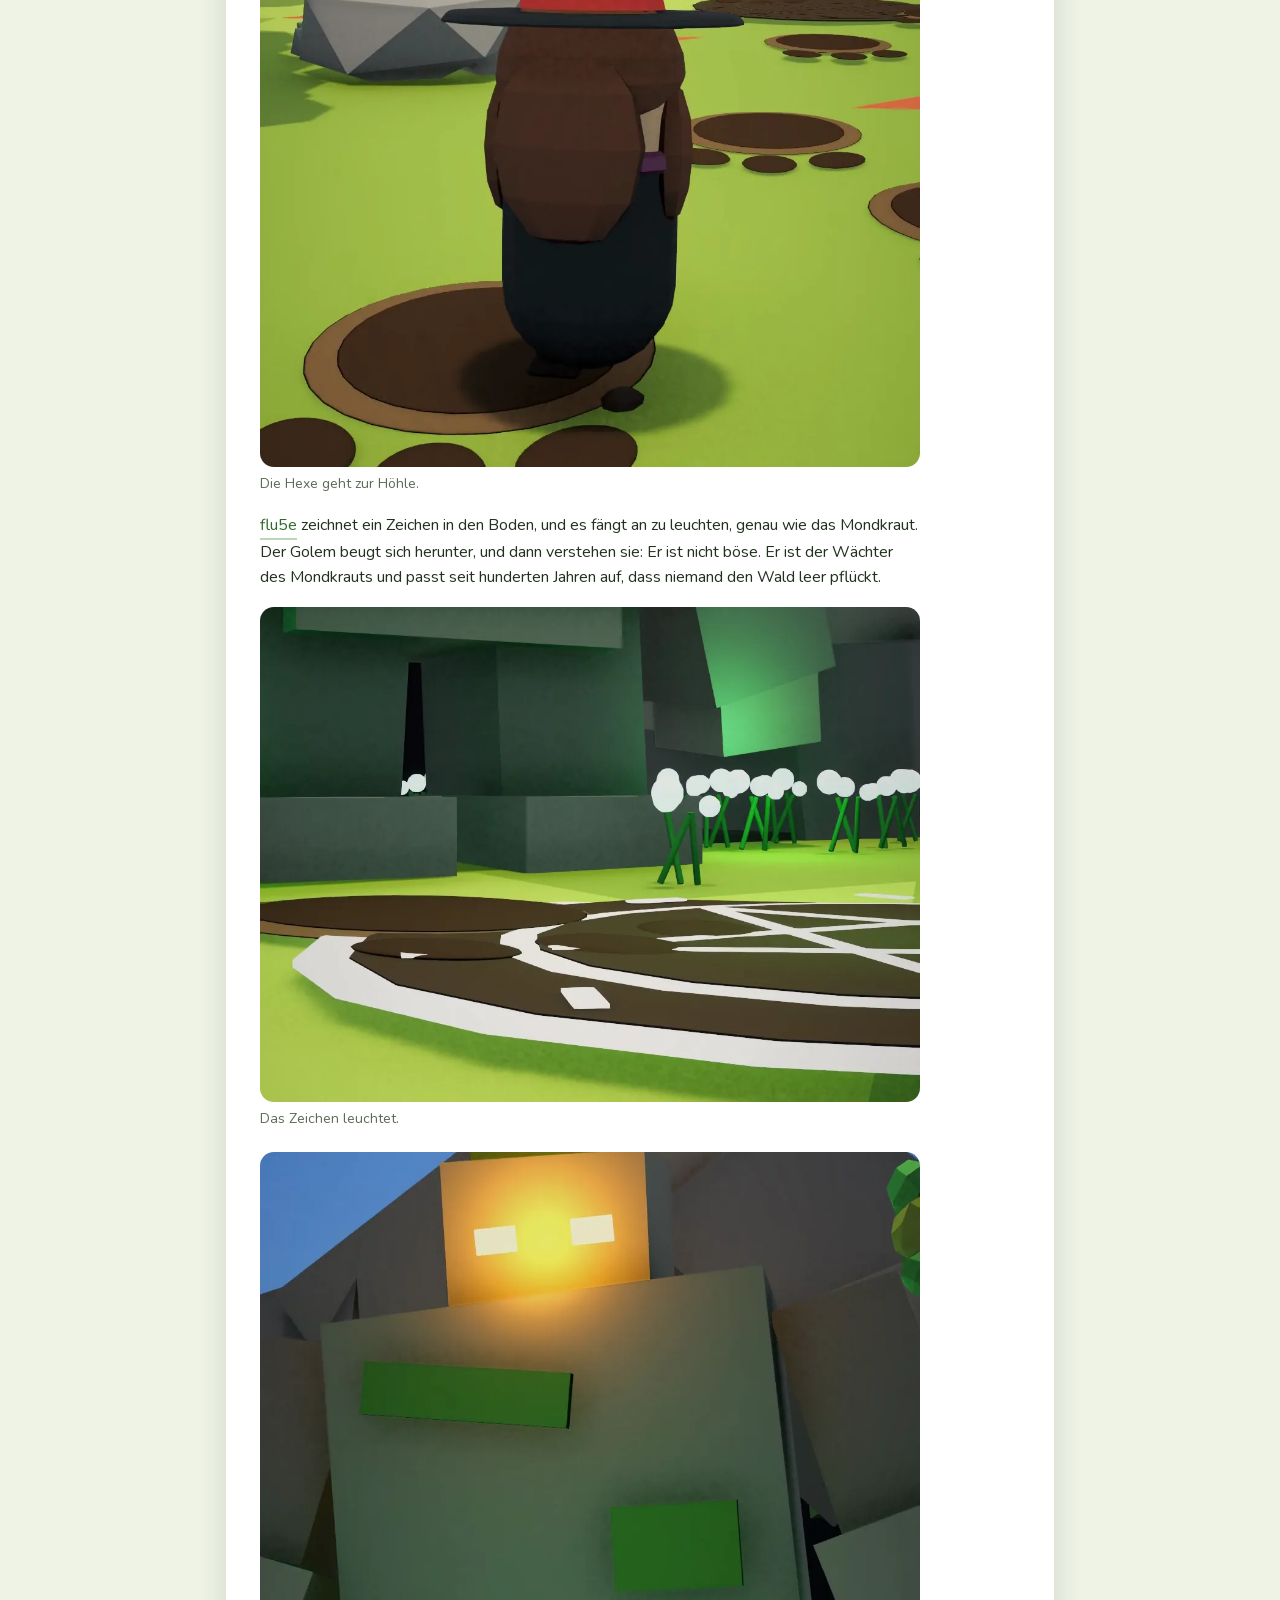
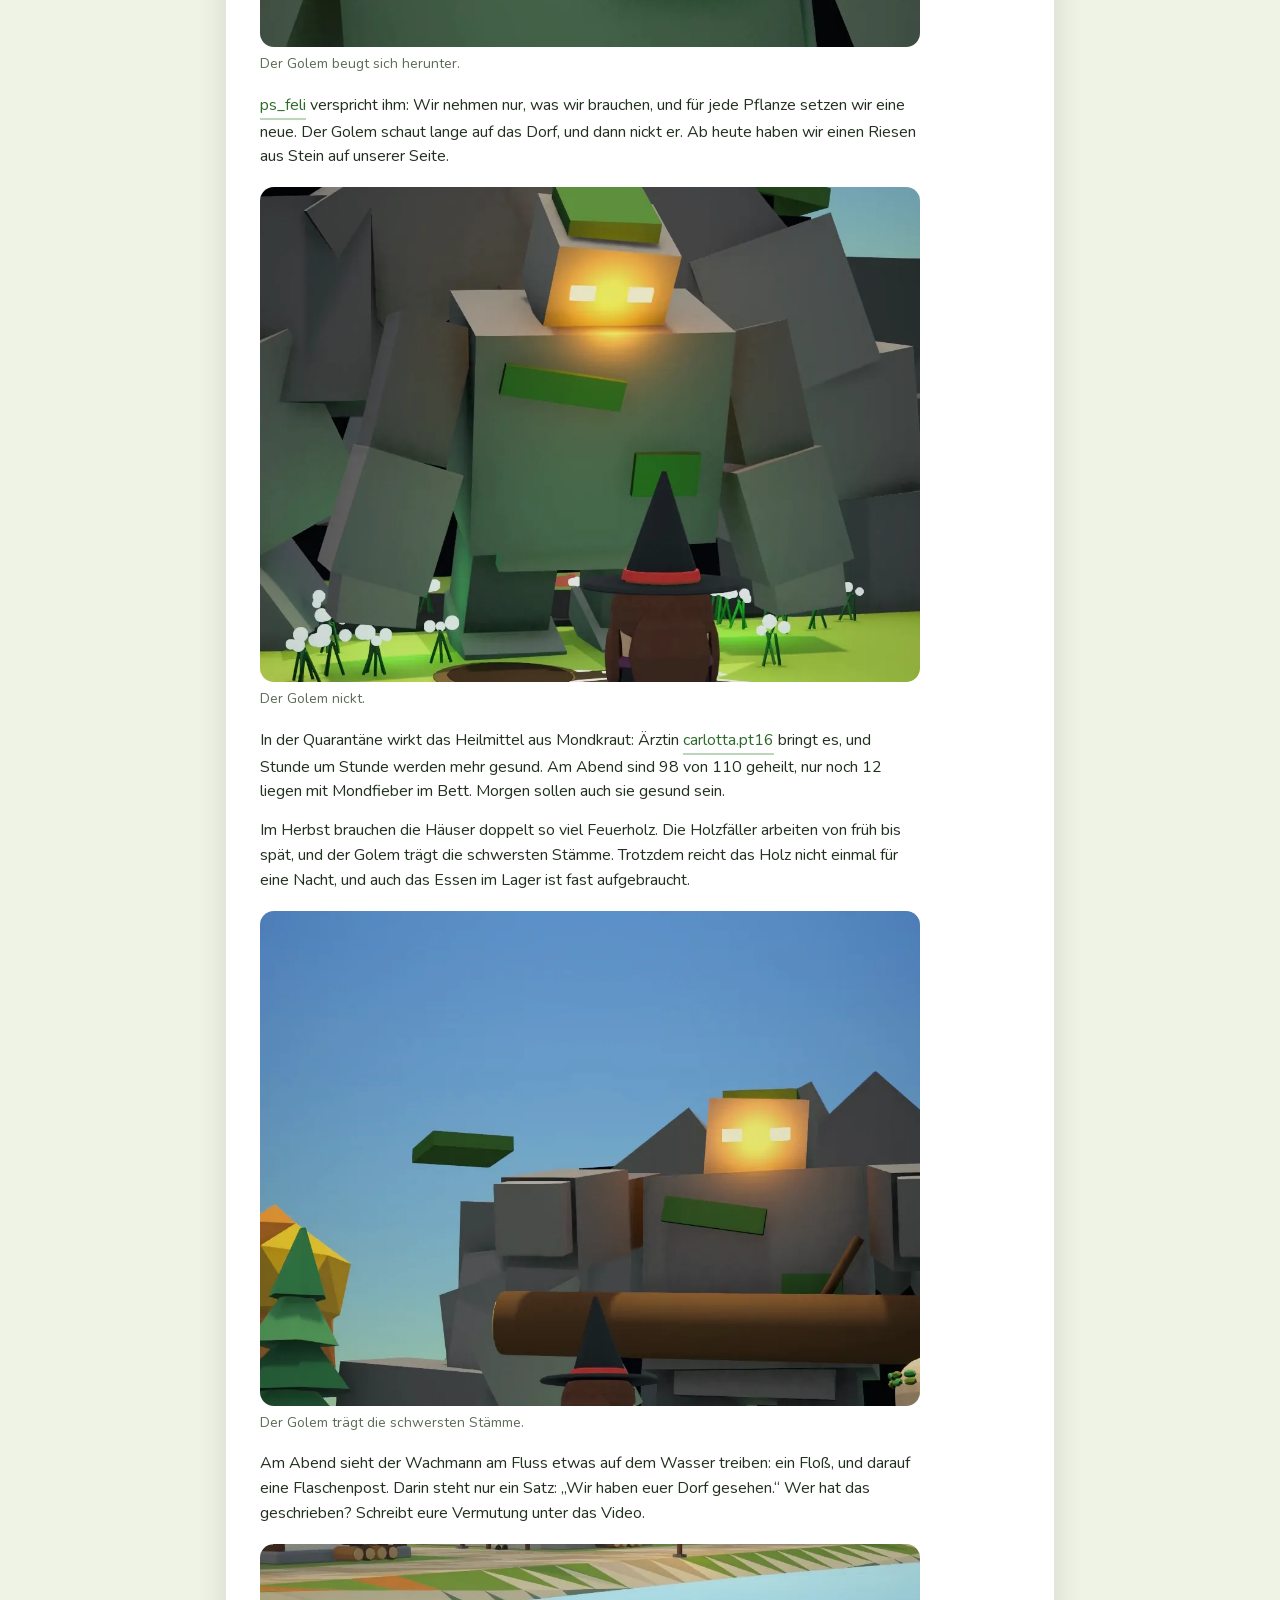
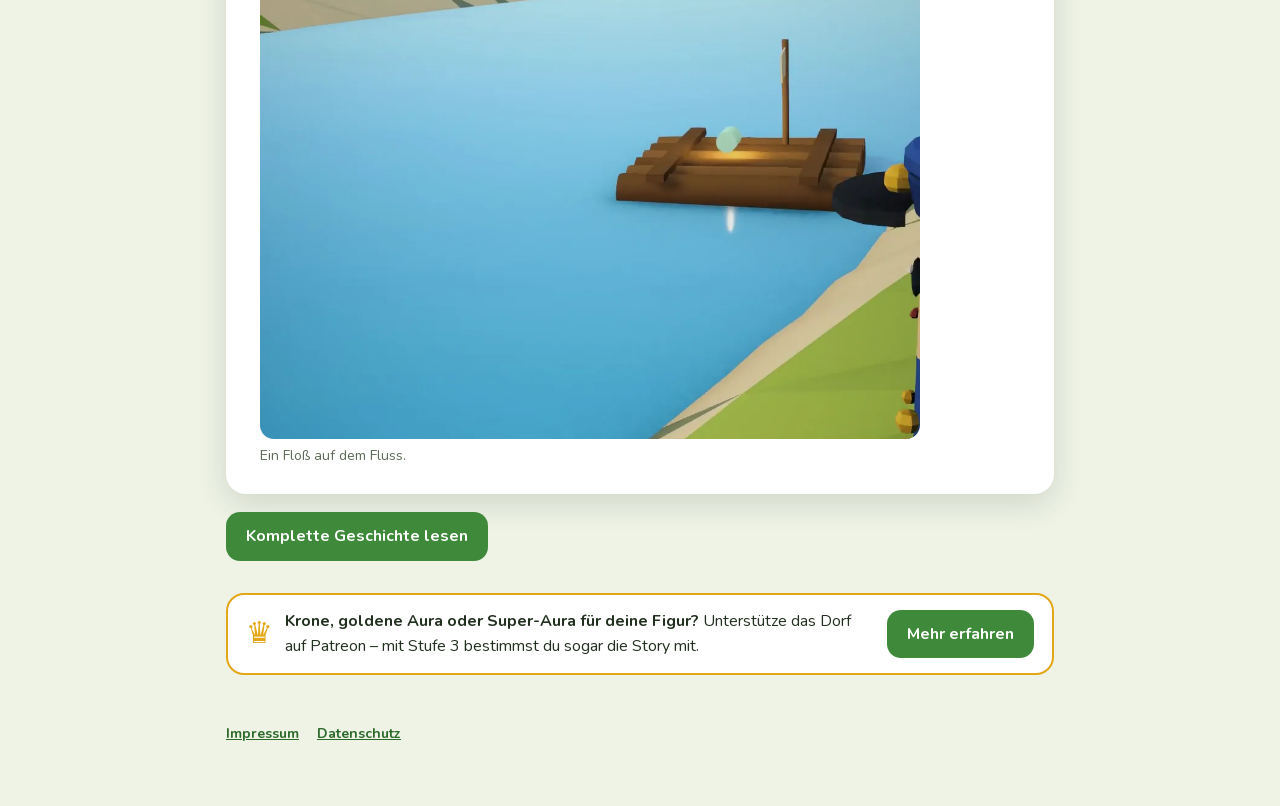
==== commit 29a6867c: "Dorf-Webseite aktualisiert" ====
--- a/index.html
+++ b/index.html
@@ -10,7 +10,7 @@
 <meta name="claude:viewport-fit-sides" content="cover">
 <meta name="description" content="Das Instagram-Dorf: die Geschichte jedes Tages, alle Bewohner mit Profil und das Lager.">
 <link rel="stylesheet" href="schrift/schriften.css">
-<link rel="stylesheet" href="style.css?v=cd7d4669">
+<link rel="stylesheet" href="style.css?v=d5871b24">
 
 <section class="welten" id="welten" aria-labelledby="welten-titel" hidden>
   <div class="welten-innen">
@@ -33,6 +33,15 @@
           <span class="welt-los welt-los-zombie">Ins Camp →</span>
         </span>
       </button>
+      <!-- Battle Insta Royale (30.10.2026, live since 31.10.2026) -->
+      <button type="button" class="welt welt-battle" id="welt-battle" data-umami-event="Welt" data-umami-event-welt="Battle Insta Royale">
+        <span class="welt-bild" aria-hidden="true"></span>
+        <span class="welt-text">
+          <span class="welt-logo">Battle Insta Royale</span>
+          <span class="welt-unter">Das erste Instagram-Battle-Royale: Kommentiere, wer und was du bist, und du stehst auf der Karte. Die Zone wird kleiner, bis nur noch einer übrig ist.</span>
+          <span class="welt-los welt-los-battle">Auf die Karte →</span>
+        </span>
+      </button>
     </div>
   </div>
 </section>
@@ -42,6 +51,7 @@
     <span class="weltleiste-titel">Welt:</span>
     <button type="button" class="weltknopf aktiv" id="welt-wechseln-dorf" aria-current="true">🏡 Insta-Dorf</button>
     <button type="button" class="weltknopf" id="welt-wechseln-zombie">🧟 Zombieville</button>
+    <button type="button" class="weltknopf" id="welt-wechseln-battle">🗺️ Battle Insta Royale</button>
     <button type="button" class="weltknopf weltknopf-alle" id="welten-zurueck">Alle Welten</button>
   </div>
 </nav>
@@ -132,7 +142,7 @@
       <div class="suchleiste zv-suchleiste">
         <label for="zv-suche" class="sr">Insta-Namen oder Rolle suchen</label>
         <input id="zv-suche" type="search" placeholder="Deinen Insta-Namen oder eine Rolle suchen" autocomplete="off" spellcheck="false">
-        <div class="filter zv-filter" id="zv-gruppen" role="group" aria-label="Nach Rolle filtern"></div>
+        <div class="filter zv-filter" id="zv-gruppen" role="group" aria-label="Filter"></div>
         <div class="filter zv-filter zv-filter-tage" id="zv-einzugstage" role="group" aria-label="Nach Einzugstag filtern"></div>
       </div>
       <p class="treffer" id="zv-treffer" aria-live="polite"></p>
@@ -142,12 +152,12 @@
     <div class="zv-panel" id="zv-panel-farm" role="tabpanel" aria-labelledby="zv-tab-farm" hidden>
       <section class="zv-block" aria-labelledby="zv-farm-titel">
         <h2 id="zv-farm-titel">Die Farm</h2>
-        <p>Unser Camp: eine alte Farm mit Zaun und Scheunentor nach Süden – an der Straße entsteht gerade die neue Steinmauer. Drinnen Farmhaus, Lagerhaus, Schmiede, Sanitätszelt, Werkbank, Brunnen, Aufgabenbrett und viele Zelte, draußen Hügel, Wald und die Straße zur alten Tankstelle.</p>
+        <p>Unser Camp: eine alte Farm mit Zaun und Scheunentor nach Süden – an der Straße entsteht gerade die neue Steinmauer. Drinnen Farmhaus, Lagerhaus, Schmiede, Sanitätszelt, Werkbank, Brunnen, Aufgabenbrett und viele Zelte, draußen Hügel, Wald, die Straße zur alten Tankstelle, der Feldweg zum Wachturm, der Weg hinauf auf den Berg, das Alte Dorf und der See mit Bootssteg.</p>
         <div class="zv-farm" id="zv-farm">
           <p class="zv-farm-status" id="zv-farm-status">Lade die Farm …</p>
           <div class="zv-farm-knoepfe">
             <button type="button" class="zv-farm-knopf" id="zv-farm-namen" aria-pressed="true">Namen</button>
-            <button type="button" class="zv-farm-knopf" id="zv-farm-zurueck">Zurück zur Mitte</button>
+            <button type="button" class="zv-farm-knopf" id="zv-farm-zurueck">Zum Camp</button>
           </div>
         </div>
         <p class="hinweis-klein">Ziehen: drehen · Zwei Finger oder Mausrad: zoomen · Rechte Maustaste oder zwei Finger: verschieben</p>
@@ -179,6 +189,118 @@
     </aside>
   </main>
 </div>
+
+<!-- Battle Insta Royale (30.10.2026, live since 31.10.2026): data daten/battleroyale.json (BattleInstaRoyale/Webseite/export.py), map bilder_br/karte.webp. Only names + roles, never comment texts. -->
+<div class="br" id="battleroyale" hidden>
+  <header class="kopf br-kopf">
+    <div class="kopf-bild br-kopf-bild" aria-hidden="true"></div>
+    <div class="huelle kopf-innen">
+      <p class="kicker">Das erste Instagram-Battle-Royale</p>
+      <h1>Battle Insta Royale</h1>
+      <p class="unter">Ein Kommentar, und du stehst auf der Karte. Jeden Tag ein Video, die Zone wird kleiner, bis nur noch einer übrig ist. Hier siehst du, wo du gerade bist.</p>
+      <p class="br-status" id="br-status">…</p>
+      <dl class="zahlen">
+        <div><dt>Tag</dt><dd id="br-tag">0</dd></div>
+        <div><dt>Noch am Leben</dt><dd id="br-lebend">0</dd></div>
+        <div><dt>Ausgeschieden</dt><dd id="br-ausgeschieden">0</dd></div>
+      </dl>
+    </div>
+  </header>
+  <nav class="br-leiste" aria-label="Bereiche in Battle Insta Royale">
+    <div class="huelle reiter" role="tablist">
+      <button type="button" role="tab" class="reiter-knopf" id="br-tab-karte" data-brtab="karte" aria-controls="br-panel-karte" aria-selected="true" data-umami-event="Battle Royale Reiter" data-umami-event-reiter="Karte">Karte</button>
+      <button type="button" role="tab" class="reiter-knopf" id="br-tab-teilnehmer" data-brtab="teilnehmer" aria-controls="br-panel-teilnehmer" aria-selected="false" data-umami-event="Battle Royale Reiter" data-umami-event-reiter="Teilnehmer">Teilnehmer</button>
+      <button type="button" role="tab" class="reiter-knopf" id="br-tab-chronik" data-brtab="chronik" aria-controls="br-panel-chronik" aria-selected="false" data-umami-event="Battle Royale Reiter" data-umami-event-reiter="Chronik">Chronik</button>
+      <button type="button" role="tab" class="reiter-knopf" id="br-tab-mitmachen" data-brtab="mitmachen" aria-controls="br-panel-mitmachen" aria-selected="false" data-umami-event="Battle Royale Reiter" data-umami-event-reiter="Mitmachen">Mitmachen</button>
+    </div>
+  </nav>
+  <main class="huelle br-main">
+    <p class="br-beispiel" id="br-beispiel" hidden>Testdaten: Diese Namen sind Platzhalter, die Runde hat noch nicht begonnen.</p>
+
+    <div class="br-panel" id="br-panel-karte" role="tabpanel" aria-labelledby="br-tab-karte">
+      <section class="br-block" aria-label="Die Karte">
+        <div class="br-suchleiste">
+          <label for="br-suche" class="sr">Deinen Insta-Namen suchen</label>
+          <input id="br-suche" type="search" placeholder="Deinen Insta-Namen suchen, dein Marker leuchtet auf" autocomplete="off" spellcheck="false">
+          <p class="hinweis-klein" id="br-suche-treffer" aria-live="polite"></p>
+        </div>
+        <div class="br-karte" id="br-karte-box">
+          <img id="br-karte-bild" src="bilder_br/karte.webp" alt="Die Karte von Battle Insta Royale: 50 Orte auf einem Raster von A bis P und 1 bis 16" width="2000" height="2279" decoding="async">
+          <canvas id="br-canvas" aria-hidden="true"></canvas>
+        </div>
+        <div class="br-legende" id="br-legende">
+          <span><i class="br-l-zone"></i>Zone heute</span><span><i class="br-l-zone-morgen"></i>Zone morgen</span>
+          <span><i class="br-l-bombe"></i>Bomben heute</span><span><i class="br-l-bombe-morgen"></i>Bomben morgen</span>
+          <span><i class="br-l-mine"></i>Minenfeld entdeckt</span><span><i class="br-l-marker"></i>Teilnehmer</span>
+        </div>
+        <div class="br-schalter">
+          <label><input type="checkbox" id="br-tote"> Ausgeschiedene zeigen</label>
+          <label><input type="checkbox" id="br-namen"> Namen an den Markern</label>
+        </div>
+        <div class="br-info" id="br-info" hidden></div>
+        <p class="hinweis-klein">Tippe auf einen Ort oder einen Marker. Stand: der zuletzt gepostete Tag. Minenfelder erscheinen erst, wenn jemand drauftritt.</p>
+      </section>
+      <section class="br-block" id="br-ansage-block" aria-labelledby="br-ansage-titel" hidden>
+        <h2 id="br-ansage-titel">Ansage für morgen</h2>
+        <ul class="br-ansage" id="br-ansage"></ul>
+      </section>
+    </div>
+
+    <div class="br-panel" id="br-panel-teilnehmer" role="tabpanel" aria-labelledby="br-tab-teilnehmer" hidden>
+      <div class="suchleiste br-suchleiste2">
+        <label for="br-suche2" class="sr">Insta-Namen oder Rolle suchen</label>
+        <input id="br-suche2" type="search" placeholder="Insta-Namen oder Rolle suchen" autocomplete="off" spellcheck="false">
+        <div class="filter" id="br-filter" role="group" aria-label="Filter"></div>
+      </div>
+      <p class="treffer" id="br-treffer" aria-live="polite"></p>
+      <div class="br-tabelle-huelle">
+        <table class="br-tabelle" id="br-tabelle">
+          <thead><tr>
+            <th scope="col"><button type="button" data-brsort="name">Name</button></th>
+            <th scope="col"><button type="button" data-brsort="rolle">Rolle</button></th>
+            <th scope="col" class="br-num"><button type="button" data-brsort="kills">Kills</button></th>
+            <th scope="col"><button type="button" data-brsort="status">Status</button></th>
+            <th scope="col"><button type="button" data-brsort="zelle">Sektor</button></th>
+          </tr></thead>
+          <tbody id="br-tbody"></tbody>
+        </table>
+      </div>
+      <button type="button" class="knopf br-knopf" id="br-mehr" hidden>Mehr anzeigen</button>
+    </div>
+
+    <div class="br-panel" id="br-panel-chronik" role="tabpanel" aria-labelledby="br-tab-chronik" hidden>
+      <div id="br-chronik-liste"><p class="hinweis-klein">Noch kein Tag gespielt.</p></div>
+    </div>
+
+    <div class="br-panel" id="br-panel-mitmachen" role="tabpanel" aria-labelledby="br-tab-mitmachen" hidden>
+      <section class="br-block" aria-labelledby="br-mitmachen-titel">
+        <h2 id="br-mitmachen-titel">So machst du mit</h2>
+        <ol class="zv-schritte">
+          <li><strong>Folge <a href="https://www.instagram.com/reisendegedanken/" target="_blank" rel="noopener">@reisendegedanken</a></strong> auf Instagram.</li>
+          <li><strong>Kommentiere unter dem neuesten Video, wer und was du bist:</strong> Soldatin, Bäcker, Ninja, Krankenpfleger … egal was.</li>
+          <li><strong>Am nächsten Tag</strong> landest du mit deinem Instagram-Namen auf der Karte. Wo, entscheidet deine Rolle und ein bisschen Glück.</li>
+        </ol>
+        <p class="hinweis-klein">Wer kommentiert und dem Kanal folgt, ist am nächsten Tag dabei. Hier erscheinen nur dein Name und deine Rolle, nie der Kommentar selbst.</p>
+      </section>
+      <section class="br-block" aria-labelledby="br-regeln-titel">
+        <h2 id="br-regeln-titel">Die Regeln in drei Sätzen</h2>
+        <ul class="br-regeln">
+          <li><strong>Zone:</strong> Die blaue Wand rückt jeden Tag näher. Wer draußen bleibt, scheidet aus.</li>
+          <li><strong>Bomben:</strong> Jeden Tag sagen wir an, wo morgen die Bomben fallen. Wer bleibt, hat Pech.</li>
+          <li><strong>Minen:</strong> Irgendwo liegen Minenfelder. Wo, verraten wir nicht. Erst wenn jemand drauftritt, steht es hier.</li>
+        </ul>
+        <p class="hinweis-klein">Niemand lootet, niemand steuert seine Figur selbst: Was passiert, entscheidet jeden Tag die Welt. Ausgeschiedene bleiben namentlich gelistet.</p>
+      </section>
+    </div>
+
+    <aside class="supporter-leiste zv-patreon">
+      <span class="supporter-krone">♛</span>
+      <p><strong>Krone an deiner Figur + Einblicke hinter die Kulissen?</strong> Battle Insta Royale läuft über dasselbe Patreon wie das Insta-Dorf.</p>
+      <a class="knopf" href="https://www.patreon.com/ReisendeGedanken" target="_blank" rel="noopener" data-umami-event="Patreon" data-umami-event-ort="battleroyale-leiste">Zu Patreon</a>
+    </aside>
+  </main>
+</div>
+
 
 <header class="kopf">
   <div class="kopf-bild" aria-hidden="true"></div>
@@ -310,7 +432,7 @@
 
 <script type="importmap">{ "imports": { "three": "./lib/three.module.min.js" } }</script>
 <script defer src="https://cloud.umami.is/script.js" data-website-id="80cb14ef-1eda-40cc-8519-9f694c1fff23" data-domains="instadorf.de"></script>
-<script src="app.js?v=2eb2b7ec"></script>
+<script src="app.js?v=3dcab031"></script>
 
 </body>
 </html>
--- a/style.css
+++ b/style.css
@@ -351,7 +351,7 @@
 .zv-leiste .reiter-knopf[aria-selected="true"] { border-bottom-color: #9a3b2a; }
 .zv-panel { display: grid; gap: 22px; }
 .zv-panel[hidden] { display: none; }
-.zv-farm { position: relative; height: min(68vh, 600px); min-height: 340px; border-radius: 16px; overflow: hidden; background: #c3cfc9; touch-action: none; user-select: none; -webkit-user-select: none; }
+.zv-farm { position: relative; height: min(76vh, 720px); min-height: 360px; border-radius: 16px; overflow: hidden; background: #c3cfc9; touch-action: none; user-select: none; -webkit-user-select: none; }
 .zv-farm canvas { display: block; width: 100%; height: 100%; cursor: grab; }
 .zv-farm canvas:active { cursor: grabbing; }
 .zv-farm-status { position: absolute; inset: 0; display: grid; place-items: center; margin: 0; padding: 20px; text-align: center; color: #2c3a28; font: 600 16px var(--display); }
@@ -459,9 +459,89 @@
 .zv-person-rolle { color: var(--leise); font-size: 14px; line-height: 1.3; }
 .zv-person-tag { font: 700 11px var(--body); text-transform: uppercase; letter-spacing: .04em; color: var(--leise); border: 1px solid var(--linie); border-radius: 999px; padding: 2px 8px; white-space: nowrap; }
 .zv-mehr { margin: 0; text-align: center; }
+.zv-person.sup { border-color: var(--gold); }
+.zv-person.sup3 { border-color: var(--violett); }
+.zv-person-name .marke { margin-left: 6px; vertical-align: 1px; }
+.zv-gruppe-auf .zv-gruppe-titel { display: inline-flex; align-items: center; gap: 8px; }
+.zv-gruppe-auf .zv-gruppe-titel::before { content: ""; width: 12px; height: 12px; border-radius: 4px; background: var(--zv-farbe); }
+.zv-gruppe-auf .gruppe-innen .zv-person { background: var(--bg); }
 /* phone: the six tabs as a calm 3 x 2 grid instead of a lonely second row */
 @media (max-width: 520px) { .zv-leiste .reiter { display: grid; grid-template-columns: repeat(3, 1fr); overflow-x: visible; gap: 0; }
   .zv-leiste .reiter-knopf, .zv-leiste .reiter-knopf.zv-bald { font-size: 15px; padding: 9px 4px 7px; text-align: center; line-height: 1.15; min-height: 44px; }
   .zv-leiste .reiter-knopf.zv-bald { padding-top: 4px; padding-bottom: 3px; } }
 @media (prefers-color-scheme: dark) { :root:not([data-theme="light"]) .zv-name, :root:not([data-theme="light"]) .zv-geschichte .etikett { color: #f09a80; } }
 :root[data-theme="dark"] .zv-name, :root[data-theme="dark"] .zv-geschichte .etikett { color: #f09a80; }
+
+/* Battle Insta Royale (30.10.2026): third world - its markup is commented out in index.html until Thomas gives the OK, so these
+   rules are inert until then. Own colours: bright orange, turquoise, the blue zone wall. */
+.welten-drei { grid-template-columns: repeat(3, 1fr); }
+@media (max-width: 980px) { .welten-drei { grid-template-columns: 1fr; } }
+.welt-battle { cursor: pointer; outline: 3px solid transparent; transition: transform .15s, outline-color .15s; }
+.welt-battle:hover, .welt-battle:focus-visible { transform: translateY(-3px); outline-color: #f2c04a; }
+.welt-battle .welt-bild { background-image: url("bilder_br/karte_540.webp"); background-position: center 28%; }
+.welt-battle .welt-logo { color: #ffb15c; }
+.welt-los-battle { background: #ff7a1a; color: #1b1b1b; }
+.weltknopf.aktiv.weltknopf-br { background: #ff7a1a; border-color: #ff7a1a; color: #1b1b1b; }
+html.welt-br .kopf:not(.br-kopf), html.welt-br .reiter-leiste, html.welt-br main:not(.br-main), html.welt-br #supporter-leiste { display: none; }
+.br-kopf { background: #15314f; }
+.br-kopf-bild { background-image: url("bilder_br/karte.webp"); background-position: center 35%; }
+.br-kopf-bild::after { background: linear-gradient(180deg, rgba(12, 28, 48, .35) 0%, rgba(12, 28, 48, .6) 45%, rgba(10, 20, 36, .92) 100%); }
+.br-kopf h1 { color: #ffb15c; }
+.br-status { margin: 8px 0 0; font: 700 15px var(--display); color: #8fe3ef; }
+.br-leiste { position: sticky; top: env(safe-area-inset-top, 0px); z-index: 6; background: var(--bg); border-bottom: 2px solid var(--linie); }
+.br-leiste .reiter-knopf[aria-selected="true"] { border-bottom-color: #ff7a1a; }
+.br-main { gap: 22px; }
+.br-panel { display: grid; gap: 22px; }
+.br-panel[hidden] { display: none; }
+.br-block { background: var(--flaeche); border-radius: 20px; padding: 22px clamp(18px, 4vw, 30px); box-shadow: var(--schatten); display: grid; gap: 12px; }
+.br-block h2 { font-size: clamp(22px, 4.4vw, 30px); }
+.br-beispiel { margin: 0; padding: 10px 14px; border-radius: 12px; background: #fff3d6; color: #6b4a00; font-weight: 700; font-size: 14px; }
+.br-suchleiste { display: grid; gap: 6px; }
+.br-suchleiste input, .br-suchleiste2 input { font: inherit; font-size: 16px; padding: 12px 14px; border-radius: 14px; border: 2px solid var(--linie); background: var(--flaeche); color: var(--text); width: 100%; }
+.br-karte { position: relative; border-radius: 16px; overflow: hidden; background: #16222e; line-height: 0; }
+.br-karte img { display: block; width: 100%; height: auto; }
+.br-karte canvas { position: absolute; inset: 0; width: 100%; height: 100%; cursor: crosshair; }
+.br-legende { display: flex; flex-wrap: wrap; gap: 6px 16px; font-size: 13px; color: var(--leise); font-weight: 700; }
+.br-legende i { display: inline-block; width: 14px; height: 14px; border-radius: 4px; vertical-align: -2px; margin-right: 5px; box-sizing: border-box; }
+.br-l-zone { background: rgba(20, 50, 110, .45); border: 2px solid #2f8cff; }
+.br-l-zone-morgen { border: 2px dashed #5aa9ff; }
+.br-l-bombe { background: rgba(230, 40, 40, .45); border: 2px solid #ff3b3b; }
+.br-l-bombe-morgen { background: rgba(255, 140, 0, .25); border: 2px dashed #ff8c00; }
+.br-l-mine { background: repeating-linear-gradient(45deg, #ffd200 0 4px, #222 4px 8px); }
+.br-l-marker { border-radius: 50%; background: #ff7a1a; border: 2px solid #fff; box-shadow: 0 0 0 1px rgba(0, 0, 0, .3); }
+.br-schalter { display: flex; flex-wrap: wrap; gap: 8px 20px; font-size: 14px; }
+.br-schalter label { display: inline-flex; align-items: center; gap: 6px; }
+.br-info { background: var(--flaeche-2); border-radius: 14px; padding: 12px 16px; display: grid; gap: 6px; }
+.br-info h3 { font-size: 22px; }
+.br-info p { margin: 0; }
+.br-punkt { display: inline-block; width: 12px; height: 12px; border-radius: 50%; border: 2px solid #fff; box-shadow: 0 0 0 1px rgba(0, 0, 0, .3); margin-right: 7px; vertical-align: -1px; }
+.br-gefahr-reihe { display: inline-flex; gap: 3px; vertical-align: -1px; }
+.br-gefahr { width: 10px; height: 10px; border-radius: 50%; border: 1px solid rgba(0, 0, 0, .4); background: #fff; display: inline-block; }
+.br-gefahr.an { background: #e63946; }
+.br-ansage { margin: 0; padding-left: 1.3em; display: grid; gap: 6px; font-weight: 600; }
+.br-tabelle-huelle { overflow-x: auto; background: var(--flaeche); border-radius: 16px; box-shadow: var(--schatten); }
+.br-tabelle { width: 100%; border-collapse: collapse; min-width: 560px; font-size: 15px; }
+.br-tabelle th, .br-tabelle td { text-align: left; padding: 10px 12px; border-bottom: 1px solid var(--linie); vertical-align: middle; }
+.br-tabelle th { position: sticky; top: 0; background: var(--flaeche-2); font-family: var(--display); font-size: 14px; }
+.br-tabelle th button { font: inherit; font-weight: 700; background: none; border: 0; padding: 0; color: var(--text); cursor: pointer; }
+.br-tabelle th[aria-sort="ascending"] button::after { content: " ↑"; color: #ff7a1a; }
+.br-tabelle th[aria-sort="descending"] button::after { content: " ↓"; color: #ff7a1a; }
+.br-tabelle .br-num { text-align: right; font-variant-numeric: tabular-nums; }
+.br-tabelle td small { color: var(--leise); margin-left: 4px; }
+.br-tabelle tr.br-raus td { color: var(--leise); }
+.br-tabelle tr.br-raus .br-punkt { filter: grayscale(1); opacity: .6; }
+.br-lebt { color: var(--gruen-tief); font-weight: 700; }
+.br-tabelle .name-link, .br-info .name-link { font: inherit; font-weight: 700; color: var(--text); background: none; border: 0; padding: 0; cursor: pointer; text-align: left; }
+.br-knopf { background: #ff7a1a; color: #1b1b1b; }
+.br-knopf:hover { background: #e56a0f; }
+.br-tagblock .etikett { color: #c25c0a; }
+.br-tag-raus { margin: 0; }
+.br-ereignisse summary { cursor: pointer; font-weight: 700; color: var(--leise); }
+.br-ereignisse ul { margin: 8px 0 0; padding-left: 1.2em; display: grid; gap: 4px; font-size: 14px; }
+.br-zeit { color: var(--leise); font-weight: 700; margin-right: 4px; }
+.br-regeln { margin: 0; padding-left: 1.3em; display: grid; gap: 8px; }
+@media (max-width: 520px) { .br-leiste .reiter { display: grid; grid-template-columns: repeat(4, 1fr); gap: 0; overflow-x: visible; }
+  .br-leiste .reiter-knopf { font-size: 15px; padding: 9px 4px 7px; text-align: center; } }
+@media (prefers-color-scheme: dark) { :root:not([data-theme="light"]) .br-beispiel { background: #4a3a12; color: #ffd98a; } :root:not([data-theme="light"]) .br-tagblock .etikett { color: #ffb15c; } }
+:root[data-theme="dark"] .br-beispiel { background: #4a3a12; color: #ffd98a; }
+:root[data-theme="dark"] .br-tagblock .etikett { color: #ffb15c; }
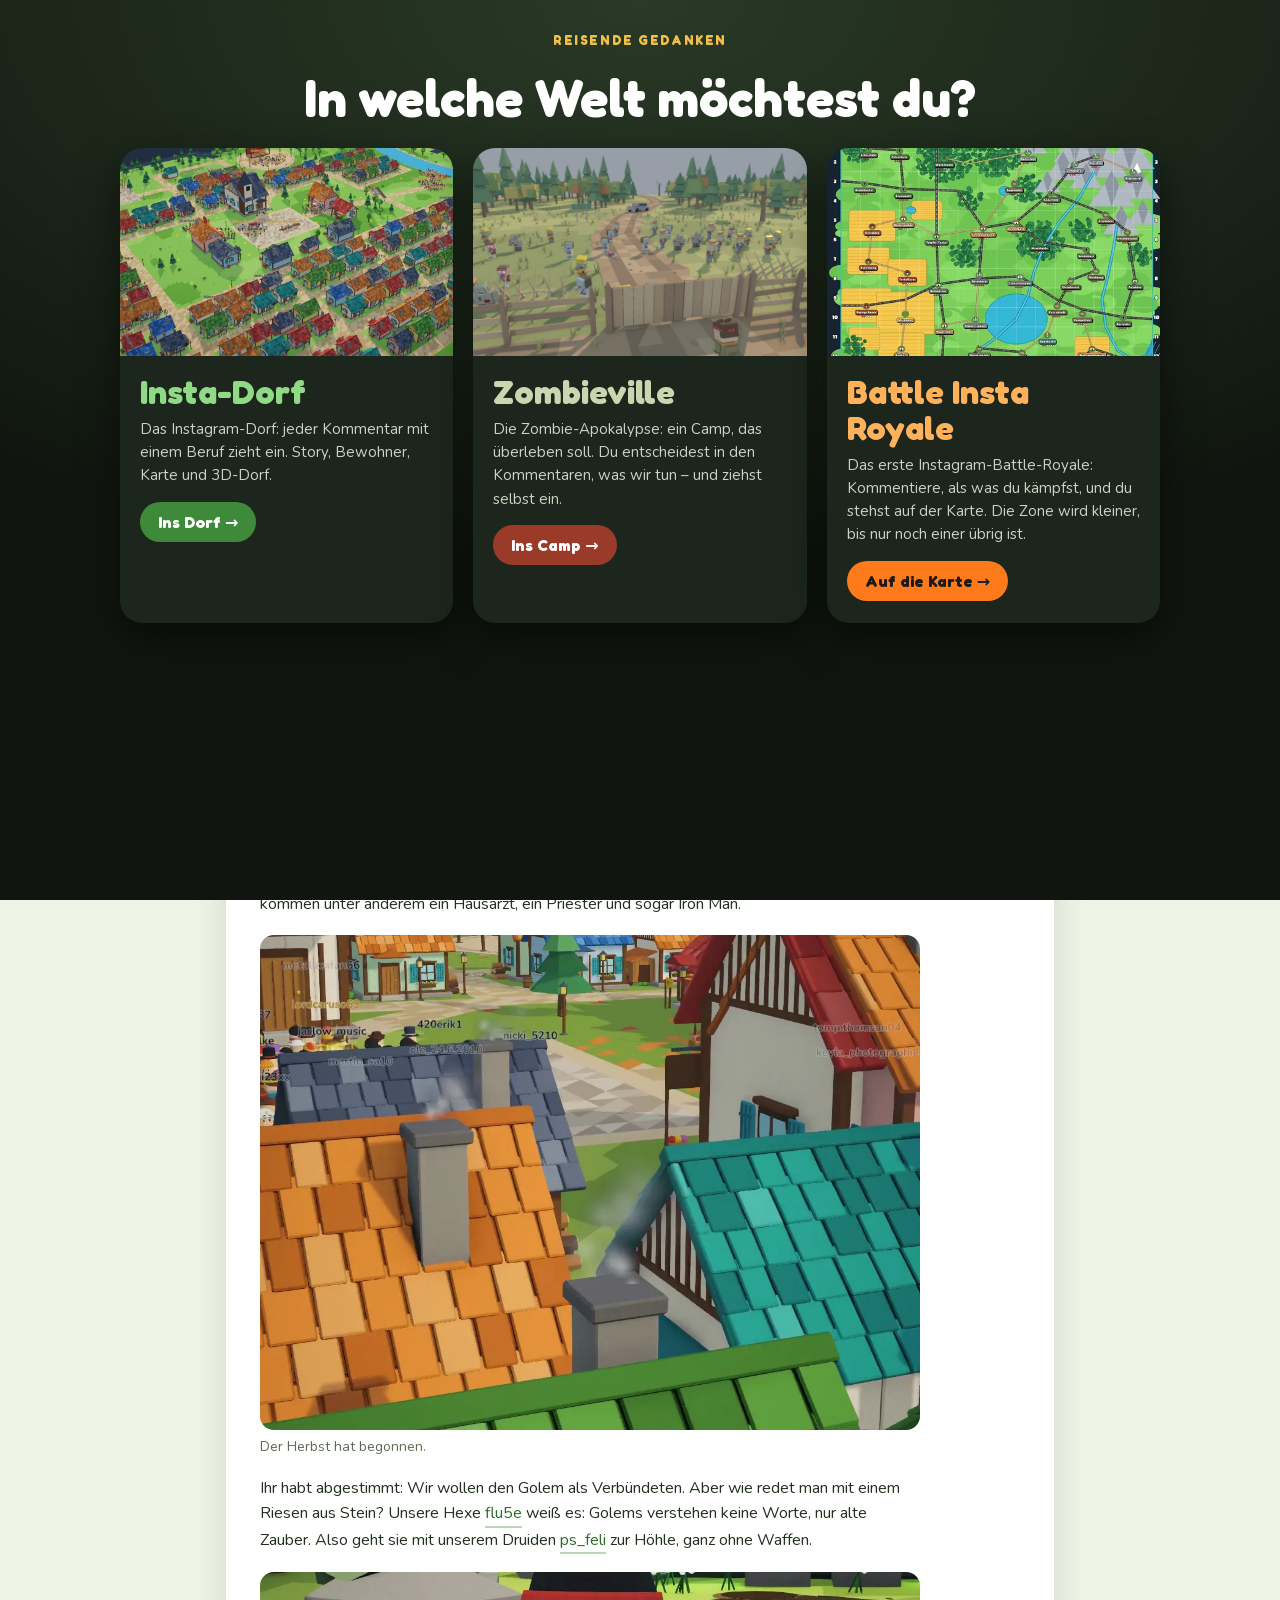
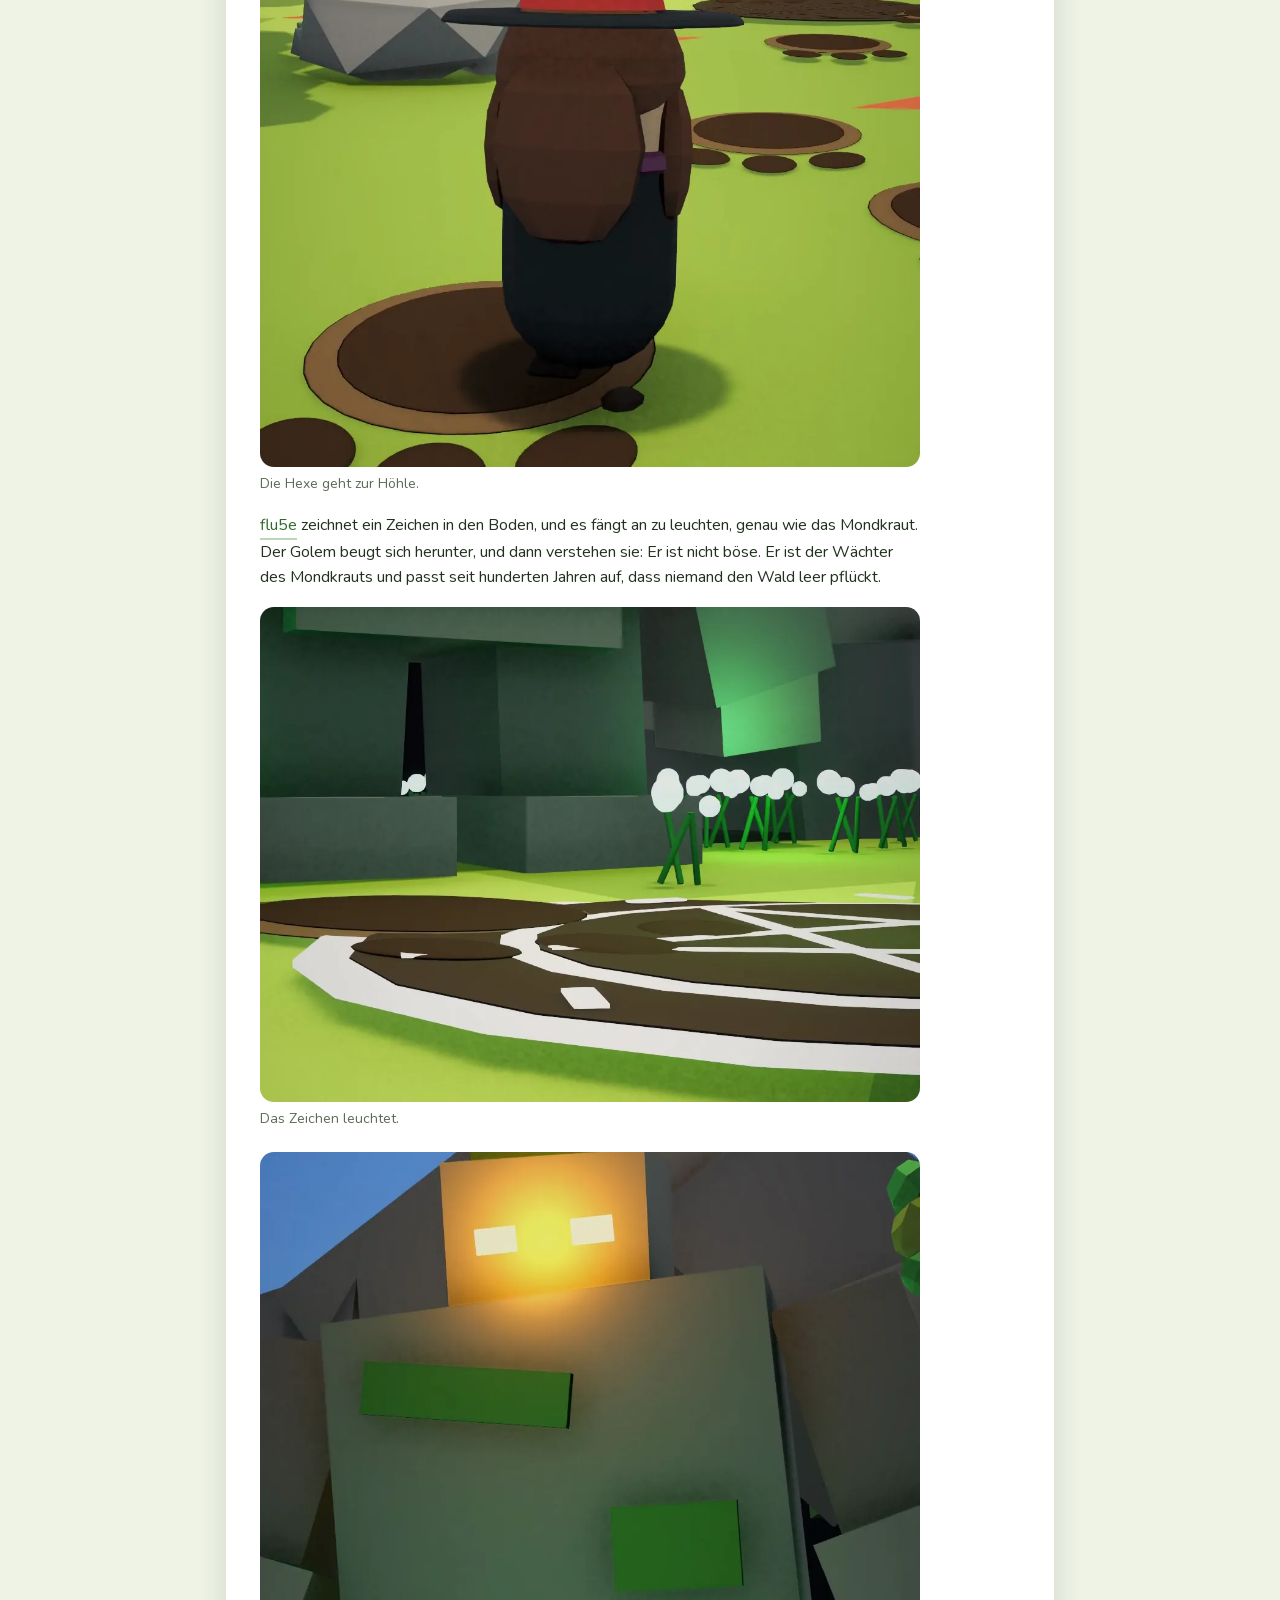
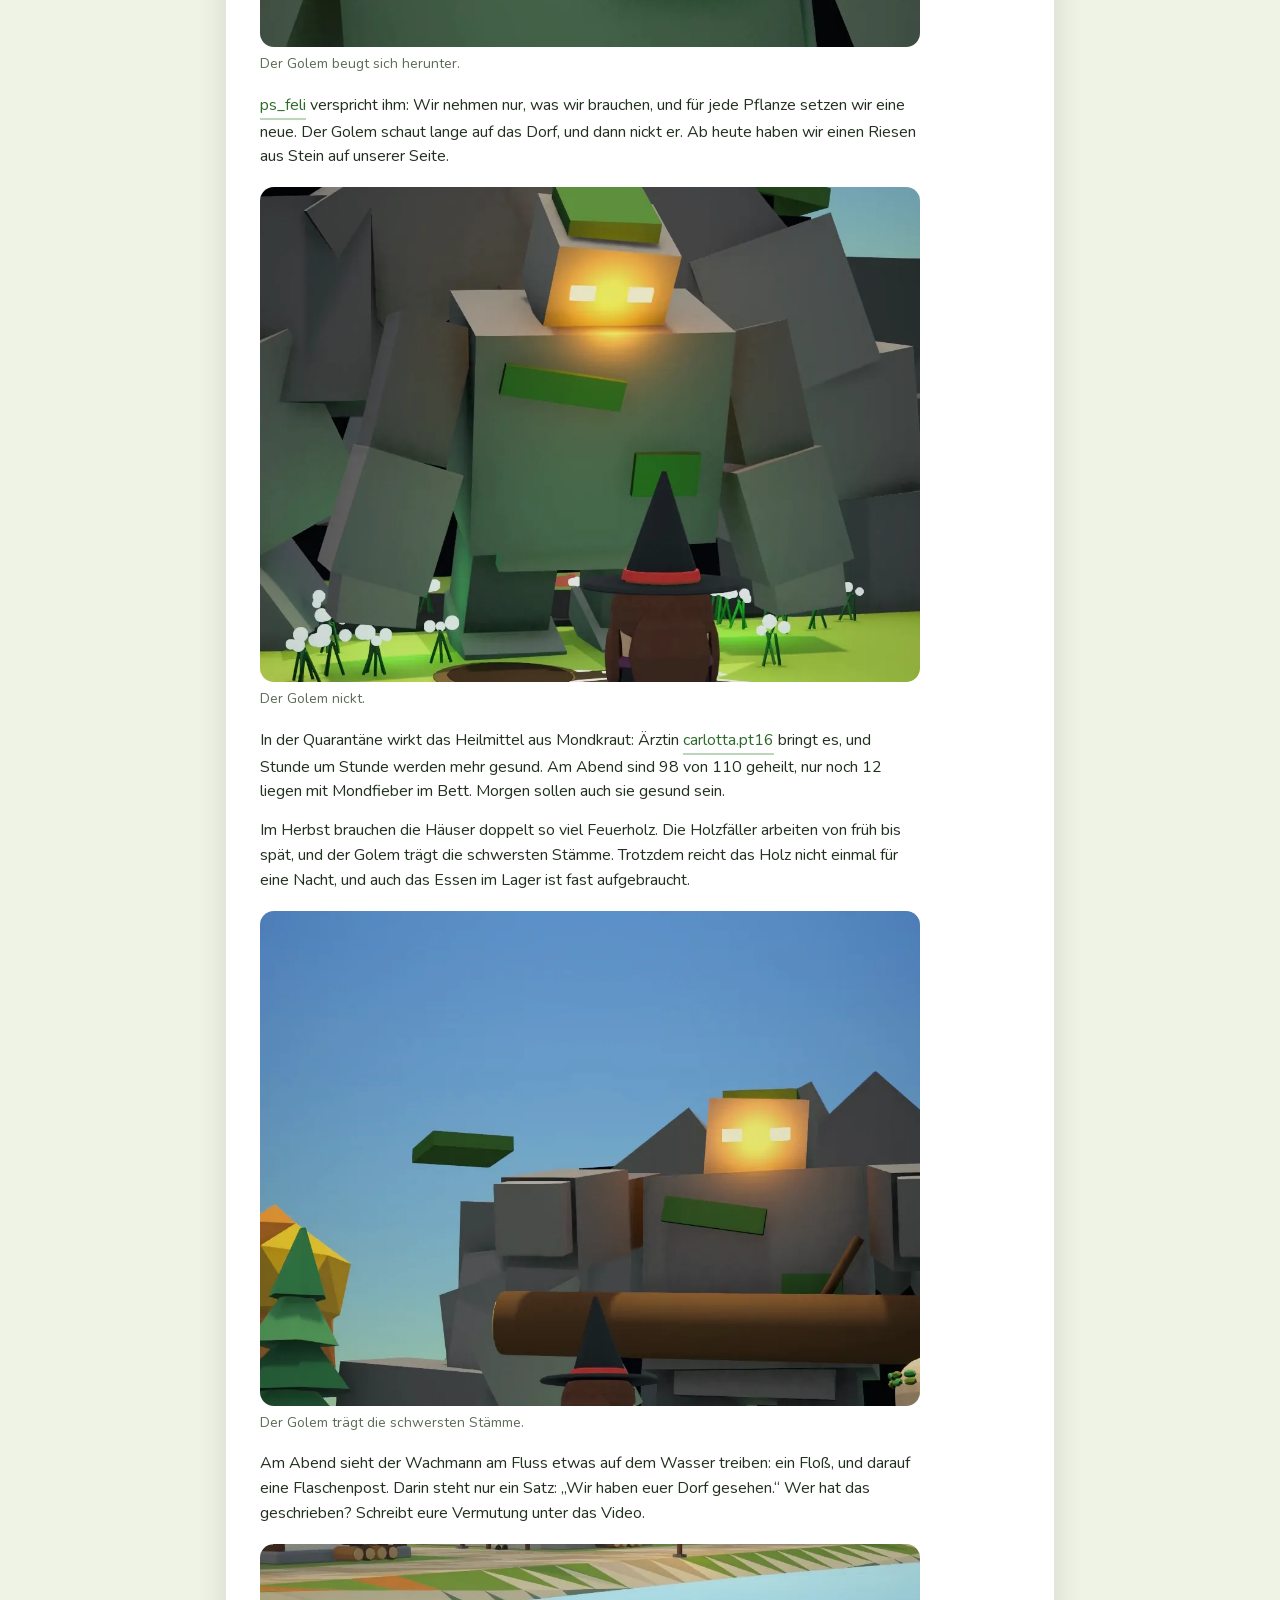
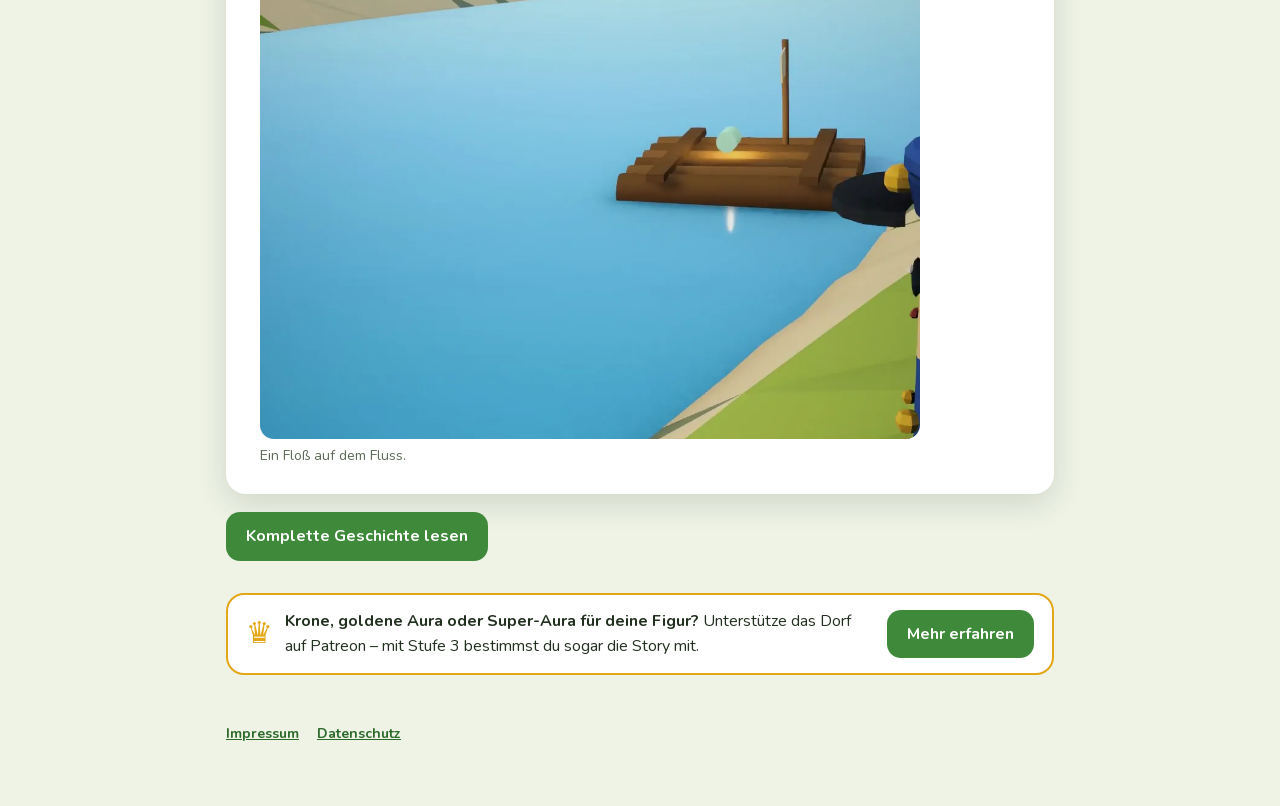
==== commit 9b24d87c: "Dorf-Webseite aktualisiert" ====
--- a/index.html
+++ b/index.html
@@ -38,7 +38,7 @@
         <span class="welt-bild" aria-hidden="true"></span>
         <span class="welt-text">
           <span class="welt-logo">Battle Insta Royale</span>
-          <span class="welt-unter">Das erste Instagram-Battle-Royale: Kommentiere, wer und was du bist, und du stehst auf der Karte. Die Zone wird kleiner, bis nur noch einer übrig ist.</span>
+          <span class="welt-unter">Das erste Instagram-Battle-Royale: Kommentiere, als was du kämpfst, und du stehst auf der Karte. Die Zone wird kleiner, bis nur noch einer übrig ist.</span>
           <span class="welt-los welt-los-battle">Auf die Karte →</span>
         </span>
       </button>
@@ -277,17 +277,18 @@
         <h2 id="br-mitmachen-titel">So machst du mit</h2>
         <ol class="zv-schritte">
           <li><strong>Folge <a href="https://www.instagram.com/reisendegedanken/" target="_blank" rel="noopener">@reisendegedanken</a></strong> auf Instagram.</li>
-          <li><strong>Kommentiere unter dem neuesten Video, wer und was du bist:</strong> Soldatin, Bäcker, Ninja, Krankenpfleger … egal was.</li>
+          <li><strong>Kommentiere unter dem neuesten Video, als was du kämpfst:</strong> Soldatin, Scharfschütze, Ninja, Ritter mit Schwert, Sanitäterin … Hier geht es ums Kämpfen. Bäcker, Friseurin und Finanzamt dürfen auch mit – sie verlieren nur meistens.</li>
           <li><strong>Am nächsten Tag</strong> landest du mit deinem Instagram-Namen auf der Karte. Wo, entscheidet deine Rolle und ein bisschen Glück.</li>
         </ol>
         <p class="hinweis-klein">Wer kommentiert und dem Kanal folgt, ist am nächsten Tag dabei. Hier erscheinen nur dein Name und deine Rolle, nie der Kommentar selbst.</p>
       </section>
       <section class="br-block" aria-labelledby="br-regeln-titel">
-        <h2 id="br-regeln-titel">Die Regeln in drei Sätzen</h2>
+        <h2 id="br-regeln-titel">Die Regeln in vier Sätzen</h2>
         <ul class="br-regeln">
           <li><strong>Zone:</strong> Die blaue Wand rückt jeden Tag näher. Wer draußen bleibt, scheidet aus.</li>
           <li><strong>Bomben:</strong> Jeden Tag sagen wir an, wo morgen die Bomben fallen. Wer bleibt, hat Pech.</li>
           <li><strong>Minen:</strong> Irgendwo liegen Minenfelder. Wo, verraten wir nicht. Erst wenn jemand drauftritt, steht es hier.</li>
+          <li><strong>Kampf:</strong> Wer sich begegnet, kämpft. Kämpfer-Rollen gewinnen fast immer gegen Bäcker. Fast.</li>
         </ul>
         <p class="hinweis-klein">Niemand lootet, niemand steuert seine Figur selbst: Was passiert, entscheidet jeden Tag die Welt. Ausgeschiedene bleiben namentlich gelistet.</p>
       </section>
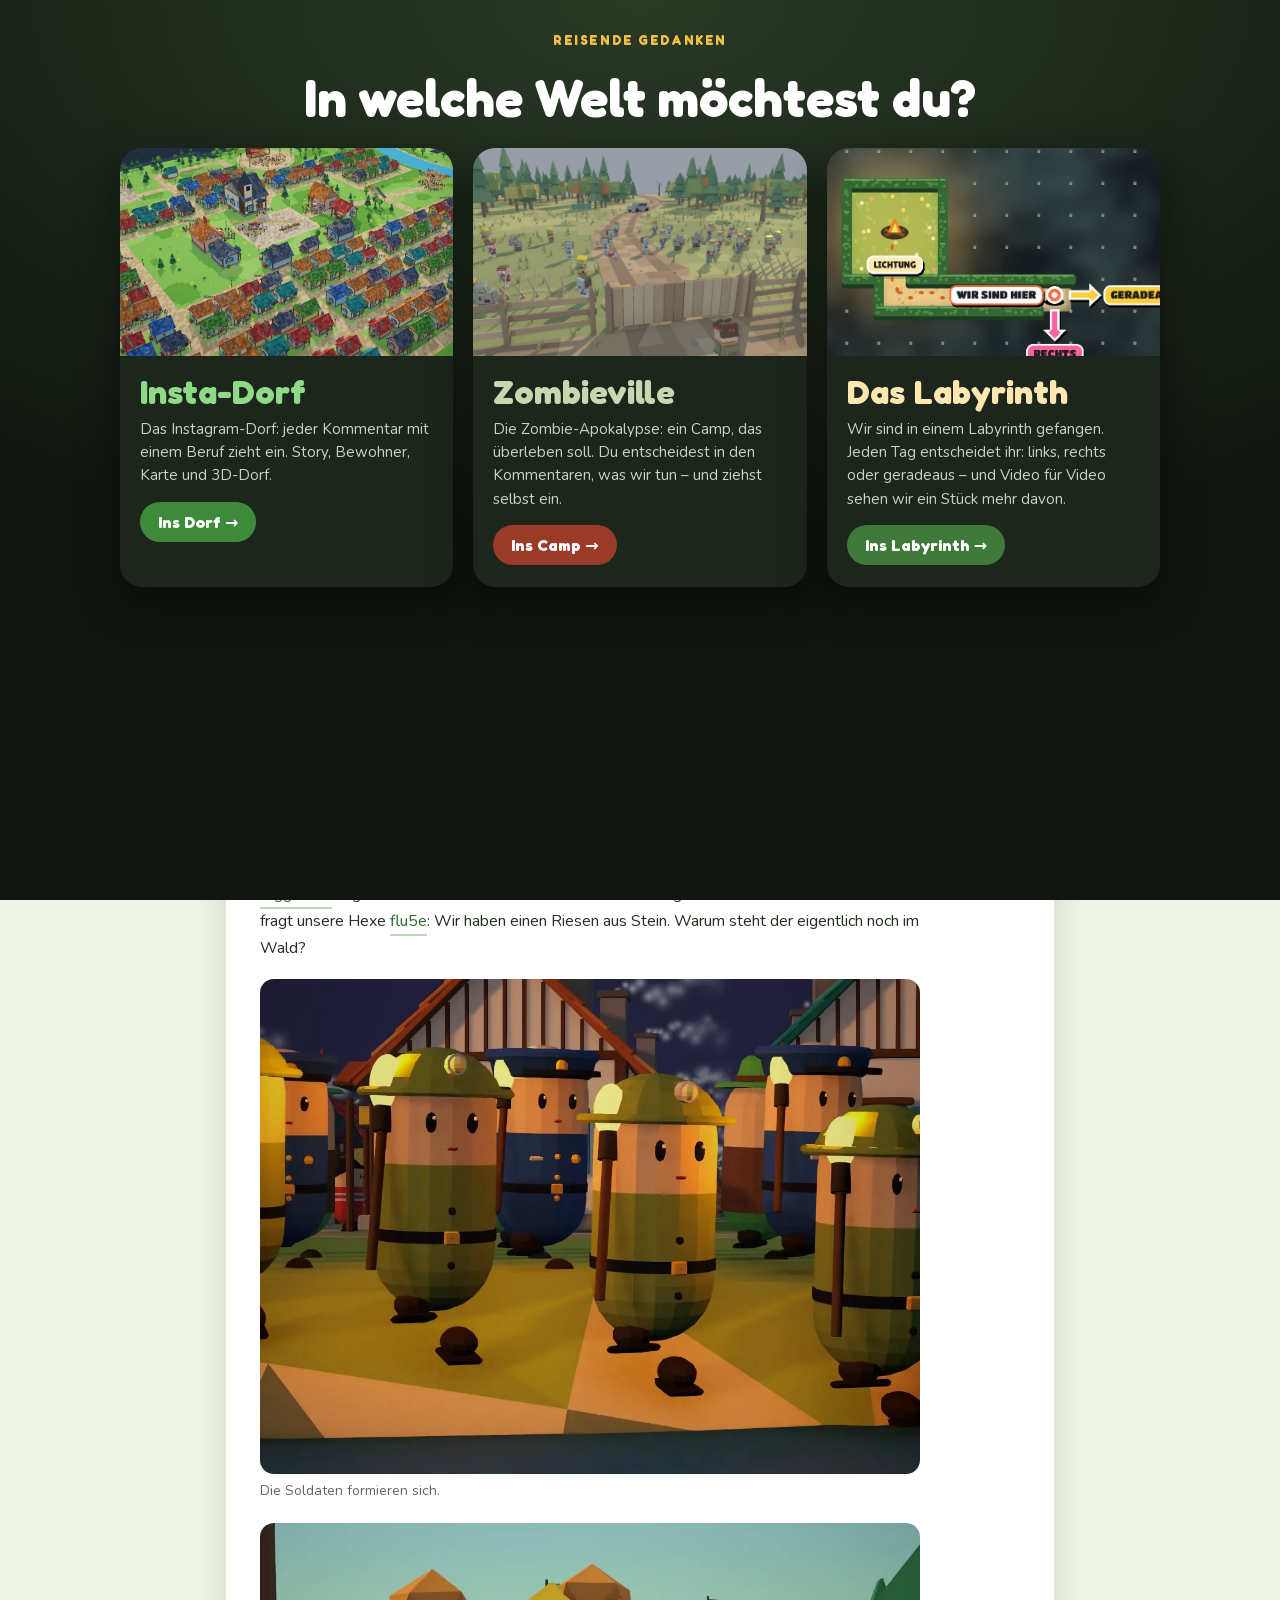
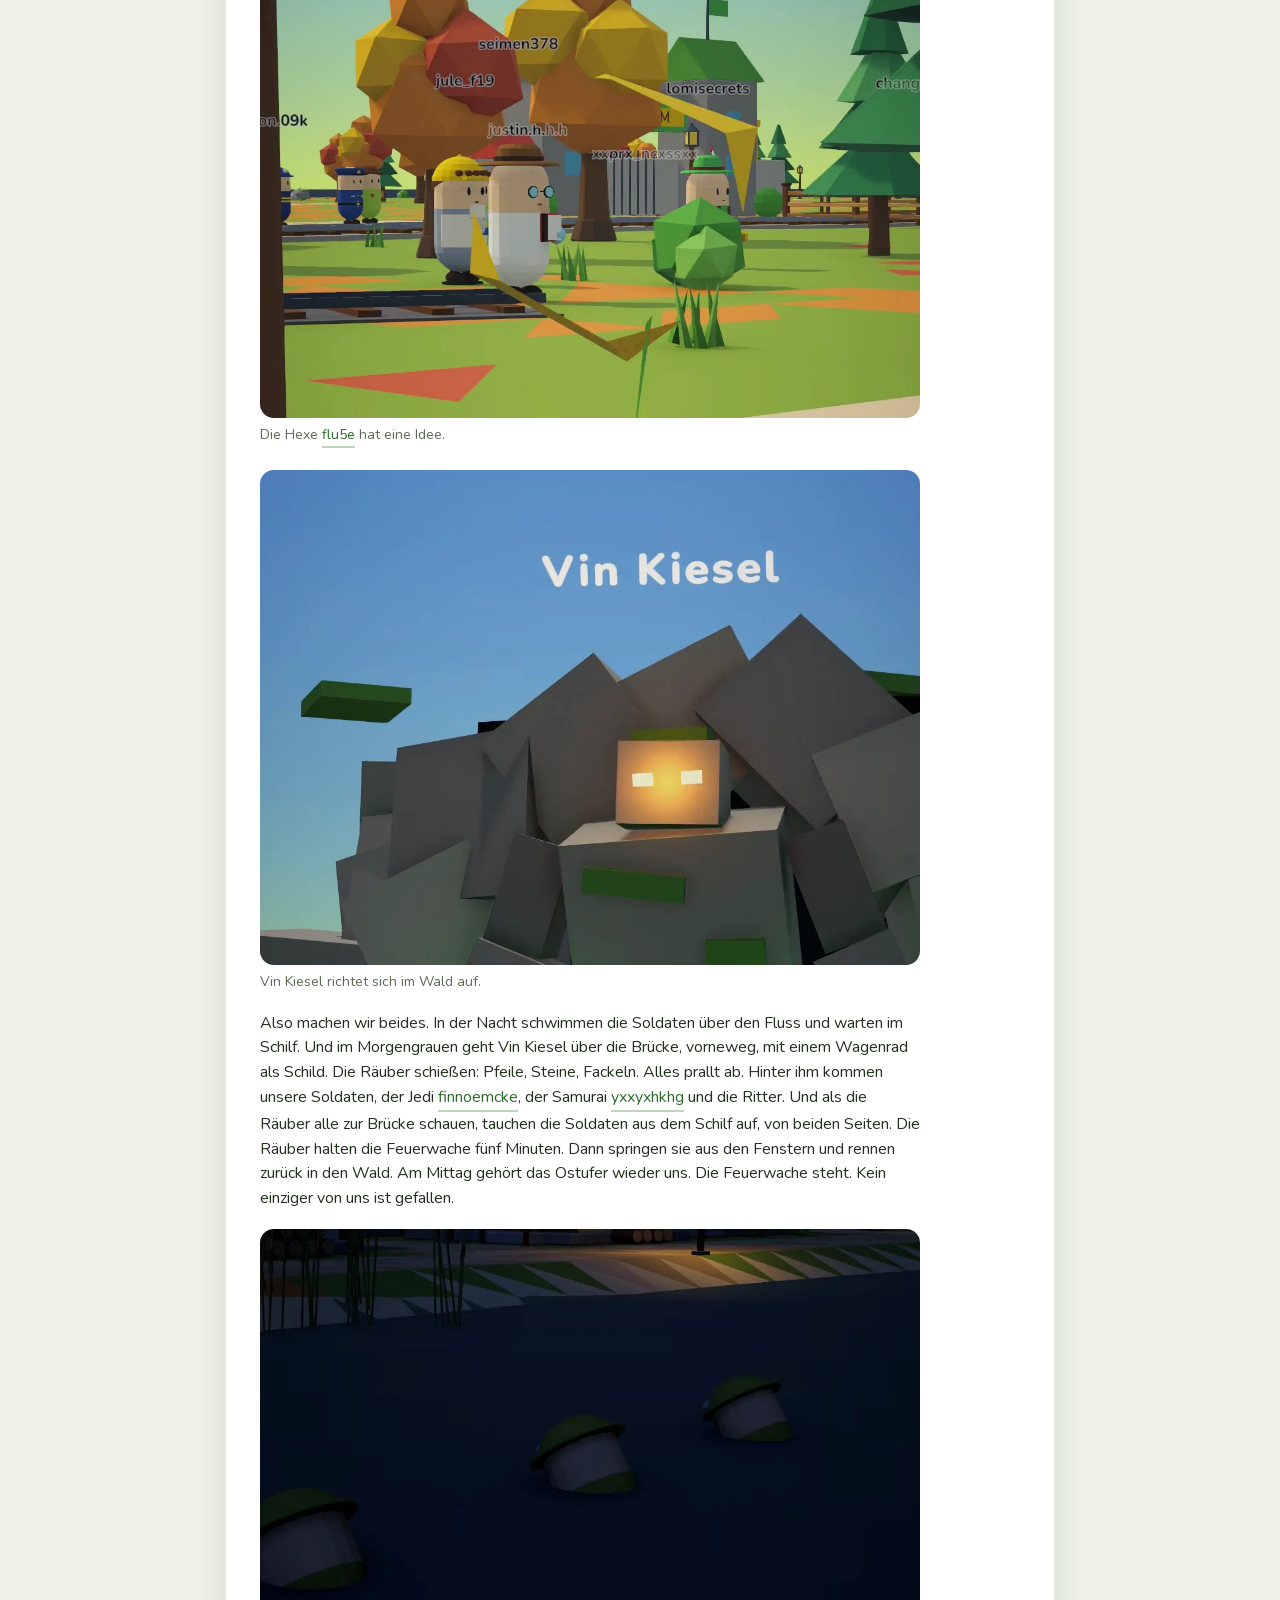
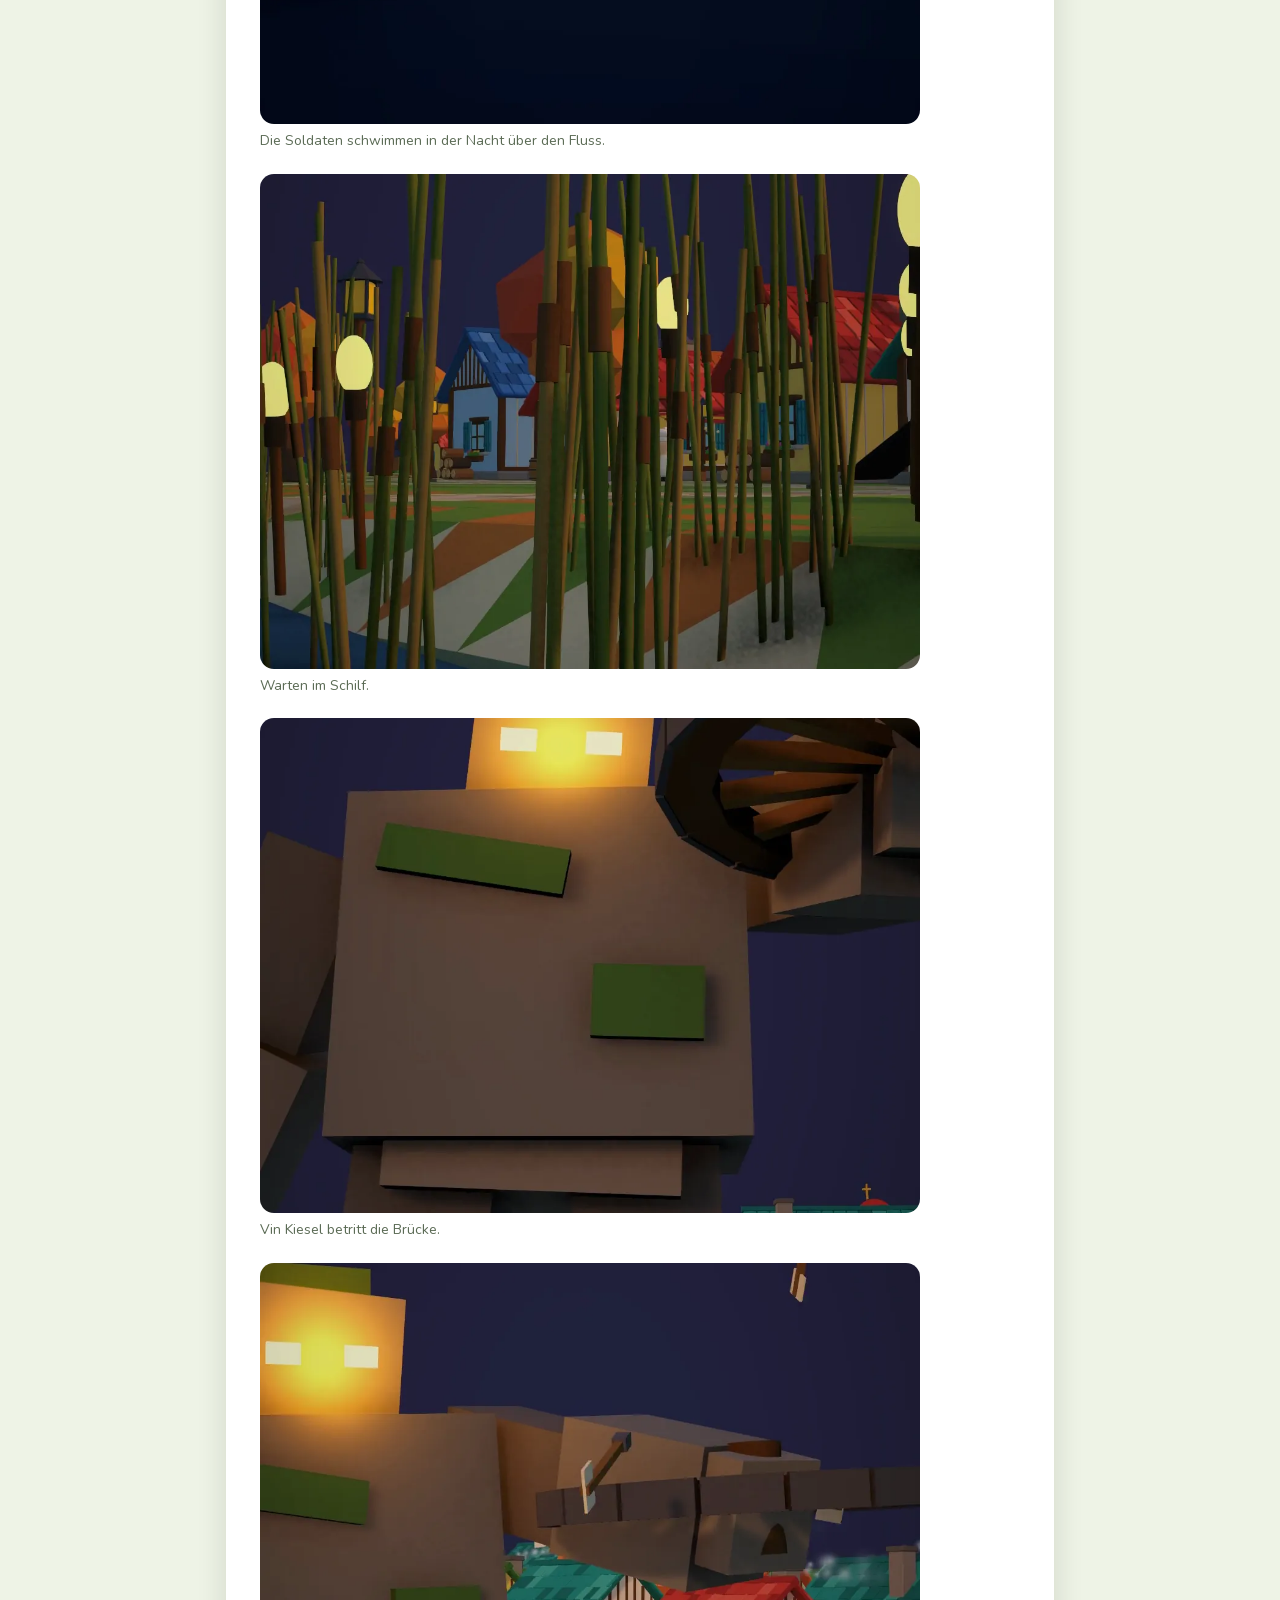
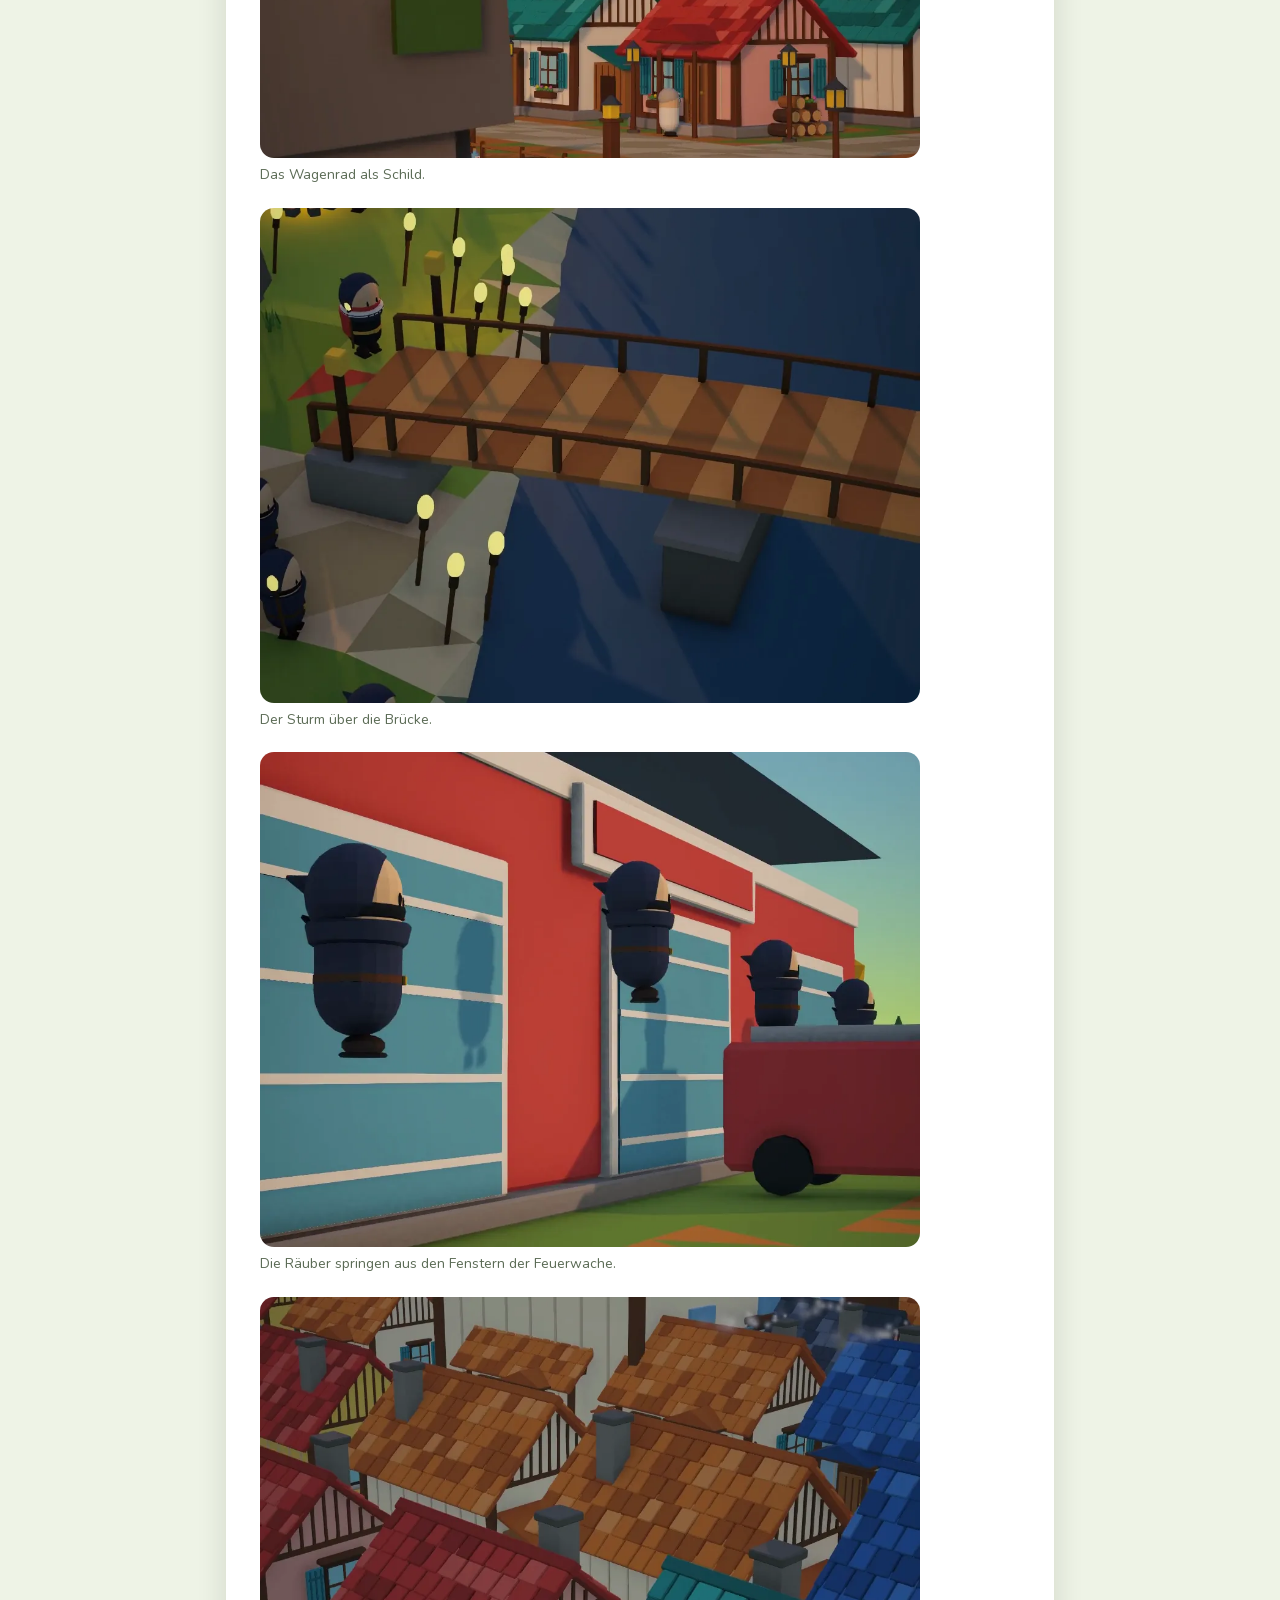
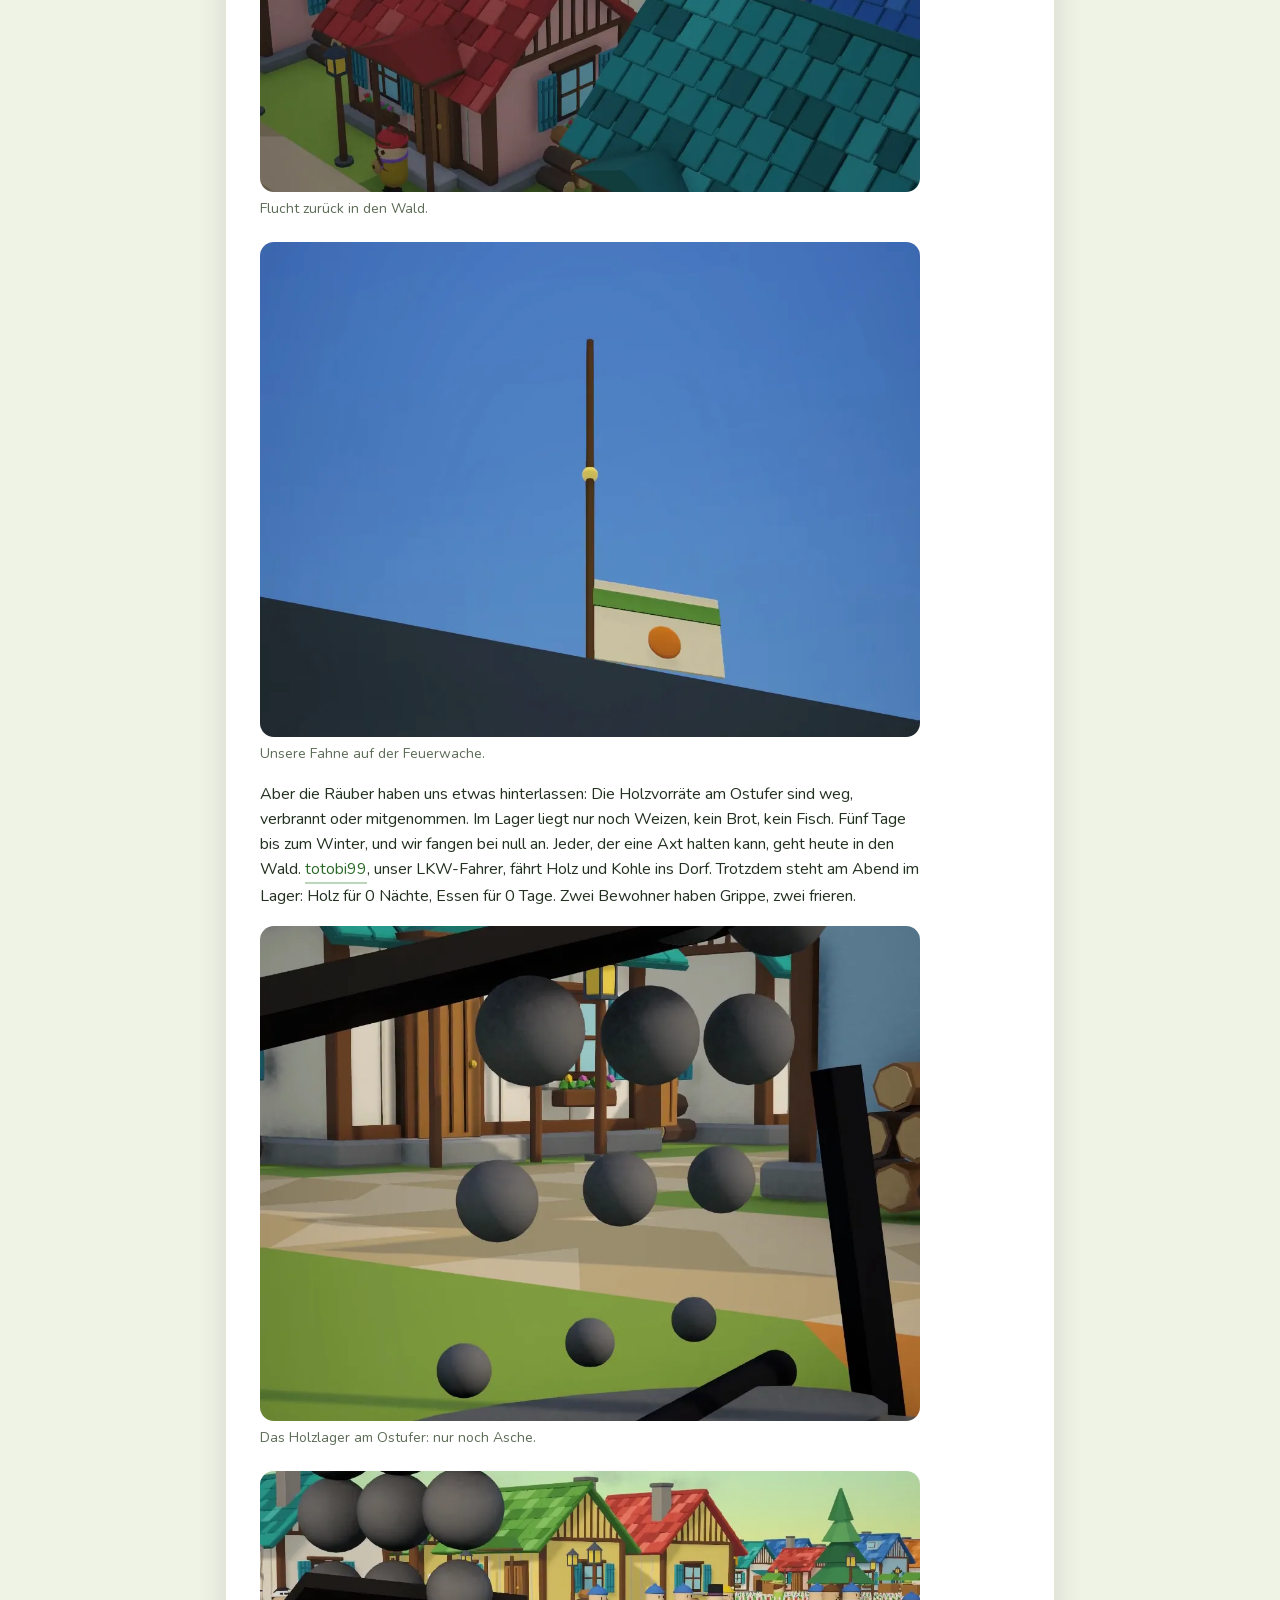
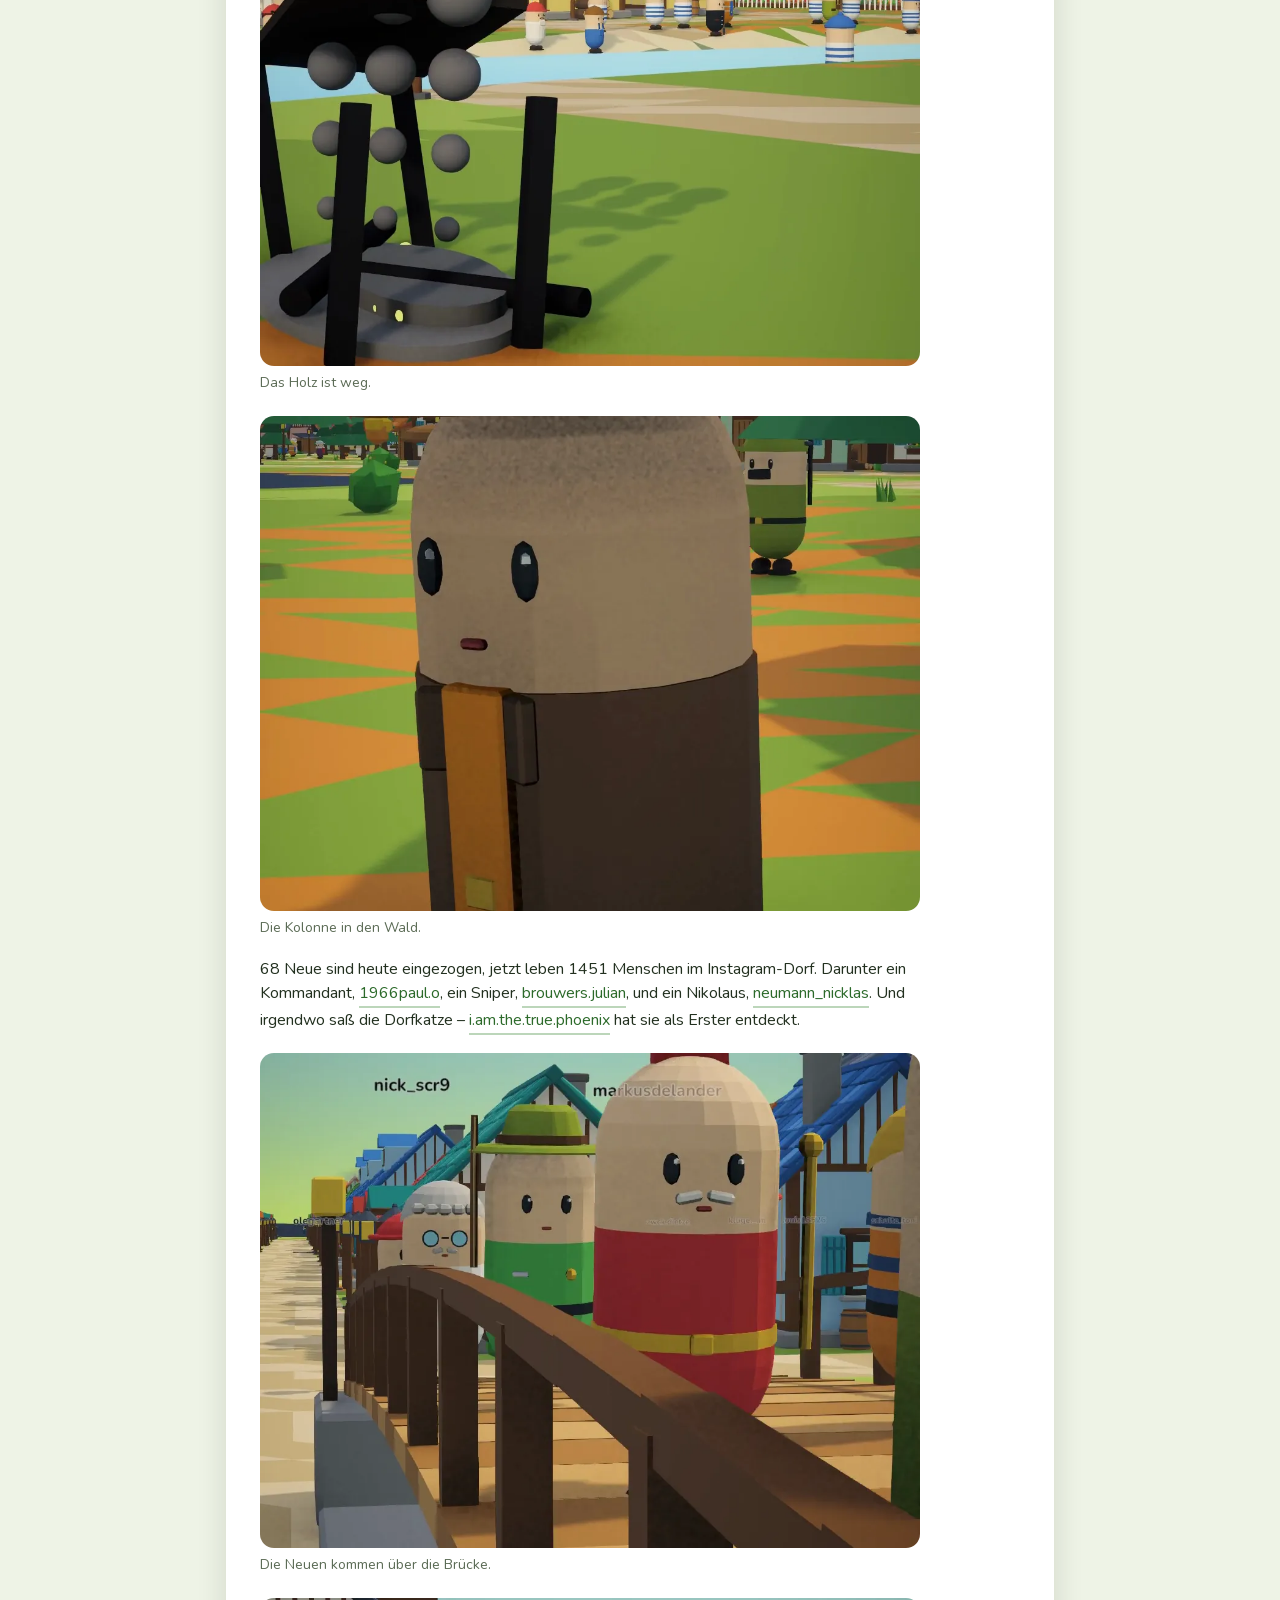
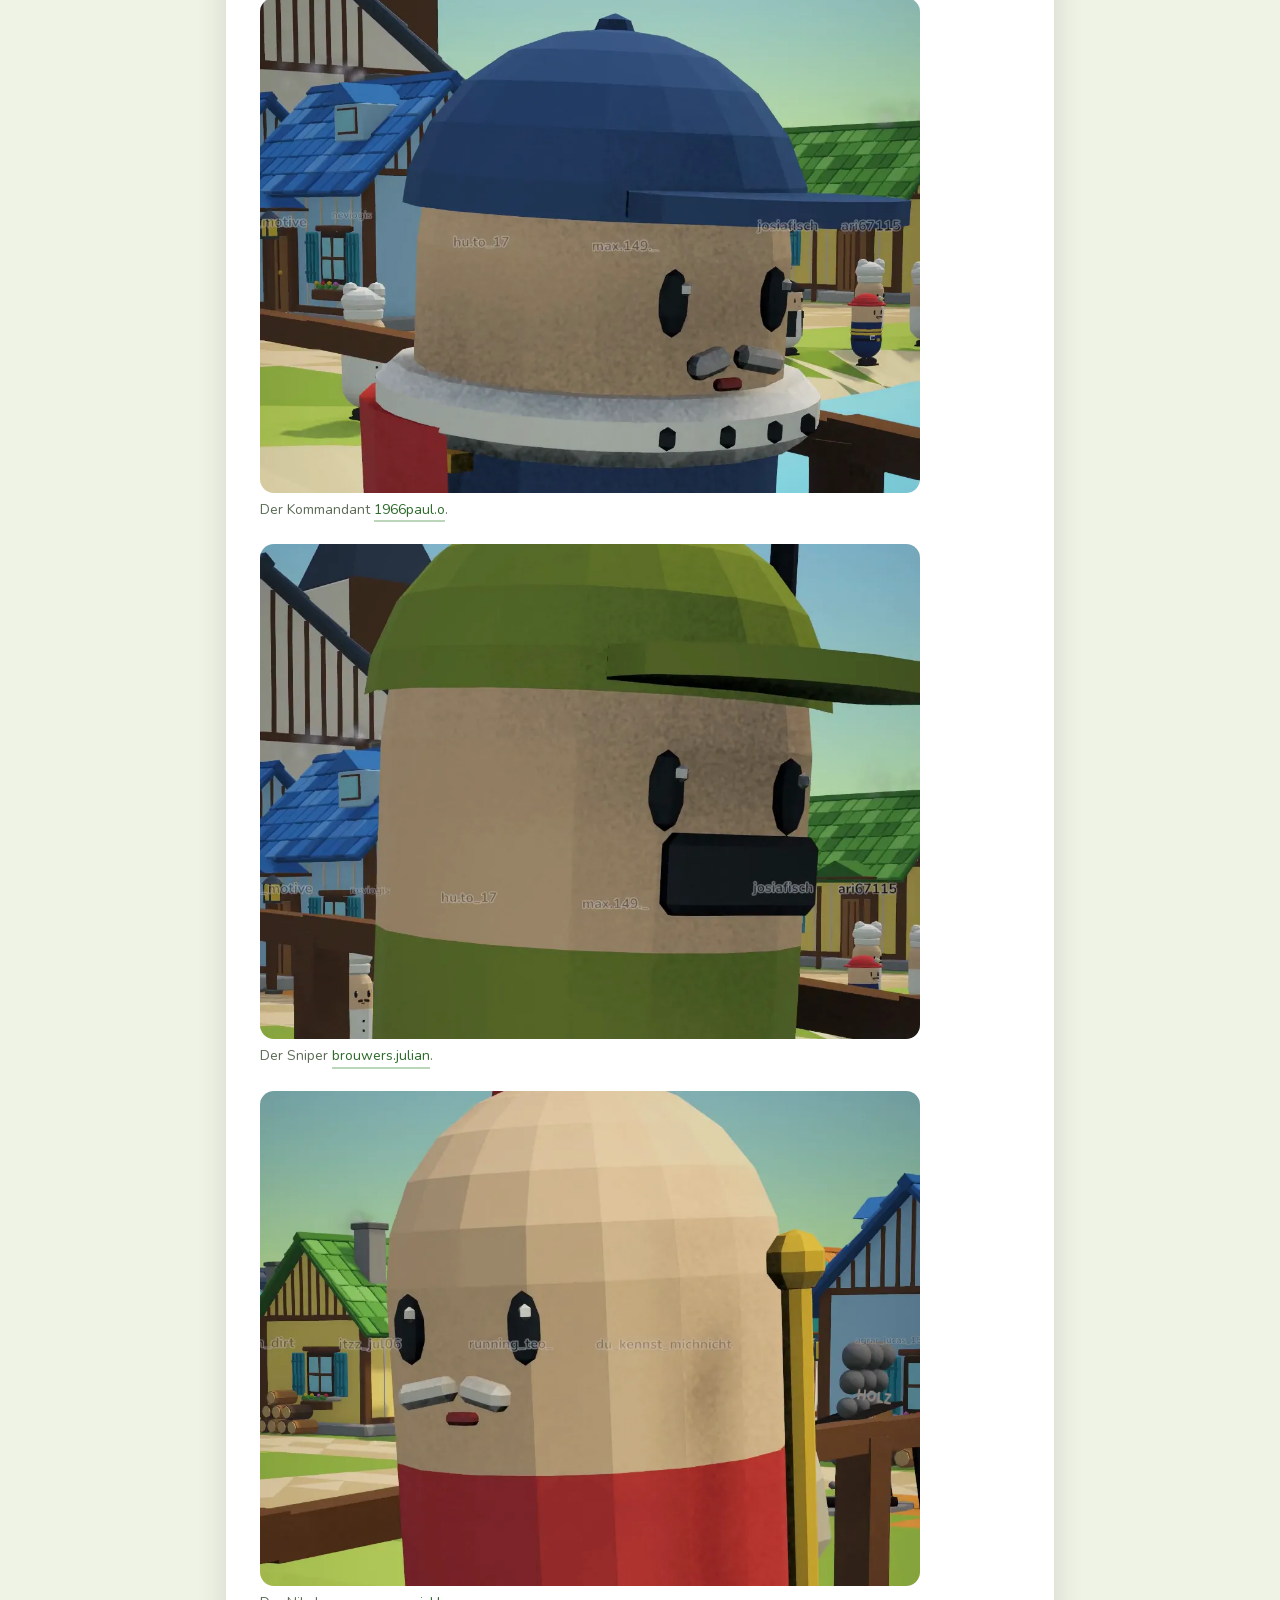
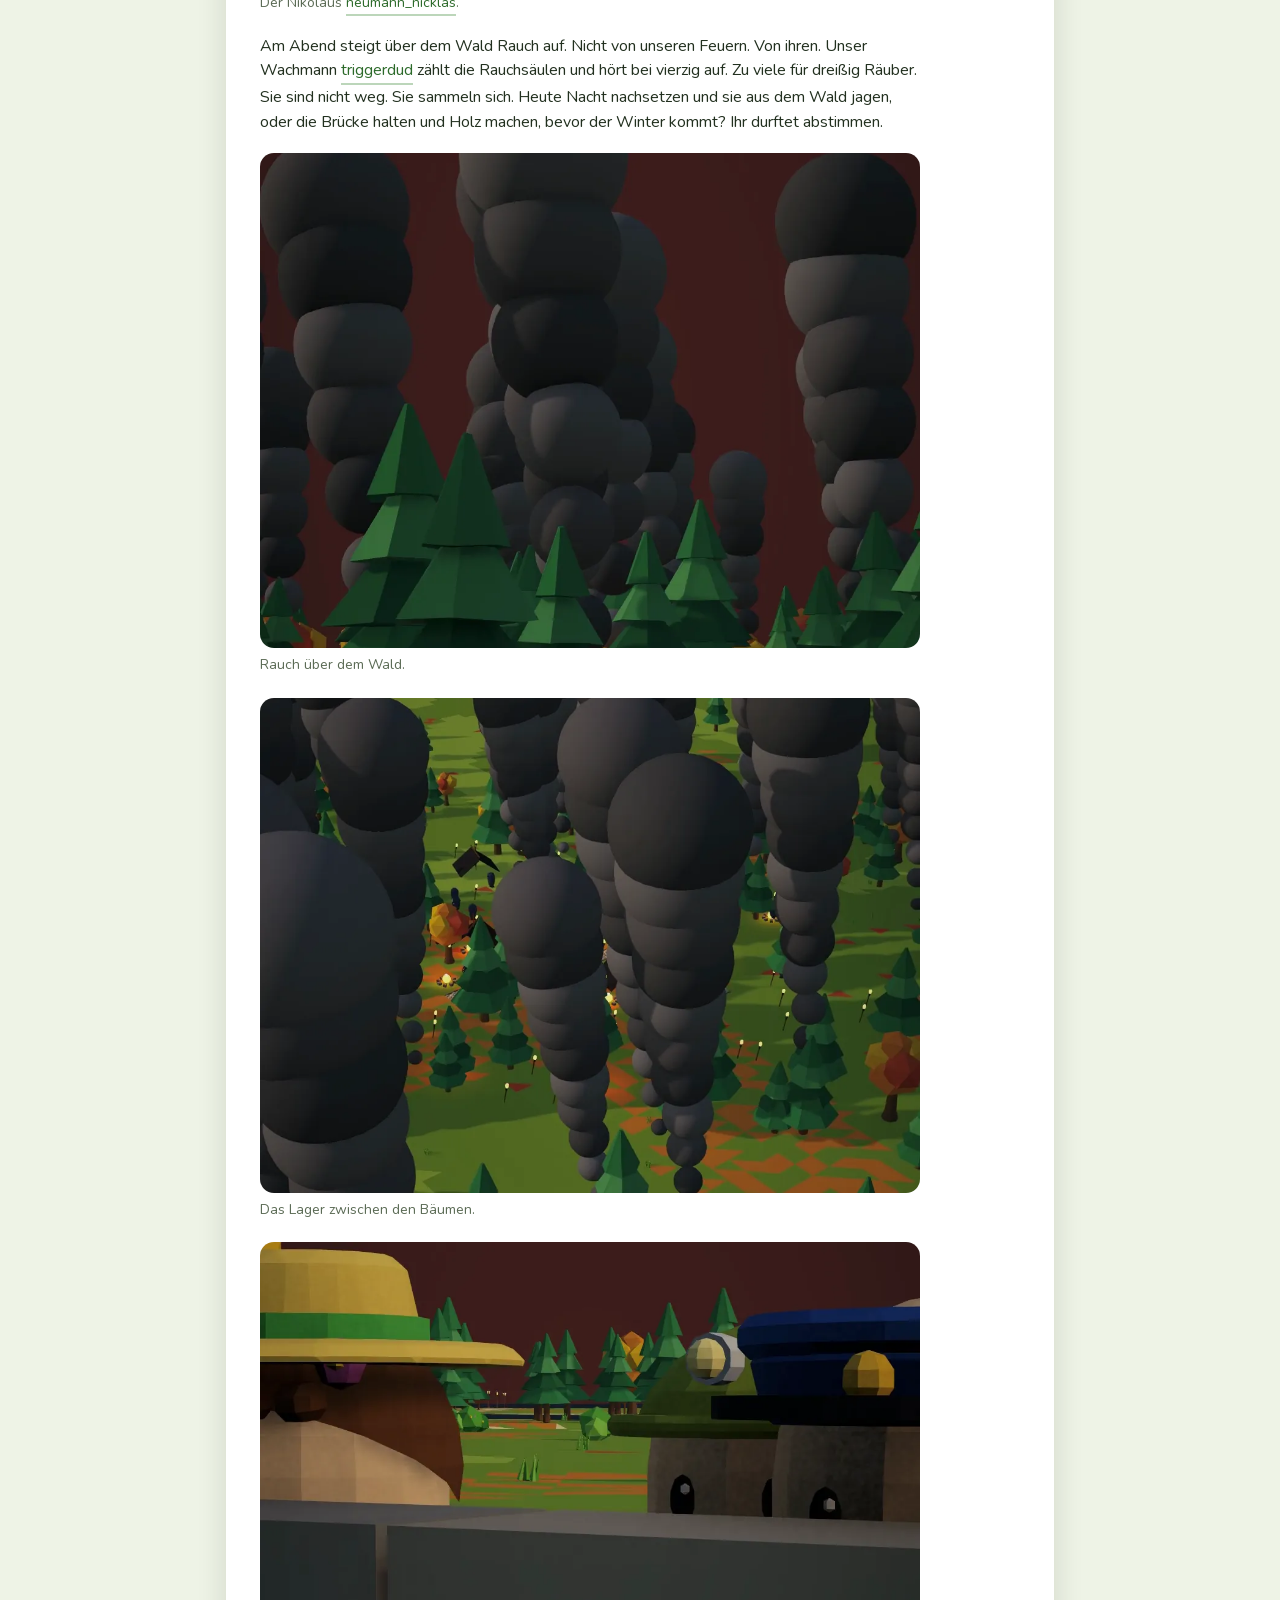
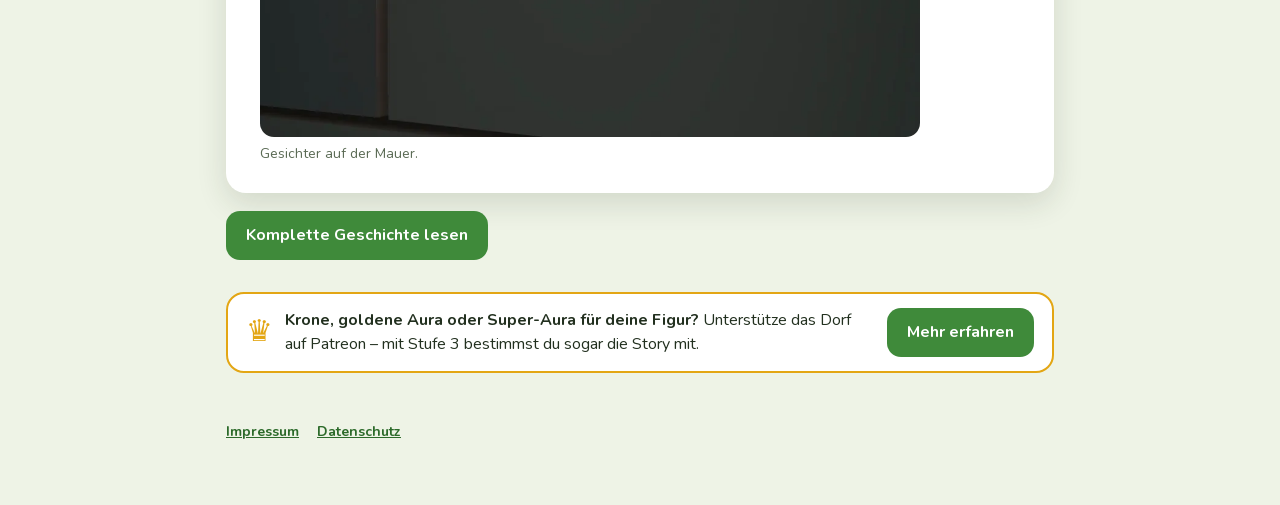
==== commit c5772995: "Dorf-Webseite aktualisiert" ====
--- a/index.html
+++ b/index.html
@@ -10,7 +10,7 @@
 <meta name="claude:viewport-fit-sides" content="cover">
 <meta name="description" content="Das Instagram-Dorf: die Geschichte jedes Tages, alle Bewohner mit Profil und das Lager.">
 <link rel="stylesheet" href="schrift/schriften.css">
-<link rel="stylesheet" href="style.css?v=d5871b24">
+<link rel="stylesheet" href="style.css?v=524395c4">
 
 <section class="welten" id="welten" aria-labelledby="welten-titel" hidden>
   <div class="welten-innen">
@@ -33,7 +33,7 @@
           <span class="welt-los welt-los-zombie">Ins Camp →</span>
         </span>
       </button>
-      <!-- Battle Insta Royale (30.10.2026, live since 31.10.2026) -->
+      <!-- Battle Insta Royale (30.10.2026, discarded 01.11.2026 - replaced by Das Labyrinth; markup kept, see BR_FREIGEGEBEN in bauen.py)
       <button type="button" class="welt welt-battle" id="welt-battle" data-umami-event="Welt" data-umami-event-welt="Battle Insta Royale">
         <span class="welt-bild" aria-hidden="true"></span>
         <span class="welt-text">
@@ -42,6 +42,16 @@
           <span class="welt-los welt-los-battle">Auf die Karte →</span>
         </span>
       </button>
+      -->
+      <!-- Das Labyrinth (01.11.2026, LAB_FREIGEGEBEN in bauen.py) -->
+      <button type="button" class="welt welt-lab" id="welt-labyrinth" data-umami-event="Welt" data-umami-event-welt="Das Labyrinth">
+        <span class="welt-bild" aria-hidden="true"></span>
+        <span class="welt-text">
+          <span class="welt-logo">Das Labyrinth</span>
+          <span class="welt-unter">Wir sind in einem Labyrinth gefangen. Jeden Tag entscheidet ihr: links, rechts oder geradeaus – und Video für Video sehen wir ein Stück mehr davon.</span>
+          <span class="welt-los welt-los-lab">Ins Labyrinth →</span>
+        </span>
+      </button>
     </div>
   </div>
 </section>
@@ -51,7 +61,8 @@
     <span class="weltleiste-titel">Welt:</span>
     <button type="button" class="weltknopf aktiv" id="welt-wechseln-dorf" aria-current="true">🏡 Insta-Dorf</button>
     <button type="button" class="weltknopf" id="welt-wechseln-zombie">🧟 Zombieville</button>
-    <button type="button" class="weltknopf" id="welt-wechseln-battle">🗺️ Battle Insta Royale</button>
+    <!-- <button type="button" class="weltknopf" id="welt-wechseln-battle">🗺️ Battle Insta Royale</button> (discarded 01.11.2026) -->
+    <button type="button" class="weltknopf" id="welt-wechseln-labyrinth">🌿 Das Labyrinth</button>
     <button type="button" class="weltknopf weltknopf-alle" id="welten-zurueck">Alle Welten</button>
   </div>
 </nav>
@@ -190,7 +201,7 @@
   </main>
 </div>
 
-<!-- Battle Insta Royale (30.10.2026, live since 31.10.2026): data daten/battleroyale.json (BattleInstaRoyale/Webseite/export.py), map bilder_br/karte.webp. Only names + roles, never comment texts. -->
+<!-- Battle Insta Royale (30.10.2026, discarded 01.11.2026 and replaced by Das Labyrinth - the markup stays for later, switched off by this comment):
 <div class="br" id="battleroyale" hidden>
   <header class="kopf br-kopf">
     <div class="kopf-bild br-kopf-bild" aria-hidden="true"></div>
@@ -301,6 +312,111 @@
     </aside>
   </main>
 </div>
+-->
+
+<!-- Das Labyrinth (01.11.2026): data daten/labyrinth.json + map bilder_lab/karte*.webp, both from InstaLabyrinth/Webseite/export.py + Karte/karte_rendern.py.
+     Only what the group has walked or seen (the rest is fog), names + roles as commented, never comment texts. -->
+<div class="lab" id="labyrinth" hidden>
+  <header class="kopf lab-kopf">
+    <div class="kopf-bild lab-kopf-bild" aria-hidden="true"></div>
+    <div class="huelle kopf-innen">
+      <p class="kicker">Gefangen zwischen den Hecken</p>
+      <h1>Das Labyrinth</h1>
+      <p class="unter">Wir sind auf einer Lichtung aufgewacht, ringsum nur Hecken. Jeden Tag entscheidet ihr, wohin wir gehen: links, rechts oder geradeaus. Video für Video sehen wir ein Stück mehr.</p>
+      <p class="lab-status" id="lab-status">…</p>
+      <dl class="zahlen">
+        <div><dt>Tag</dt><dd id="lab-tag">0</dd></div>
+        <div><dt>In der Gruppe</dt><dd id="lab-gesamt">0</dd></div>
+        <div><dt>Felder erkundet</dt><dd id="lab-erkundet">0</dd></div>
+      </dl>
+    </div>
+  </header>
+  <nav class="lab-leiste" aria-label="Bereiche im Labyrinth">
+    <div class="huelle reiter" role="tablist">
+      <button type="button" role="tab" class="reiter-knopf" id="lab-tab-karte" data-labtab="karte" aria-controls="lab-panel-karte" aria-selected="true" data-umami-event="Labyrinth Reiter" data-umami-event-reiter="Karte">Karte</button>
+      <button type="button" role="tab" class="reiter-knopf" id="lab-tab-teilnehmer" data-labtab="teilnehmer" aria-controls="lab-panel-teilnehmer" aria-selected="false" data-umami-event="Labyrinth Reiter" data-umami-event-reiter="Gruppe">Die Gruppe</button>
+      <button type="button" role="tab" class="reiter-knopf" id="lab-tab-chronik" data-labtab="chronik" aria-controls="lab-panel-chronik" aria-selected="false" data-umami-event="Labyrinth Reiter" data-umami-event-reiter="Chronik">Chronik</button>
+      <button type="button" role="tab" class="reiter-knopf" id="lab-tab-mitmachen" data-labtab="mitmachen" aria-controls="lab-panel-mitmachen" aria-selected="false" data-umami-event="Labyrinth Reiter" data-umami-event-reiter="Mitmachen">Mitmachen</button>
+    </div>
+  </nav>
+  <main class="huelle lab-main">
+    <p class="lab-beispiel" id="lab-beispiel" hidden>Testdaten: Diese Namen sind Platzhalter.</p>
+
+    <div class="lab-panel" id="lab-panel-karte" role="tabpanel" aria-labelledby="lab-tab-karte">
+      <section class="lab-block lab-kartenblock" aria-label="Die Karte">
+        <div class="filter lab-ansicht" role="group" aria-label="Ansicht">
+          <button type="button" class="chip aktiv" data-labansicht="nah" aria-pressed="true">Nah dran</button>
+          <button type="button" class="chip" data-labansicht="voll" aria-pressed="false">Ganzes Labyrinth</button>
+        </div>
+        <a class="lab-karte" id="lab-karte-link" href="bilder_lab/karte_nah.webp" target="_blank" rel="noopener">
+          <img id="lab-karte-bild" src="bilder_lab/karte_nah.webp" alt="Die Karte des Labyrinths: die Lichtung, der Weg der Gruppe, alles andere im Nebel" decoding="async">
+        </a>
+        <p class="hinweis-klein">Nur was wir schon gesehen haben, der Rest liegt im Nebel. Tippen öffnet die Karte groß. Stand: der zuletzt gepostete Tag.</p>
+      </section>
+      <section class="lab-block lab-heute" id="lab-heute" aria-labelledby="lab-heute-titel" hidden>
+        <p class="etikett" id="lab-heute-etikett">Abstimmung</p>
+        <h2 id="lab-heute-titel">Heute: links, rechts oder geradeaus?</h2>
+        <ul class="lab-optionen" id="lab-optionen"></ul>
+        <p class="hinweis-klein" id="lab-abst-hinweis">Stimm in der Instagram-Umfrage ab <strong>und</strong> schreib die Richtung in die Kommentare – beides zählt. Der Stand wird von Hand nachgetragen.</p>
+      </section>
+      <section class="lab-block" id="lab-finale" hidden><h2 id="lab-finale-text"></h2></section>
+    </div>
+
+    <div class="lab-panel" id="lab-panel-teilnehmer" role="tabpanel" aria-labelledby="lab-tab-teilnehmer" hidden>
+      <div class="suchleiste lab-suchleiste">
+        <label for="lab-suche" class="sr">Insta-Namen oder Rolle suchen</label>
+        <input id="lab-suche" type="search" placeholder="Deinen Insta-Namen oder eine Rolle suchen" autocomplete="off" spellcheck="false">
+        <div class="filter" id="lab-filter" role="group" aria-label="Filter"></div>
+      </div>
+      <p class="treffer" id="lab-treffer" aria-live="polite"></p>
+      <div class="lab-tabelle-huelle">
+        <table class="lab-tabelle">
+          <thead><tr><th scope="col">Name</th><th scope="col">Rolle</th><th scope="col">Status</th><th scope="col" class="lab-num">Treffer</th><th scope="col" class="lab-num">Dabei seit</th></tr></thead>
+          <tbody id="lab-tbody"></tbody>
+        </table>
+      </div>
+      <button type="button" class="knopf lab-knopf" id="lab-mehr" hidden>Mehr anzeigen</button>
+      <p class="hinweis-klein">Im Labyrinth stirbt niemand. Wer zu schwer verletzt ist, wird von den anderen getragen und bleibt hier gelistet.</p>
+    </div>
+
+    <div class="lab-panel" id="lab-panel-chronik" role="tabpanel" aria-labelledby="lab-tab-chronik" hidden>
+      <div id="lab-chronik-liste"><p class="hinweis-klein">Lade die Chronik …</p></div>
+    </div>
+
+    <div class="lab-panel" id="lab-panel-mitmachen" role="tabpanel" aria-labelledby="lab-tab-mitmachen" hidden>
+      <section class="lab-block" aria-labelledby="lab-mitmachen-titel">
+        <h2 id="lab-mitmachen-titel">So gehst du mit</h2>
+        <ol class="zv-schritte">
+          <li><strong>Folge <a href="https://www.instagram.com/reisendegedanken/" target="_blank" rel="noopener">@reisendegedanken</a></strong> auf Instagram.</li>
+          <li><strong>Kommentiere unter dem neuesten Labyrinth-Video, als was du mitgehst:</strong> Ritterin, Späher, Ärztin, Bäcker, Magier … egal was.</li>
+          <li><strong>Schreib dazu die Richtung</strong> (links, rechts oder geradeaus) und stimm in der <strong>Instagram-Umfrage</strong> im Video ab. Beides zählt.</li>
+        </ol>
+        <p class="hinweis-klein">Wer kommentiert und dem Kanal folgt, ist am nächsten Tag Teil der Gruppe. Hier erscheinen nur dein Insta-Name und deine Rolle, nie der Kommentar selbst.</p>
+      </section>
+      <section class="lab-block lab-schluessel" aria-labelledby="lab-schluessel-titel">
+        <p class="etikett">Versteckspiel</p>
+        <h2 id="lab-schluessel-titel">🔑 Wo ist der goldene Schlüssel?</h2>
+        <p>In jedem Labyrinth-Video ist irgendwo ein <strong>goldener Schlüssel</strong> versteckt, nur ein, zwei Sekunden lang. Wer ihn zuerst findet und in die Kommentare schreibt, wo er war, wird im nächsten Video genannt.</p>
+        <ul class="lab-finder" id="lab-finder" hidden></ul>
+      </section>
+      <section class="lab-block" aria-labelledby="lab-regeln-titel">
+        <h2 id="lab-regeln-titel">Die Regeln</h2>
+        <ul class="lab-regeln">
+          <li><strong>Ein Tag, eine Richtung:</strong> Die Gruppe geht gemeinsam in die Richtung mit den meisten Stimmen (Umfrage und Kommentare zusammen), bis zur nächsten Abzweigung, Sackgasse oder Kammer.</li>
+          <li><strong>Nebel:</strong> Auf der Karte siehst du nur, wo wir schon waren. Wie groß das Labyrinth ist und wo der Ausgang liegt, weiß niemand.</li>
+          <li><strong>Kreaturen:</strong> Manche Gänge sind bewacht. Dann kämpft die Gruppe – wer kämpfen kann, steht vorne. Je mehr wir sind, desto stärker sind wir.</li>
+          <li><strong>Niemand stirbt:</strong> Verletzte werden getragen und bleiben in der Gruppe.</li>
+        </ul>
+      </section>
+    </div>
+
+    <aside class="supporter-leiste zv-patreon">
+      <span class="supporter-krone">♛</span>
+      <p><strong>Einblicke hinter die Kulissen?</strong> Das Labyrinth läuft über dasselbe Patreon wie das Insta-Dorf.</p>
+      <a class="knopf" href="https://www.patreon.com/ReisendeGedanken" target="_blank" rel="noopener" data-umami-event="Patreon" data-umami-event-ort="labyrinth-leiste">Zu Patreon</a>
+    </aside>
+  </main>
+</div>
 
 
 <header class="kopf">
@@ -433,7 +549,7 @@
 
 <script type="importmap">{ "imports": { "three": "./lib/three.module.min.js" } }</script>
 <script defer src="https://cloud.umami.is/script.js" data-website-id="80cb14ef-1eda-40cc-8519-9f694c1fff23" data-domains="instadorf.de"></script>
-<script src="app.js?v=3dcab031"></script>
+<script src="app.js?v=7ec9b64b"></script>
 
 </body>
 </html>
--- a/style.css
+++ b/style.css
@@ -545,3 +545,57 @@
 @media (prefers-color-scheme: dark) { :root:not([data-theme="light"]) .br-beispiel { background: #4a3a12; color: #ffd98a; } :root:not([data-theme="light"]) .br-tagblock .etikett { color: #ffb15c; } }
 :root[data-theme="dark"] .br-beispiel { background: #4a3a12; color: #ffd98a; }
 :root[data-theme="dark"] .br-tagblock .etikett { color: #ffb15c; }
+
+/* Das Labyrinth (01.11.2026, replaces Battle Insta Royale in the world chooser): hedge green, warm sand, fog */
+.welt-lab { cursor: pointer; outline: 3px solid transparent; transition: transform .15s, outline-color .15s; }
+.welt-lab:hover, .welt-lab:focus-visible { transform: translateY(-3px); outline-color: #f2c04a; }
+.welt-lab .welt-bild { background-image: url("bilder_lab/karte_nah.webp"); background-position: center 45%; }
+.welt-lab .welt-logo { color: #ffe7b0; }
+.welt-los-lab { background: #3f7a3a; }
+.weltknopf.aktiv.weltknopf-lab { background: #3f7a3a; border-color: #3f7a3a; color: #fff; }
+html.welt-lab .kopf:not(.lab-kopf), html.welt-lab .reiter-leiste, html.welt-lab main:not(.lab-main), html.welt-lab #supporter-leiste { display: none; }
+.lab-kopf { background: #1d2a22; }
+.lab-kopf-bild { background-image: url("bilder_lab/karte_nah.webp"); background-position: center 45%; }
+.lab-kopf-bild::after { background: linear-gradient(180deg, rgba(14, 24, 16, .35) 0%, rgba(14, 24, 16, .62) 45%, rgba(10, 18, 12, .93) 100%); }
+.lab-kopf h1 { color: #ffe7b0; }
+.lab-status { margin: 8px 0 0; font: 700 15px var(--display); color: #bfe3a0; }
+.lab-leiste { position: sticky; top: env(safe-area-inset-top, 0px); z-index: 6; background: var(--bg); border-bottom: 2px solid var(--linie); }
+.lab-leiste .reiter-knopf[aria-selected="true"] { border-bottom-color: #3f7a3a; }
+.lab-main { gap: 22px; }
+.lab-panel { display: grid; gap: 22px; }
+.lab-panel[hidden] { display: none; }
+.lab-block { background: var(--flaeche); border-radius: 20px; padding: 22px clamp(16px, 4vw, 30px); box-shadow: var(--schatten); display: grid; gap: 12px; }
+.lab-block h2 { font-size: clamp(22px, 4.4vw, 30px); }
+.lab-kartenblock { padding: 14px; }
+.lab-karte { display: block; border-radius: 16px; overflow: hidden; background: #141c20; line-height: 0; }
+.lab-karte img { display: block; width: 100%; height: auto; }
+.lab-beispiel { margin: 0; padding: 10px 14px; border-radius: 12px; background: #fff3d6; color: #6b4a00; font-weight: 700; font-size: 14px; }
+.lab-optionen { list-style: none; margin: 0; padding: 0; display: grid; grid-template-columns: repeat(3, 1fr); gap: 10px; }
+@media (max-width: 560px) { .lab-optionen { grid-template-columns: 1fr; } }
+.lab-opt { display: grid; gap: 6px; padding: 14px; border-radius: 16px; border: 3px solid var(--c); background: color-mix(in srgb, var(--c) 14%, var(--flaeche)); }
+.lab-opt strong { font: 700 22px var(--display); }
+.lab-opt-links { --c: #40a8ff; } .lab-opt-geradeaus { --c: #e8b400; } .lab-opt-rechts { --c: #ff60a0; }
+.lab-opt-pfeil { font-size: 26px; line-height: 1; }
+.lab-opt.lab-zu { --c: #9aa39a; opacity: .7; }
+.lab-stimmen { font-size: 14px; color: var(--leise); font-weight: 700; }
+.lab-balken { height: 10px; border-radius: 6px; background: var(--linie); overflow: hidden; }
+.lab-balken i { display: block; height: 100%; background: var(--c); border-radius: 6px; }
+.lab-wind { font-size: 13px; font-weight: 700; color: #2f6f9f; }
+.lab-suchleiste input { font: inherit; font-size: 16px; padding: 12px 14px; border-radius: 14px; border: 2px solid var(--linie); background: var(--flaeche); color: var(--text); width: 100%; }
+.lab-tabelle-huelle { overflow-x: auto; background: var(--flaeche); border-radius: 16px; box-shadow: var(--schatten); }
+.lab-tabelle { width: 100%; border-collapse: collapse; min-width: 520px; font-size: 15px; }
+.lab-tabelle th, .lab-tabelle td { text-align: left; padding: 10px 12px; border-bottom: 1px solid var(--linie); }
+.lab-tabelle th { background: var(--flaeche-2); font-family: var(--display); font-size: 14px; }
+.lab-tabelle .lab-num { text-align: right; font-variant-numeric: tabular-nums; }
+.lab-tabelle tr.lab-verletzt td:nth-child(3) { color: #c2410c; font-weight: 700; }
+.lab-tabelle tr.lab-ausgeschieden td { color: var(--leise); }
+.lab-knopf { background: #3f7a3a; color: #fff; }
+.lab-knopf:hover { background: #33652f; }
+.lab-tagblock .etikett { color: #3f7a3a; }
+.lab-ereignisse { margin: 0; padding-left: 1.2em; display: grid; gap: 4px; font-size: 15px; }
+.lab-zeit { font-weight: 700; color: var(--leise); margin-right: 4px; }
+.lab-regeln { margin: 0; padding-left: 1.2em; display: grid; gap: 8px; }
+.lab-schluessel { background: linear-gradient(135deg, #fff6d8, #ffe7a3); color: #3b2c00; }
+.lab-schluessel h2, .lab-schluessel .etikett { color: #7a5600; }
+.lab-finder { margin: 0; padding-left: 1.1em; }
+@media (prefers-color-scheme: dark) { :root:not([data-theme="light"]) .lab-tagblock .etikett { color: #9ed07f; } }
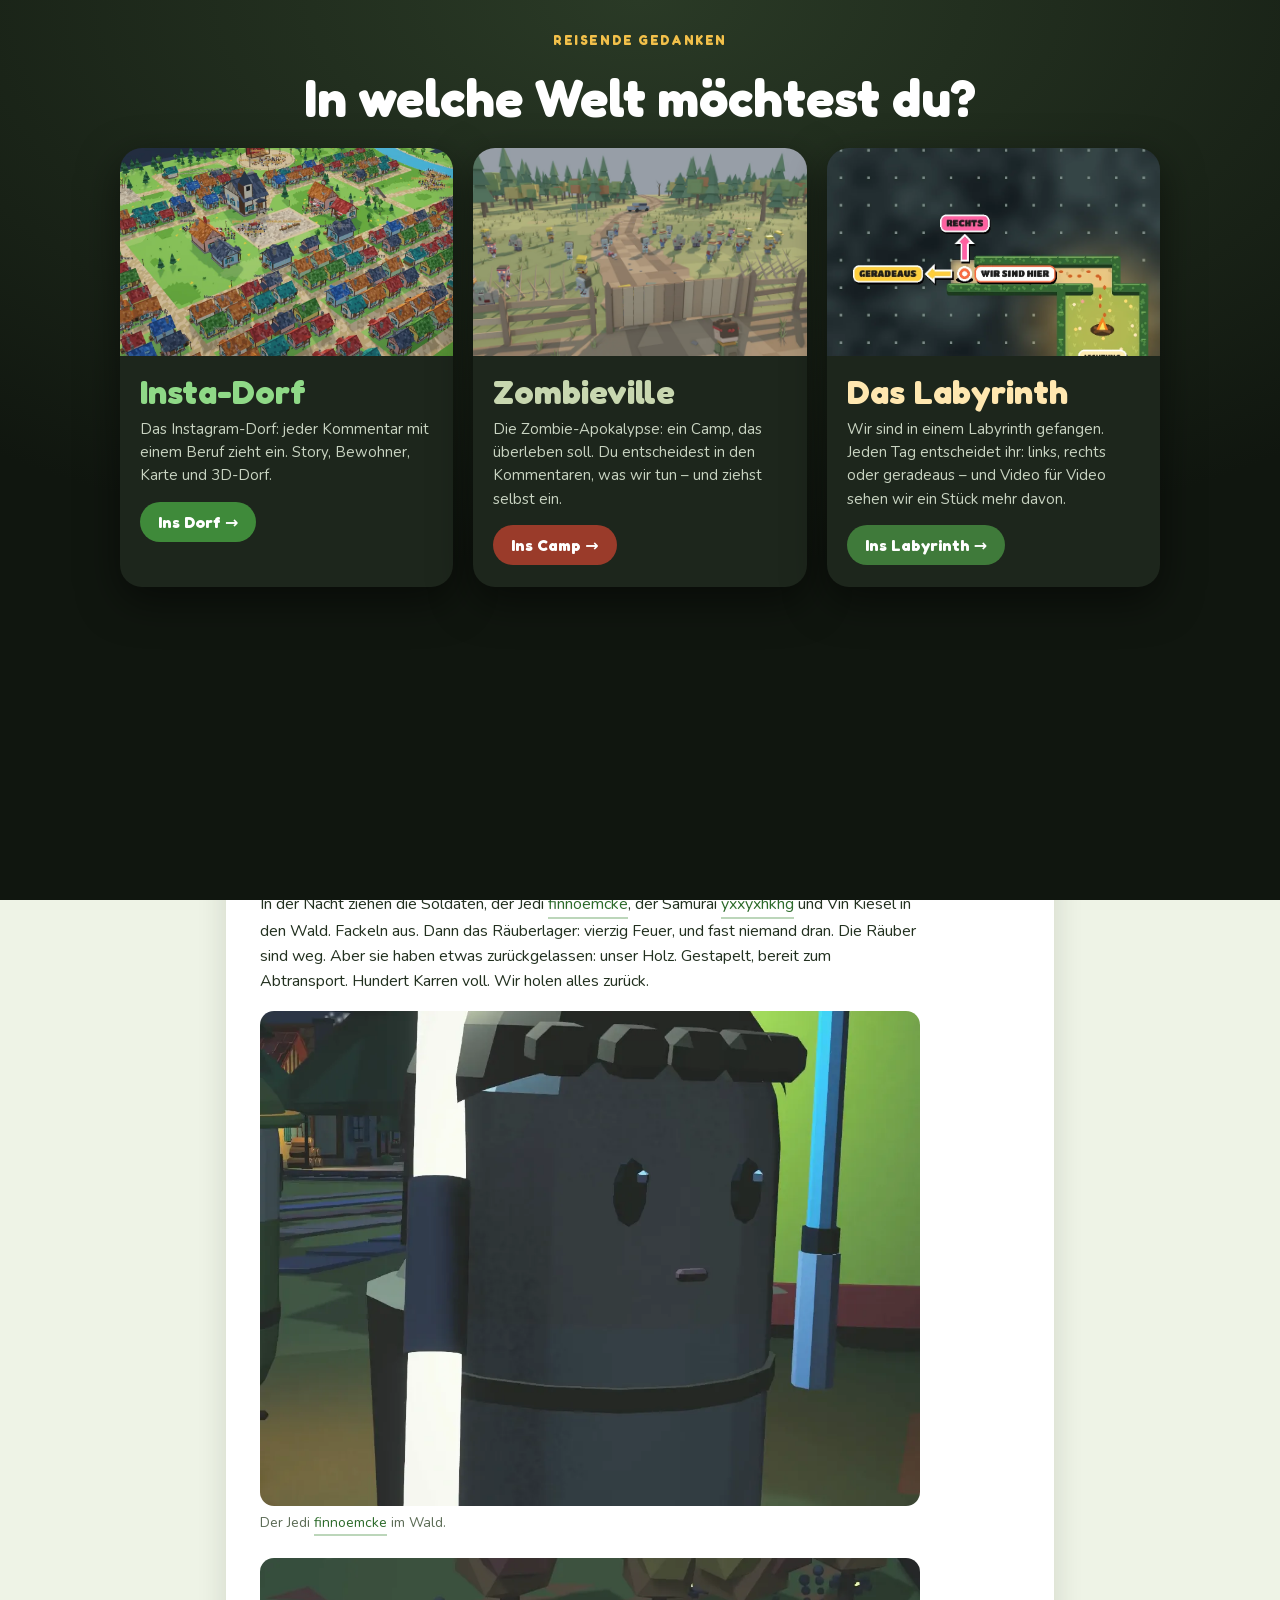
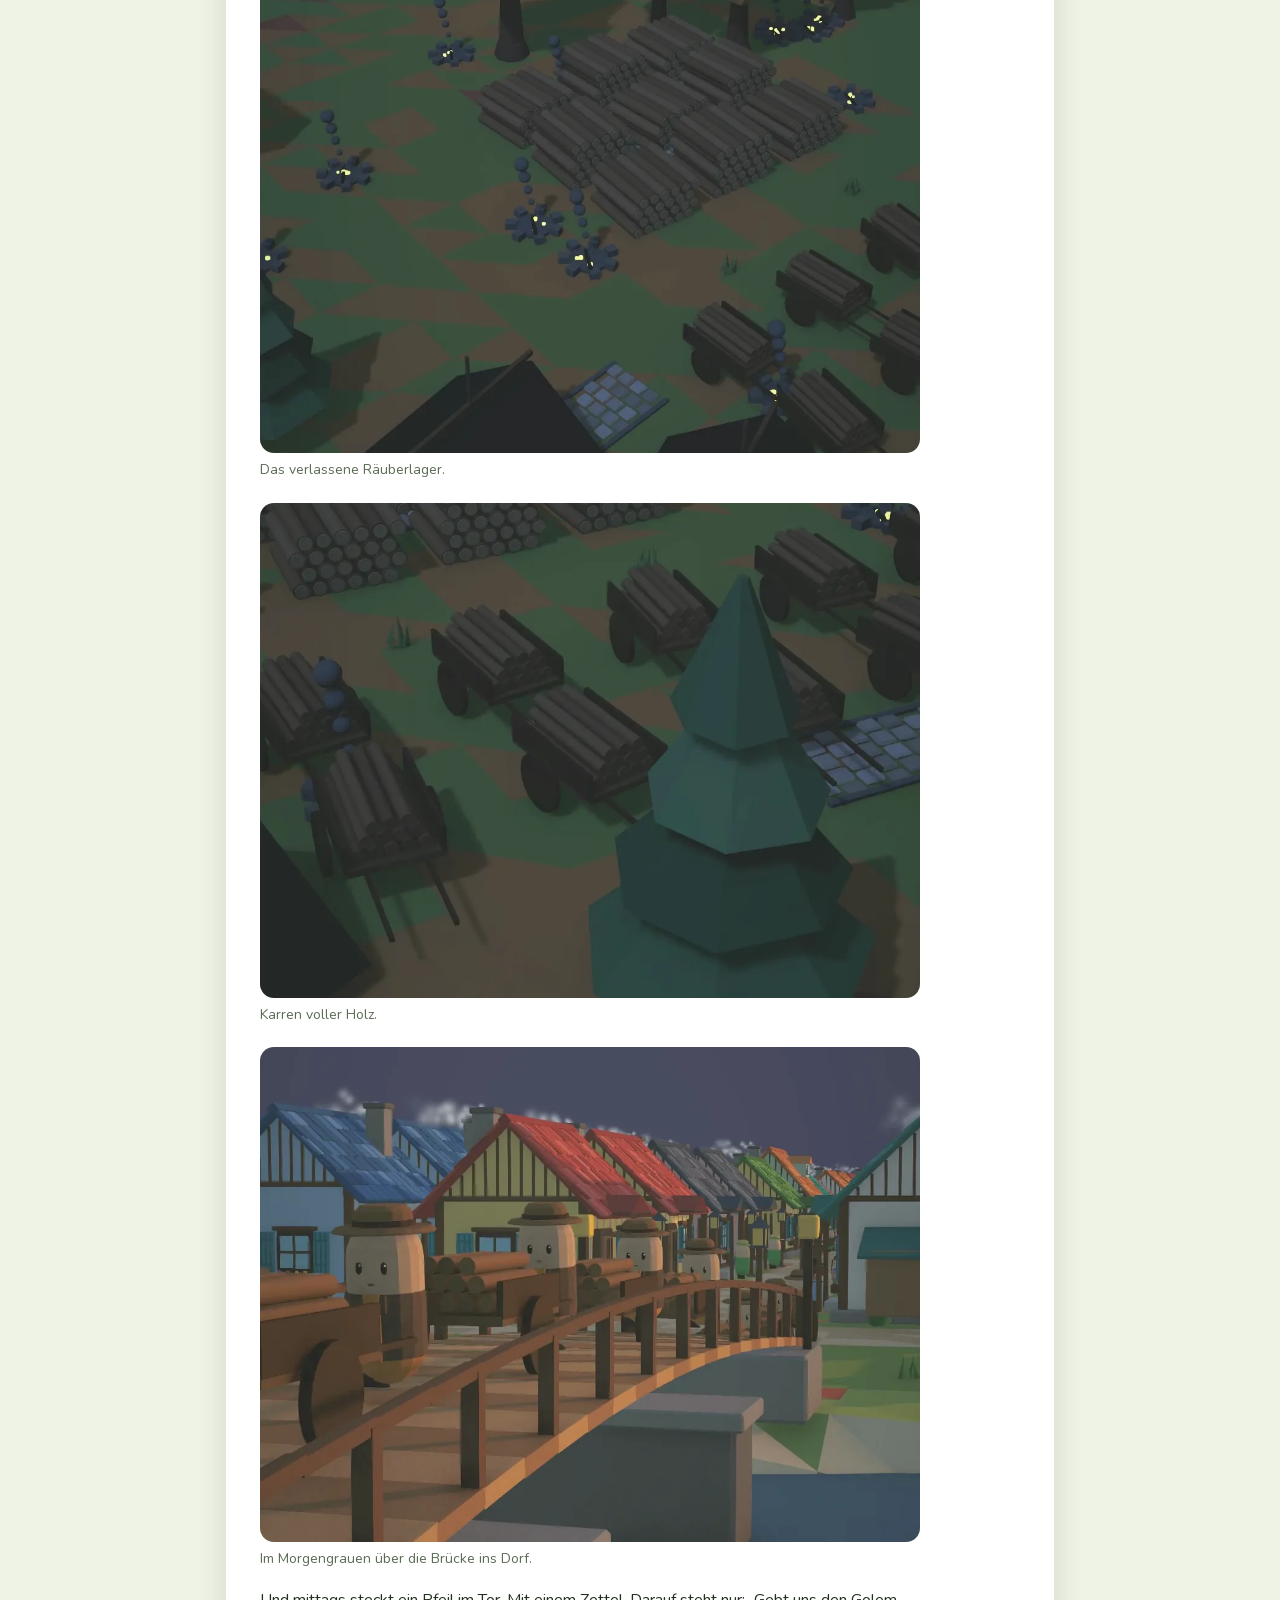
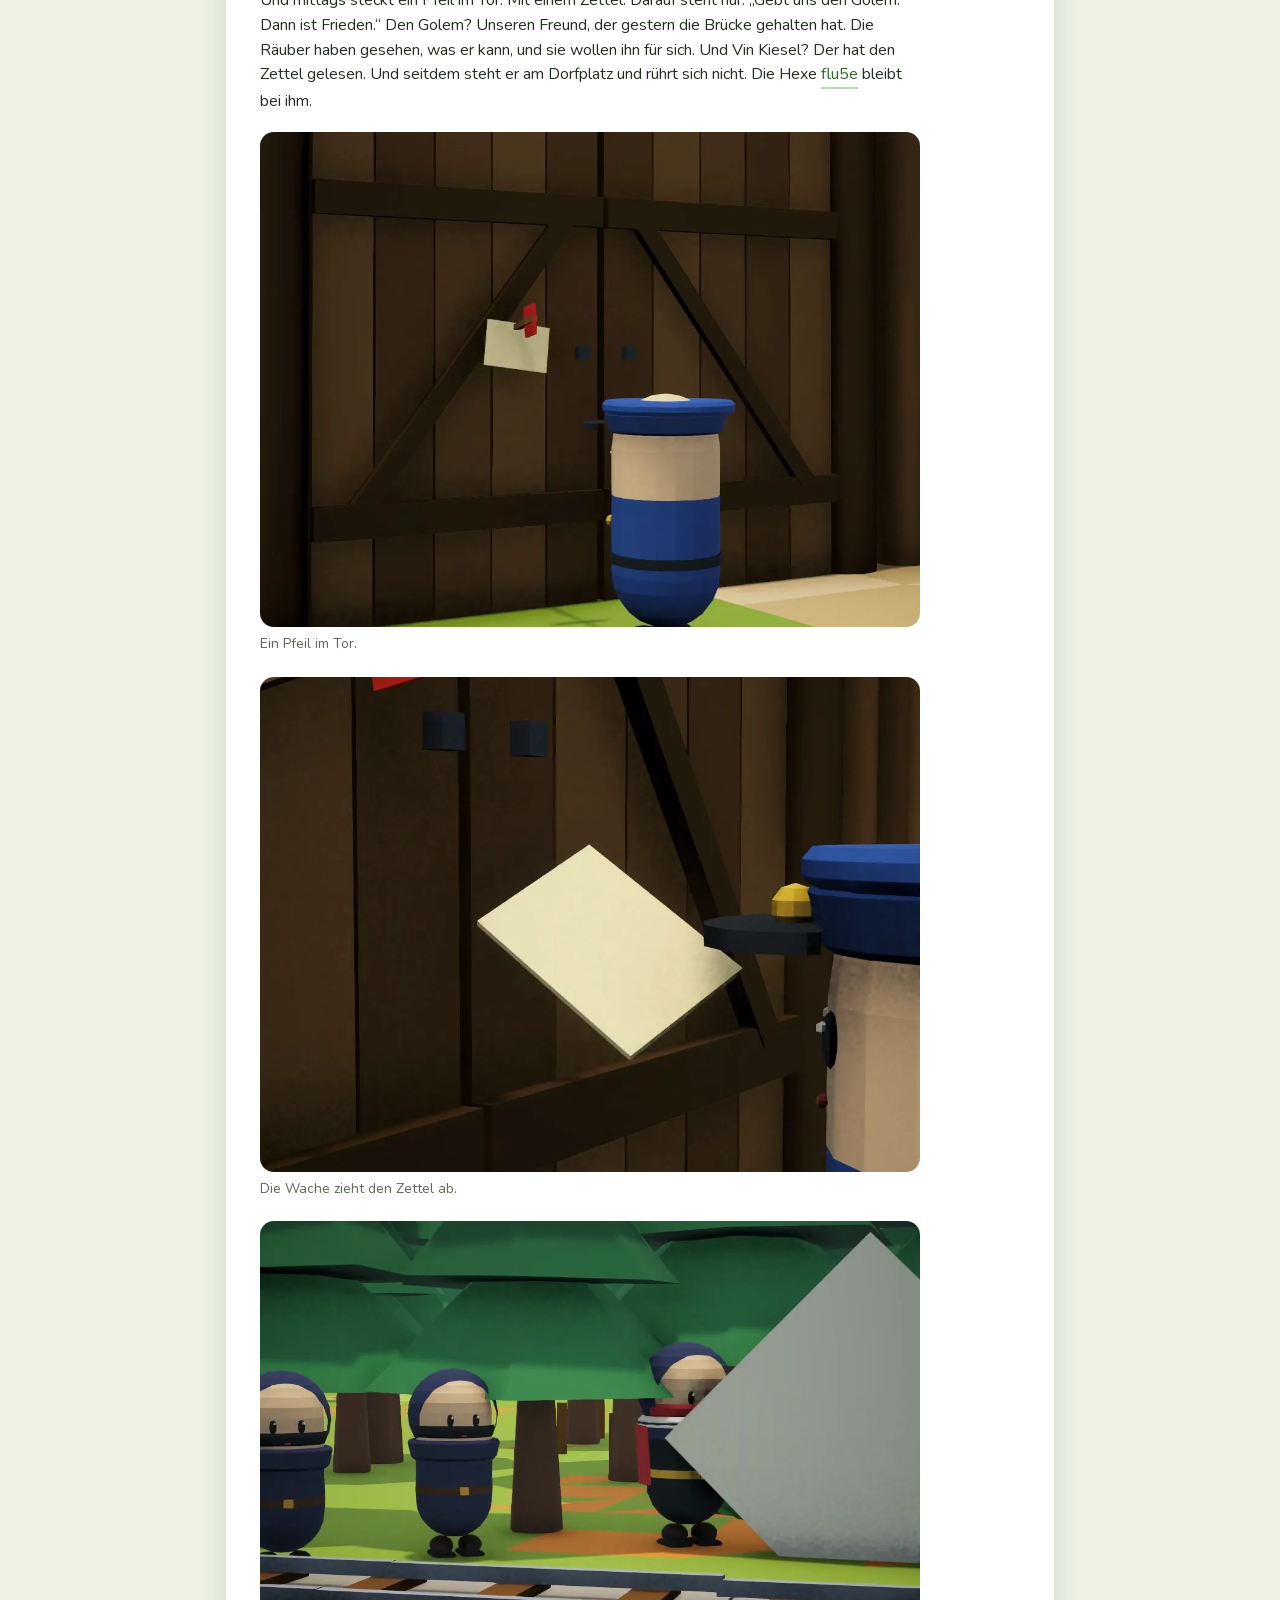
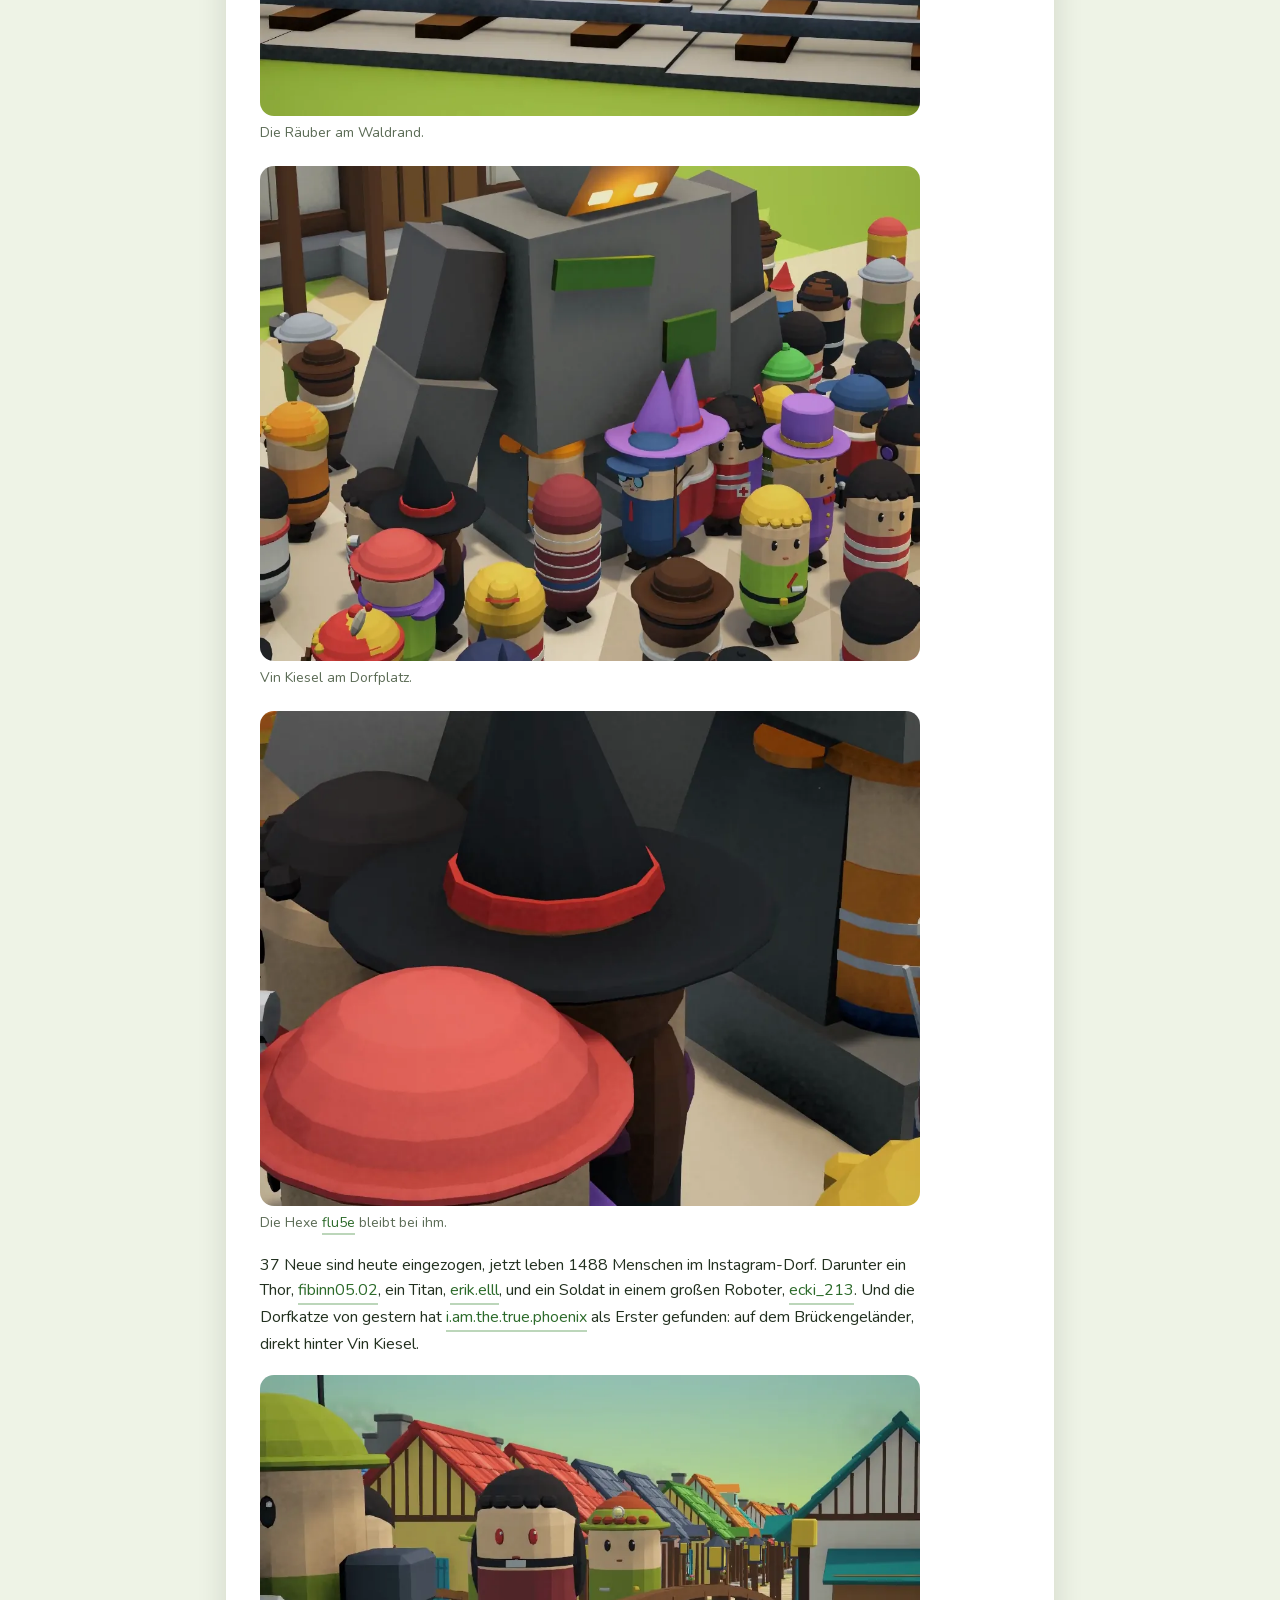
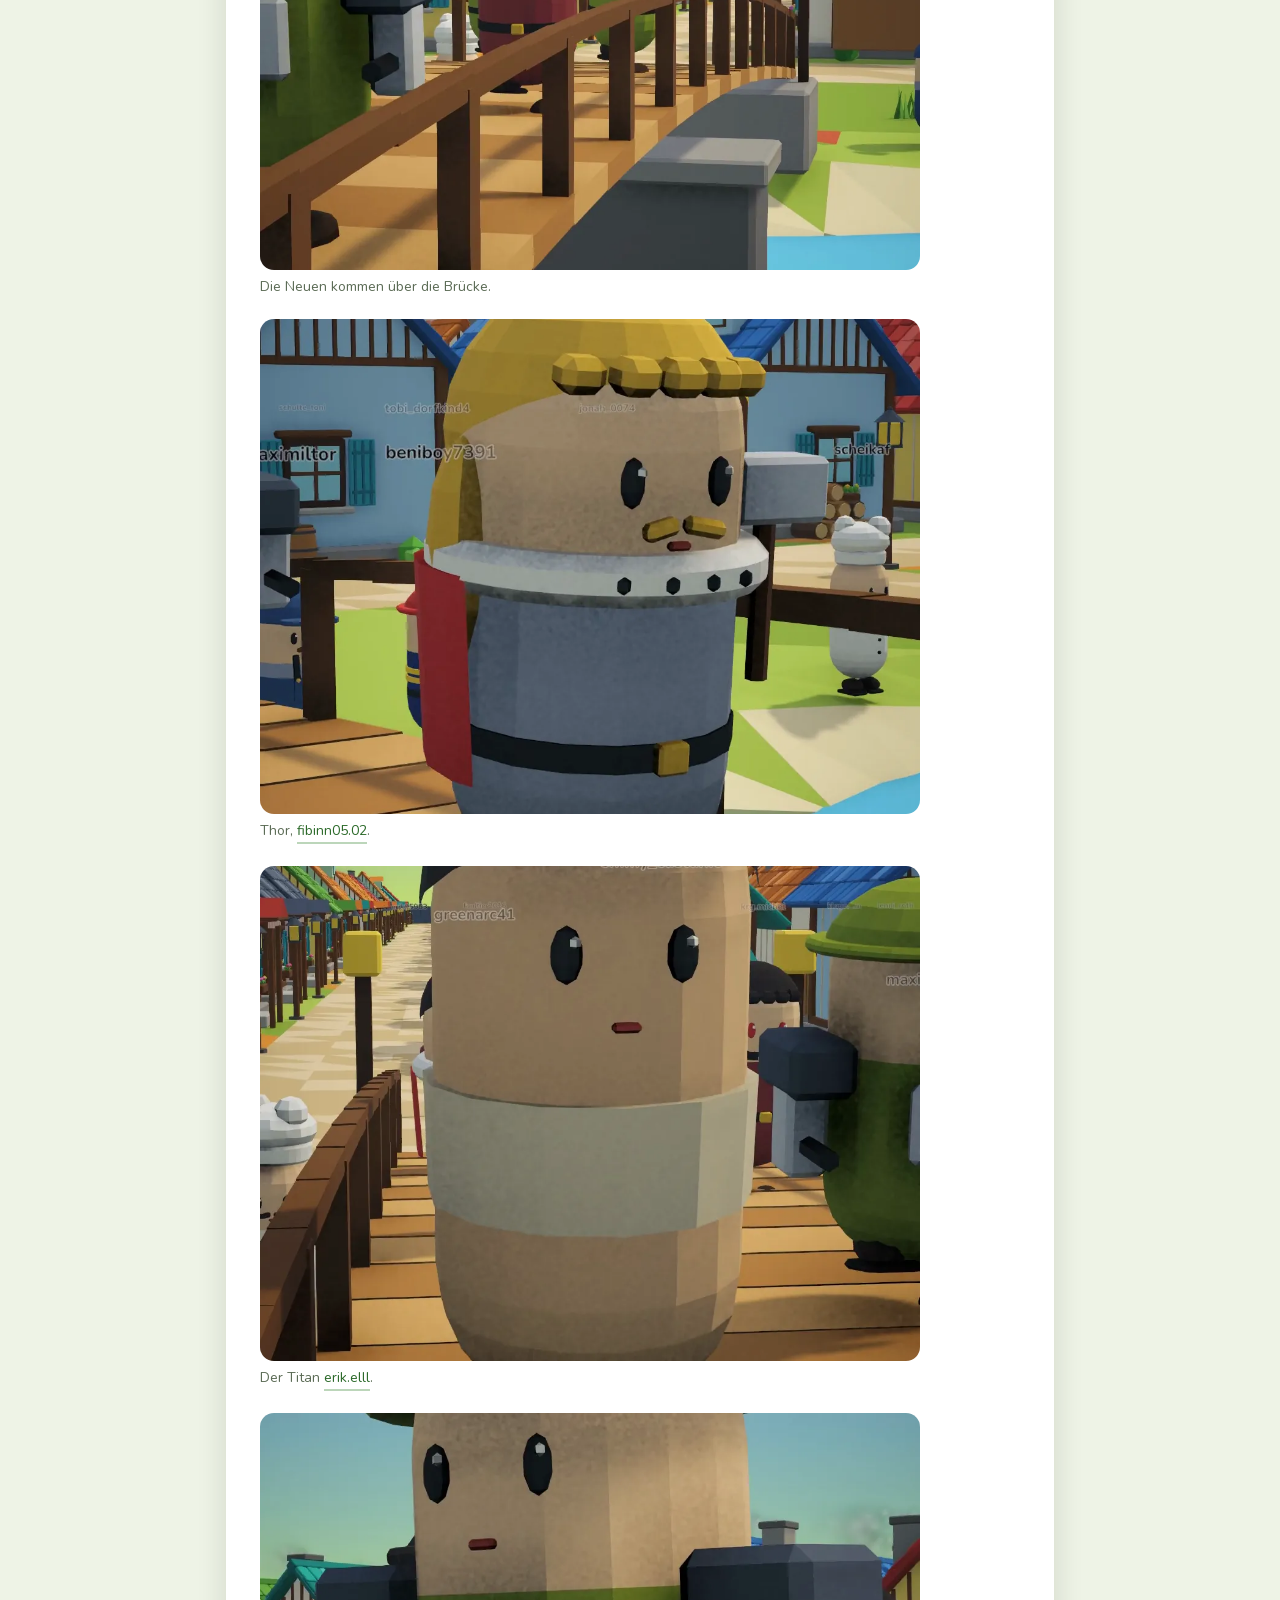
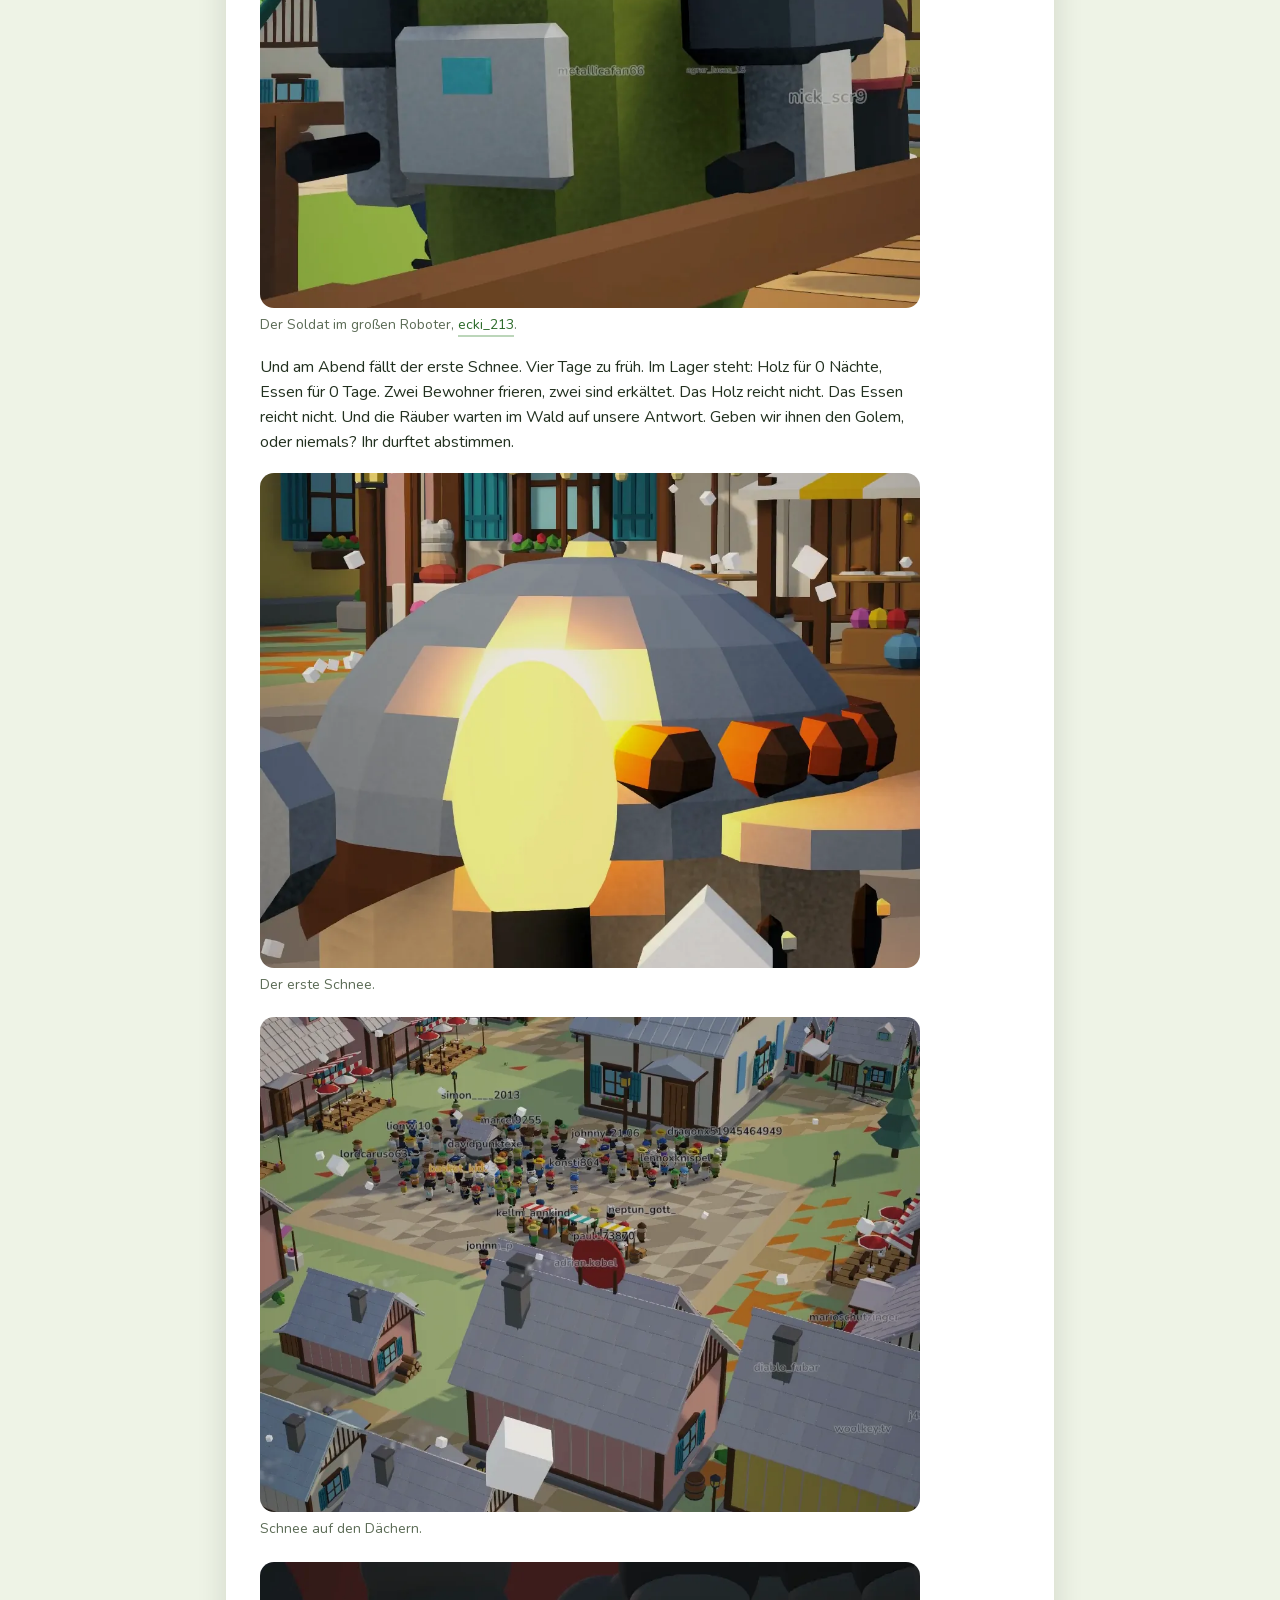
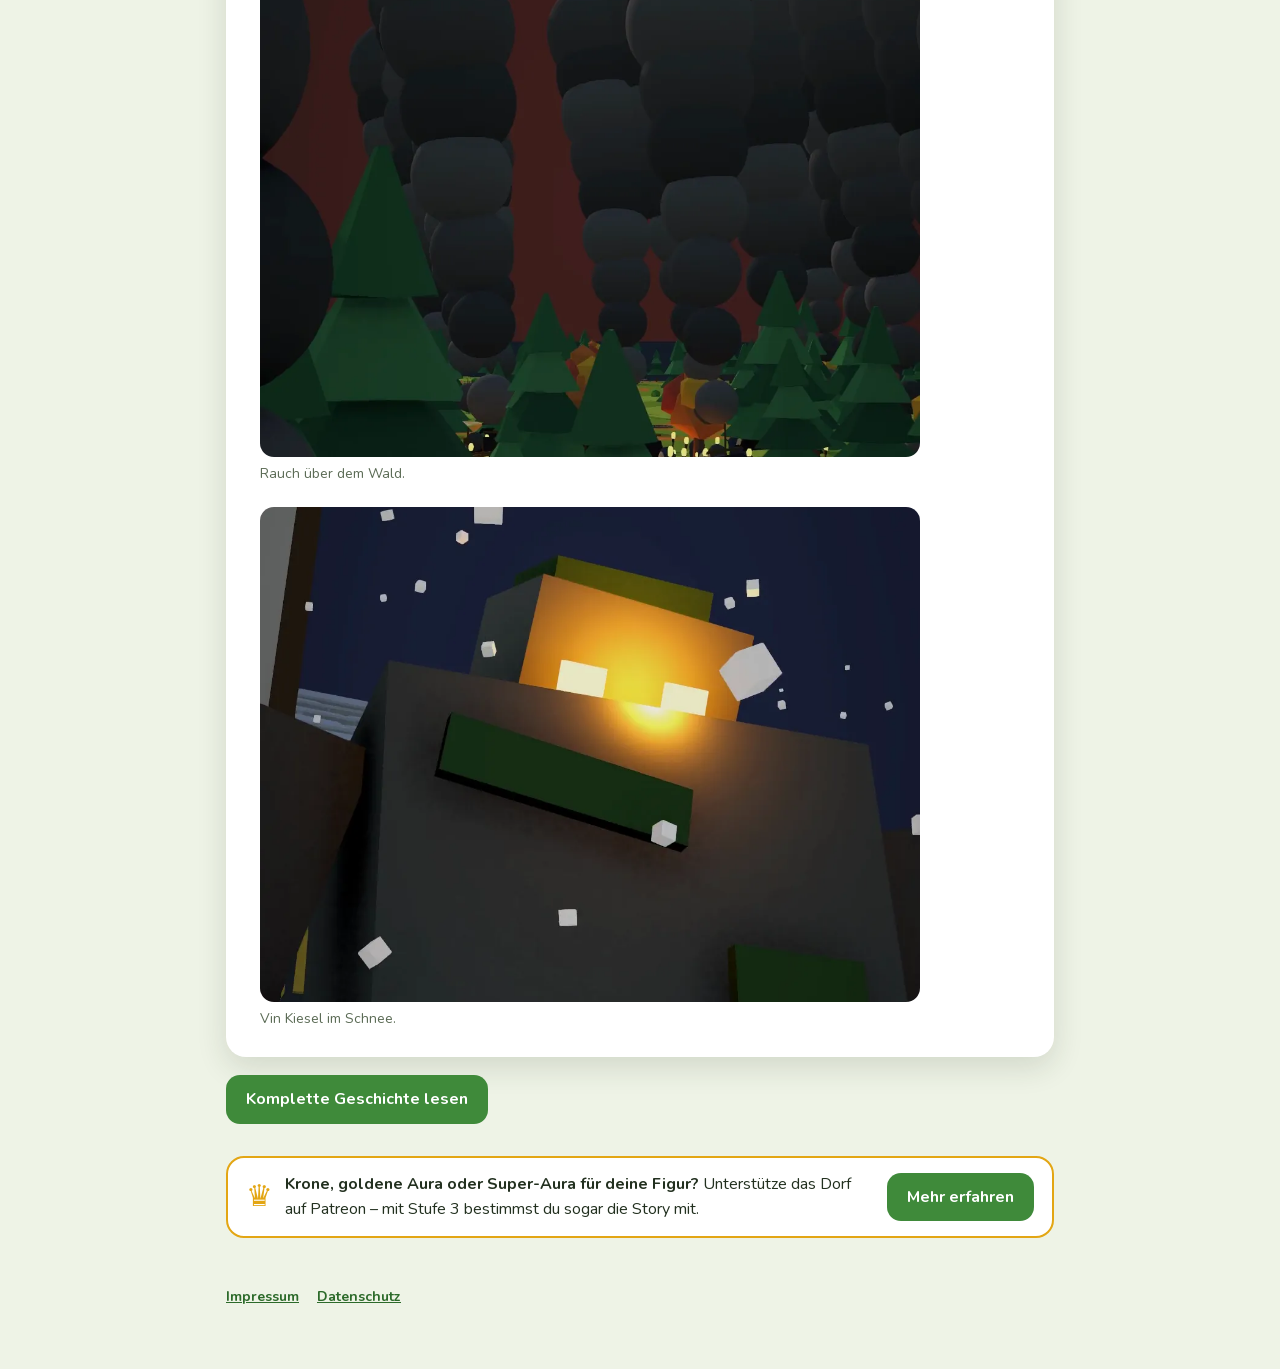
==== commit 34fb40e3: "Dorf-Webseite aktualisiert" ====
--- a/index.html
+++ b/index.html
@@ -393,7 +393,7 @@
         </ol>
         <p class="hinweis-klein">Wer kommentiert und dem Kanal folgt, ist am nächsten Tag Teil der Gruppe. Hier erscheinen nur dein Insta-Name und deine Rolle, nie der Kommentar selbst.</p>
       </section>
-      <section class="lab-block lab-schluessel" aria-labelledby="lab-schluessel-titel">
+      <section class="lab-block lab-schluessel" aria-labelledby="lab-schluessel-titel" hidden><!-- Easter eggs ended 03.11.2026 (Thomas) -->
         <p class="etikett">Versteckspiel</p>
         <h2 id="lab-schluessel-titel">🔑 Wo ist der goldene Schlüssel?</h2>
         <p>In jedem Labyrinth-Video ist irgendwo ein <strong>goldener Schlüssel</strong> versteckt, nur ein, zwei Sekunden lang. Wer ihn zuerst findet und in die Kommentare schreibt, wo er war, wird im nächsten Video genannt.</p>
